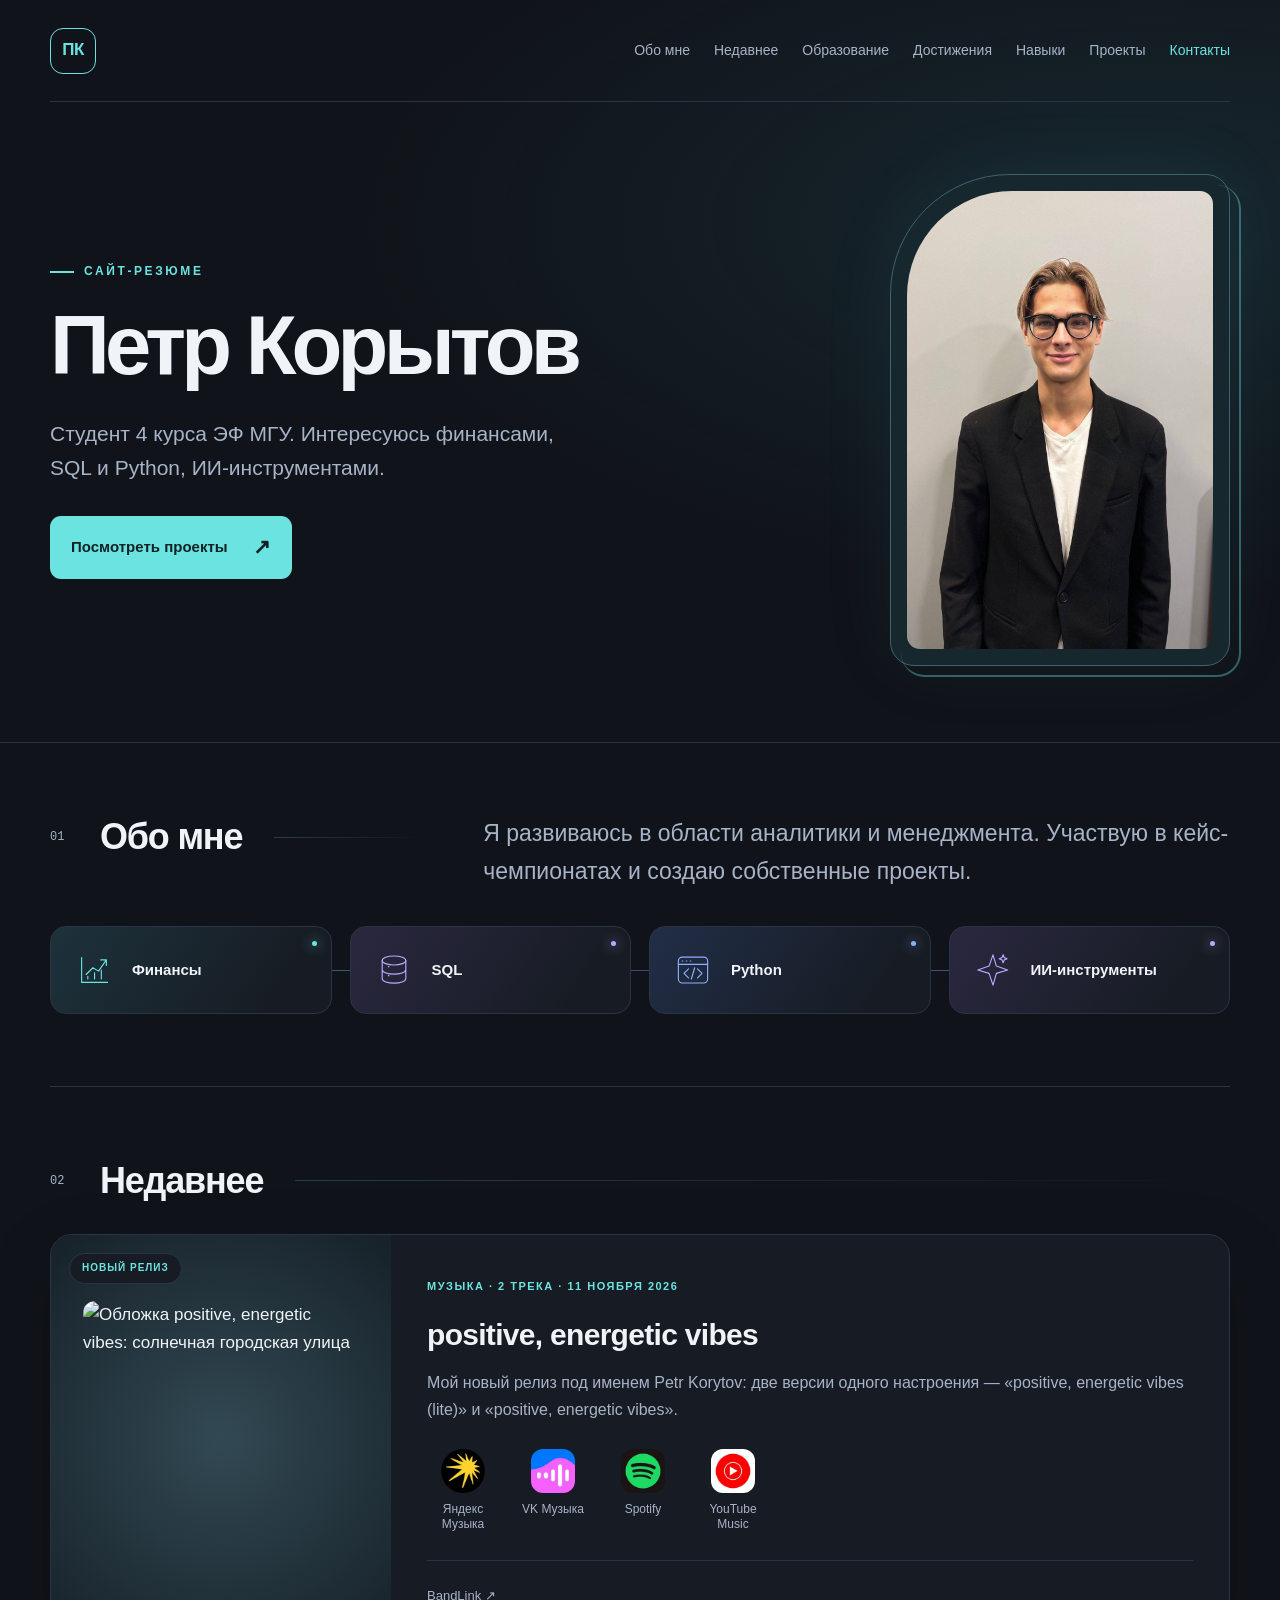
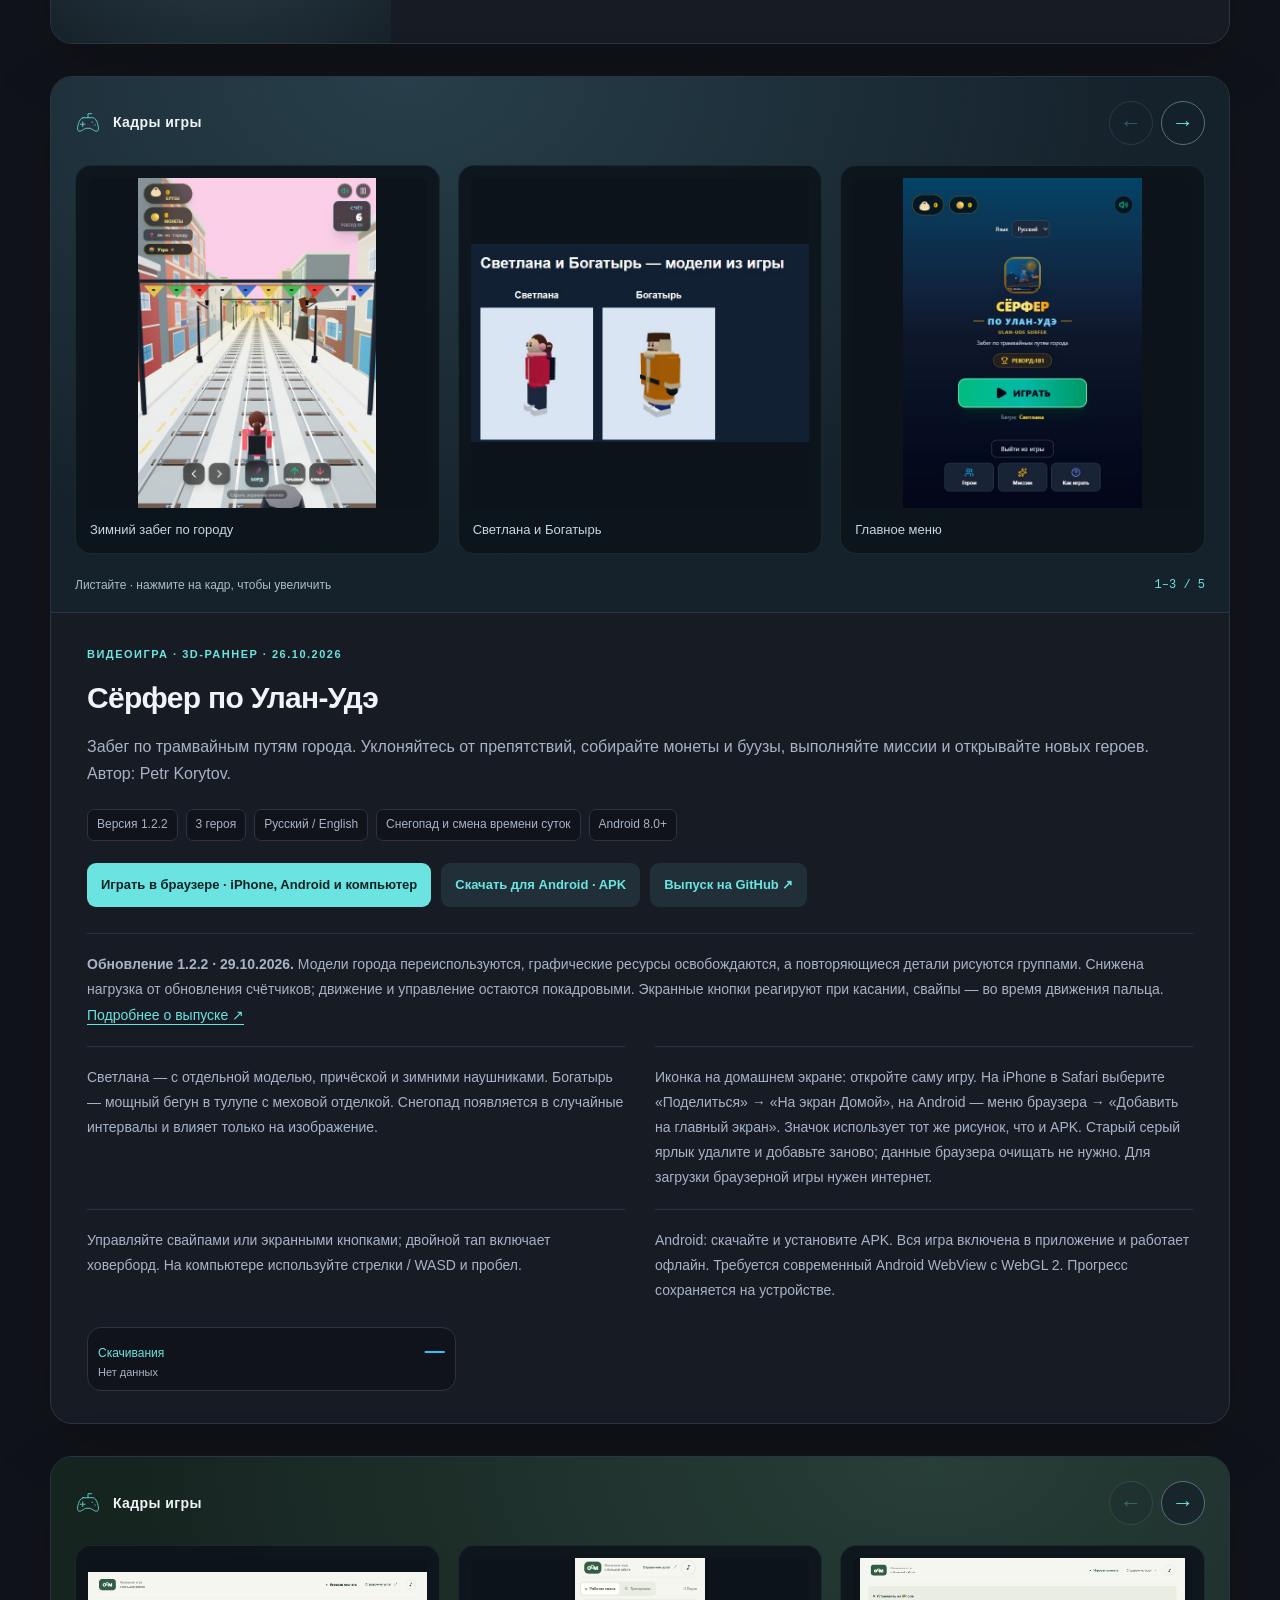
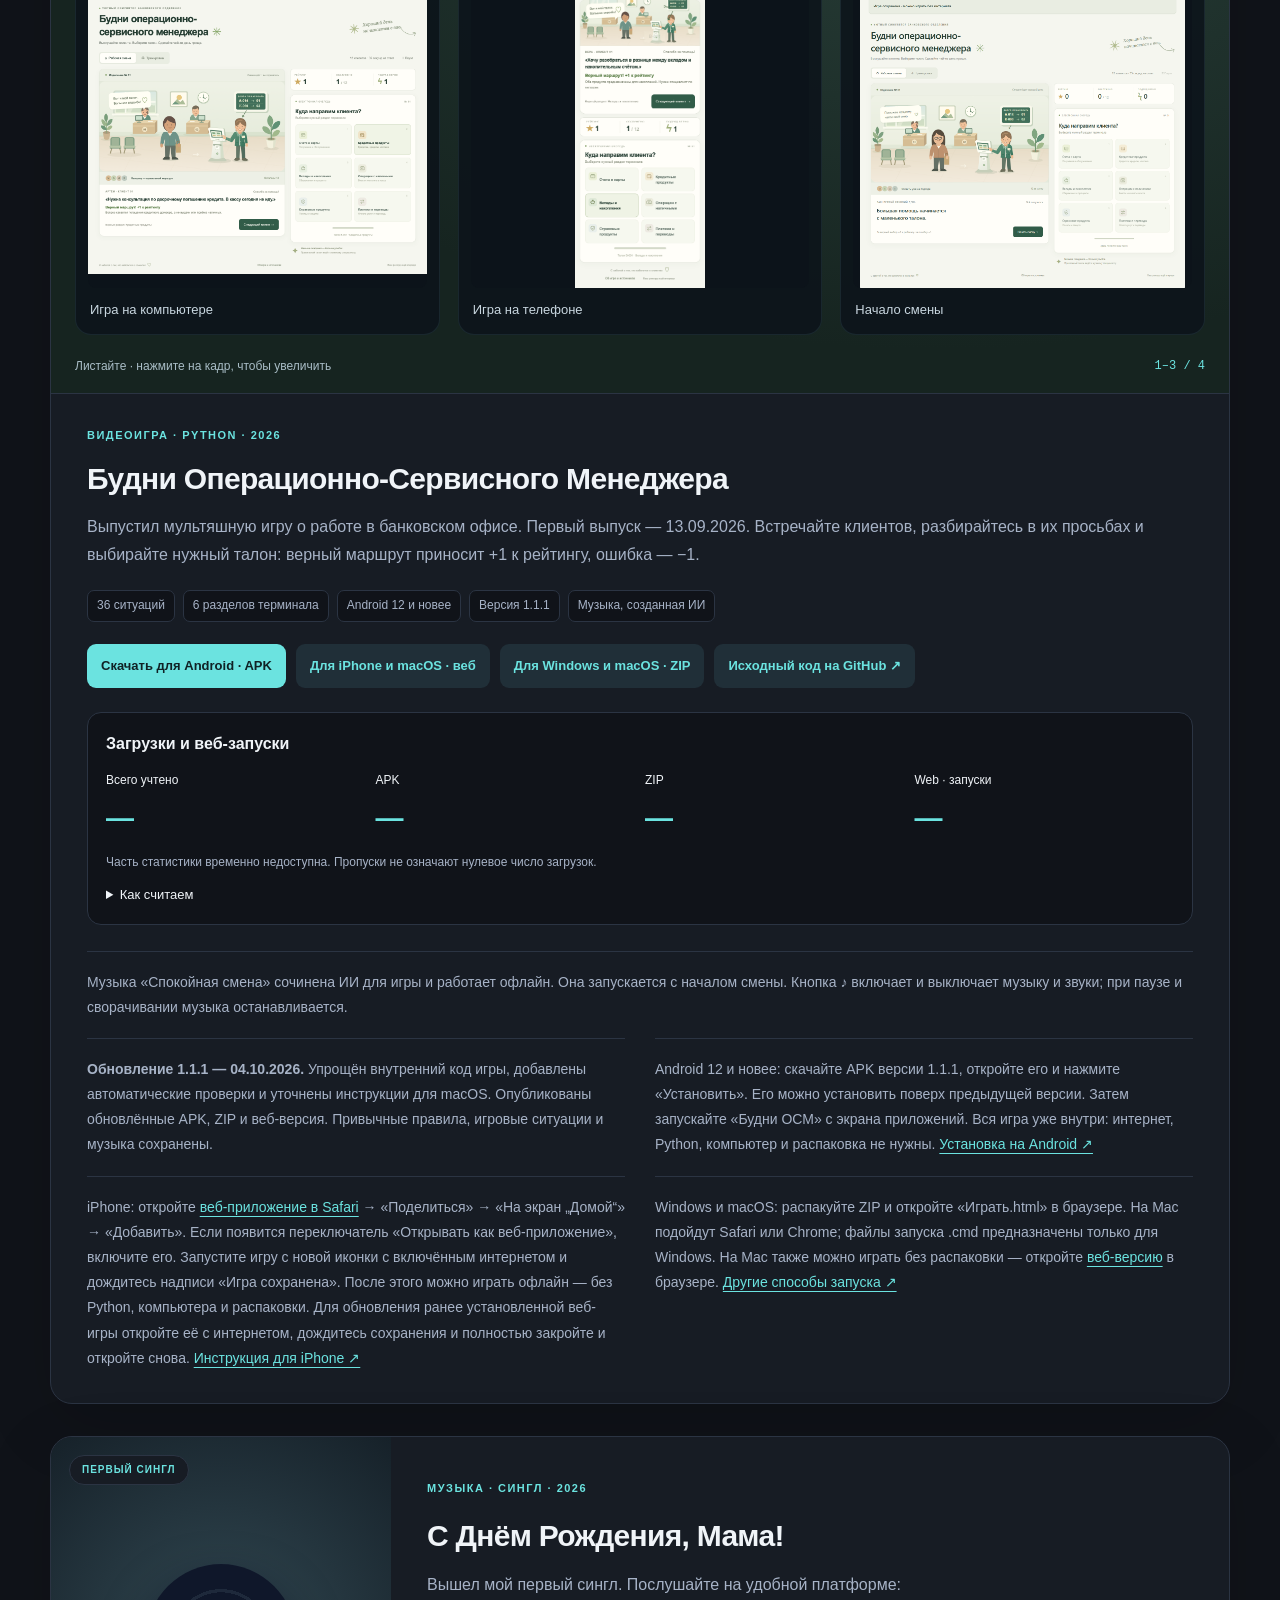
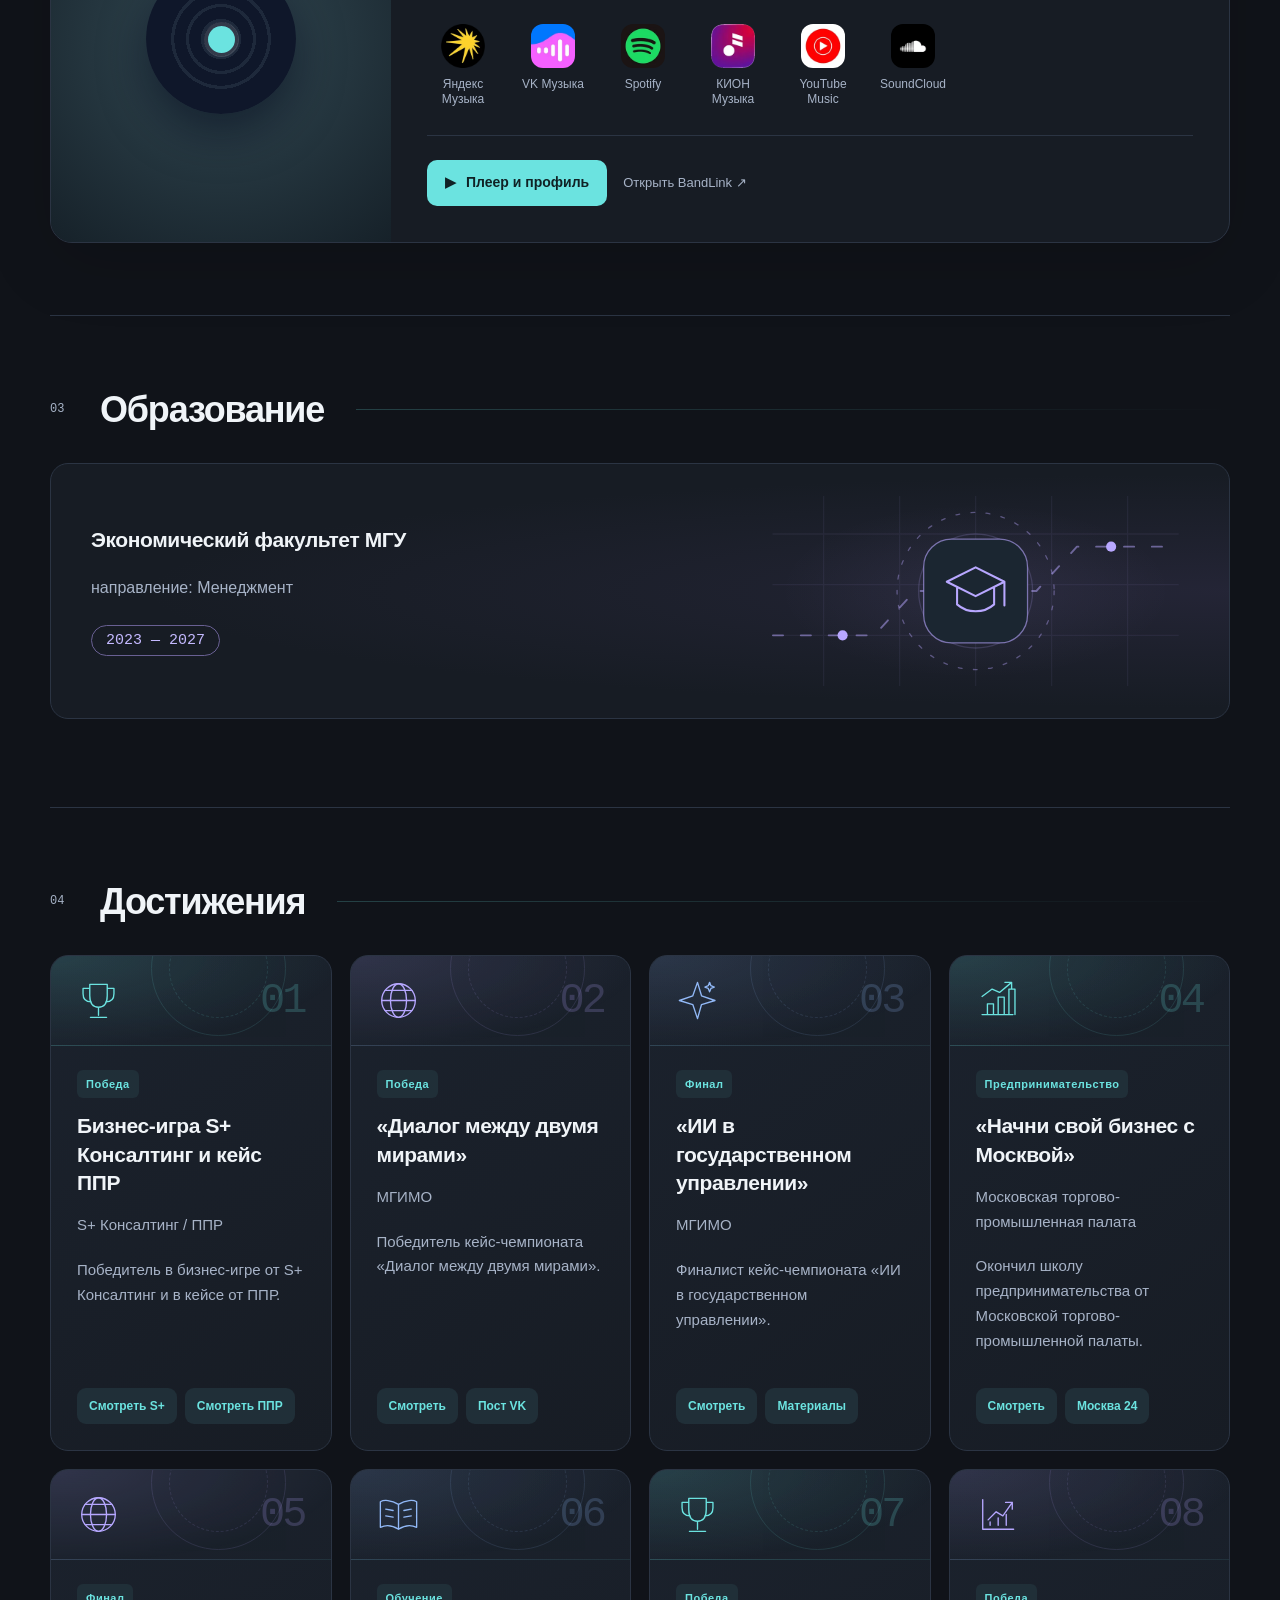
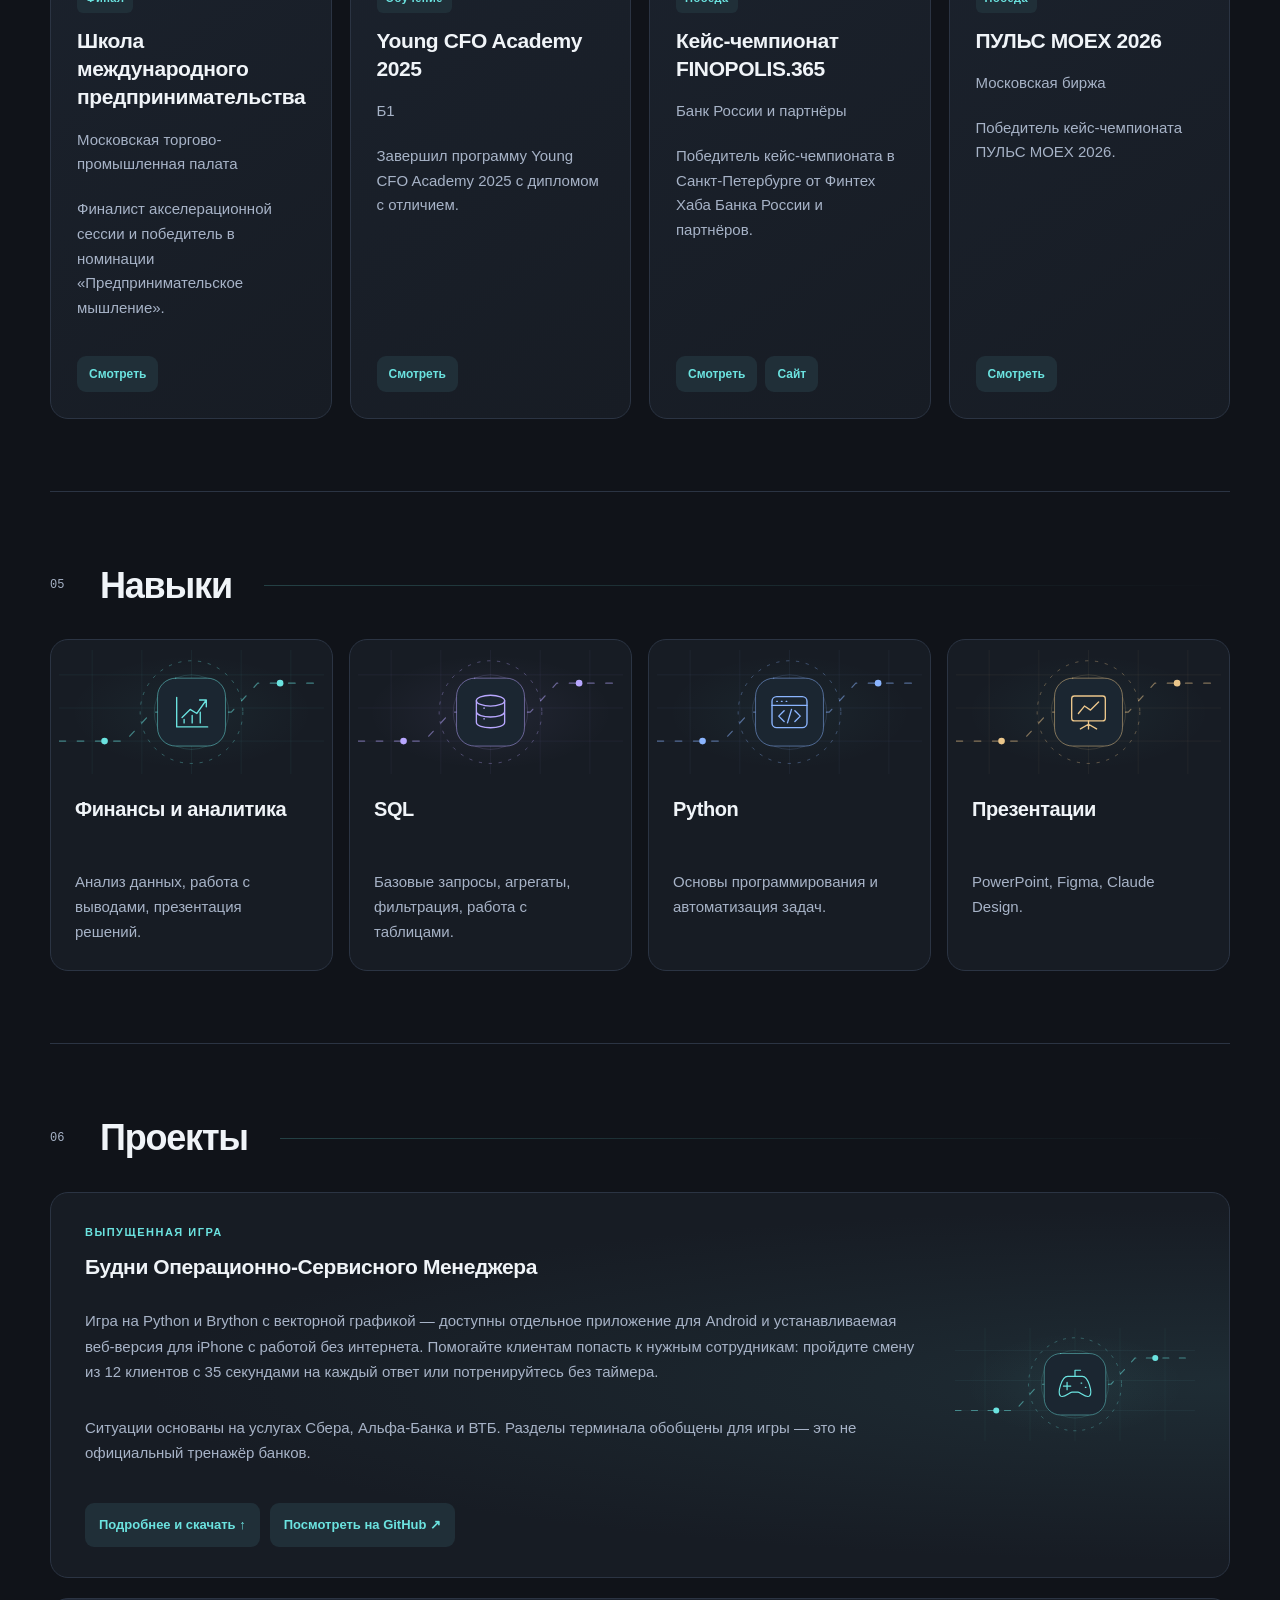
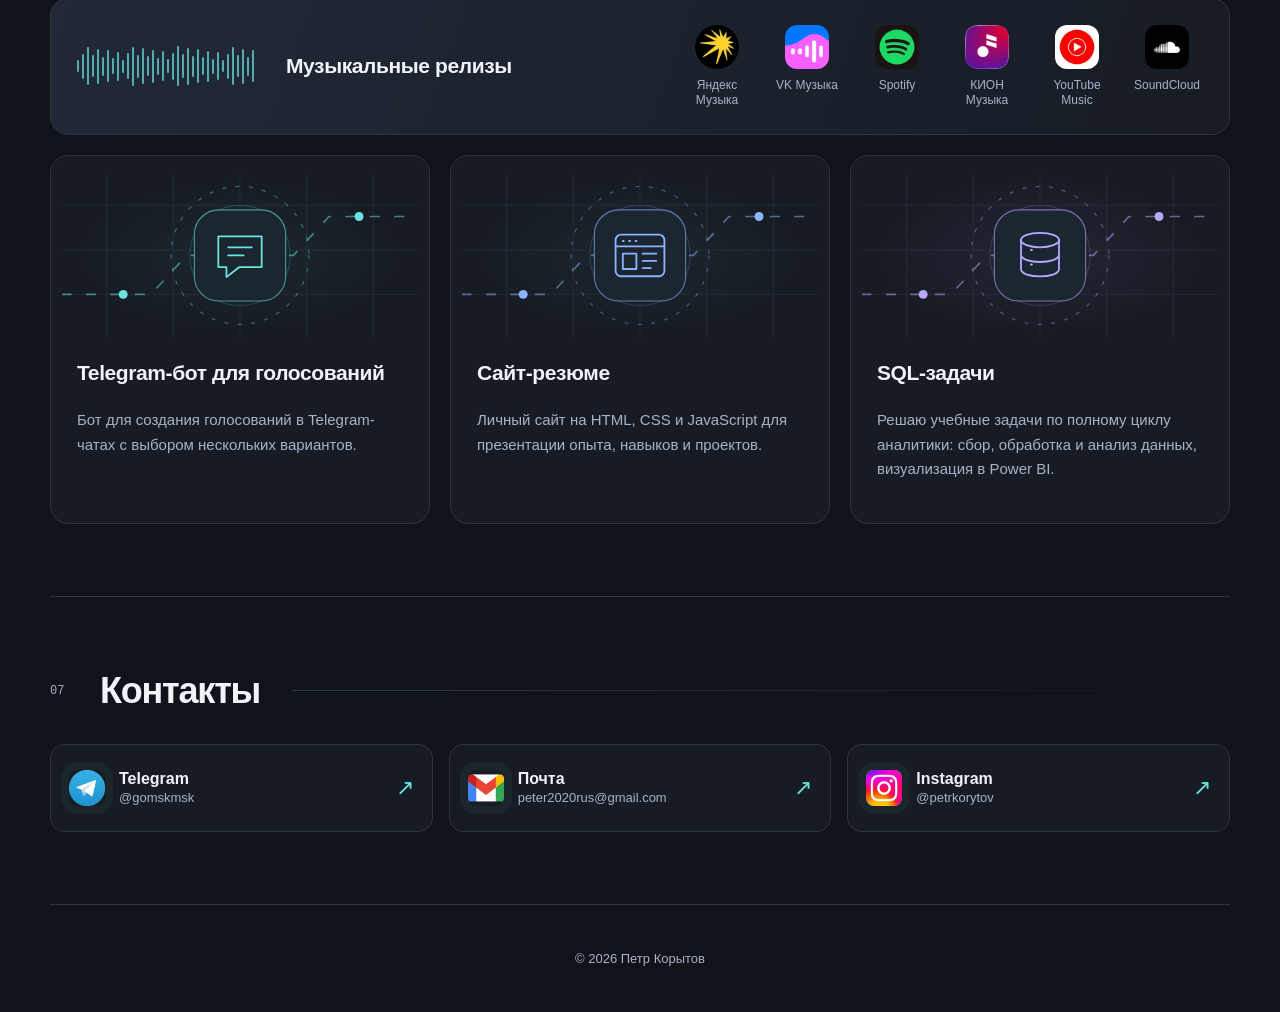
==== index.html @ 4955aeb3 "Shorten new release BandLink label" ====
<!DOCTYPE html>
<html lang="ru">
<head>
  <meta charset="UTF-8">
  <meta name="viewport" content="width=device-width, initial-scale=1.0">
  <title>Пётр Корытов — сайт-резюме</title>
  <link rel="stylesheet" href="style.css?v=7">
  <meta name="author" content="Petr Korytov">
  <meta name="theme-color" content="#101319">
  <link rel="stylesheet" href="graphite.css?v=2">
  <link rel="stylesheet" href="visual.css?v=1">
  <!-- Site icons and link preview. Author: Petr Korytov. -->
  <link rel="icon" type="image/png" sizes="98x98" href="/resume-site/assets/pk-icon.png?v=1">
  <link rel="apple-touch-icon" href="/resume-site/assets/pk-icon.png?v=1">
  <meta property="og:type" content="website">
  <meta property="og:title" content="Пётр Корытов — сайт-резюме">
  <meta property="og:url" content="https://peter20191233.github.io/resume-site/">
  <meta property="og:image" content="https://peter20191233.github.io/resume-site/assets/pk-icon.png?v=1">
  <meta property="og:image:width" content="98">
  <meta property="og:image:height" content="98">
  <meta property="og:image:alt" content="ПК — Пётр Корытов">
  <meta name="twitter:card" content="summary">
  <meta name="twitter:image" content="https://peter20191233.github.io/resume-site/assets/pk-icon.png?v=1">
</head>
<body class="design-dark">
<svg class="visual-symbols" xmlns="http://www.w3.org/2000/svg" aria-hidden="true"><symbol id="v-chart" viewBox="0 0 64 64"><path d="M10 10v44h46M18 40l12-12 10 6 14-20M44 14h10v10"/><path d="M21 48v-5m12 5V37m12 11V32"/></symbol><symbol id="v-database" viewBox="0 0 64 64"><ellipse cx="32" cy="15" rx="21" ry="8"/><path d="M11 15v32c0 11 42 11 42 0V15M11 31c0 11 42 11 42 0"/><path d="M22 26h1m-1 16h1"/></symbol><symbol id="v-code" viewBox="0 0 64 64"><rect x="6" y="9" width="52" height="46" rx="7"/><path d="M6 22h52M13 16h1m6 0h1m6 0h1M24 30l-8 8 8 8m16-16 8 8-8 8m-5-18-6 20"/></symbol><symbol id="v-slides" viewBox="0 0 64 64"><rect x="7" y="8" width="50" height="37" rx="4"/><path d="M32 45v12m-12 0 12-7 12 7M17 34l9-11 9 6 12-12"/></symbol><symbol id="v-spark" viewBox="0 0 64 64"><path d="m32 5 6 20 20 7-20 6-6 21-7-21-20-6 20-7Z"/><path d="m50 5 2 5 5 2-5 2-2 5-2-5-5-2 5-2Z"/></symbol><symbol id="v-trophy" viewBox="0 0 64 64"><path d="M19 8h26v17c0 11-5 17-13 17s-13-6-13-17ZM19 14H9v8c0 9 6 12 12 12m24-20h10v8c0 9-6 12-12 12M32 42v12m-12 3h24"/></symbol><symbol id="v-globe" viewBox="0 0 64 64"><circle cx="32" cy="32" r="25"/><ellipse cx="32" cy="32" rx="12" ry="25"/><path d="M7 32h50M12 17h40M12 47h40"/></symbol><symbol id="v-book" viewBox="0 0 64 64"><path d="M32 17C21 10 10 10 5 13v38c9-4 18-3 27 3 9-6 18-7 27-3V13c-5-3-16-3-27 4Zm0 0v37M13 24l11 2m-11 8 11 2m16-10 11-2m-11 12 11-2"/></symbol><symbol id="v-growth" viewBox="0 0 64 64"><path d="M9 53h46M17 53V37h9v16m7 0V27h9v26m7 0V15h9v38M9 26l15-11 11 5L53 5m-10 0h10v10"/></symbol><symbol id="v-game" viewBox="0 0 64 64"><path d="M20 19h24c10 0 17 27 12 32-5 5-15-6-19-6H27c-4 0-14 11-19 6-5-5 2-32 12-32Z"/><path d="M19 29v12m-6-6h12m17-5h1m6 7h1M32 19V9h9"/></symbol><symbol id="v-chat" viewBox="0 0 64 64"><path d="M8 11h48v34H31L17 56V45H8Z"/><path d="M19 23h26M19 32h17"/></symbol><symbol id="v-web" viewBox="0 0 64 64"><rect x="5" y="9" width="54" height="46" rx="6"/><path d="M5 22h54M13 16h1m6 0h1m6 0h1M13 30h15v17H13Zm22 0h15m-15 8h15m-15 8h9"/></symbol><symbol id="v-cap" viewBox="0 0 64 64"><path d="m4 23 28-14 28 14-28 14ZM14 29v16c10 9 26 9 36 0V29M60 23v23"/></symbol><symbol id="v-arrow" viewBox="0 0 64 64"><path d="M12 32h40M36 16l16 16-16 16"/></symbol></svg>

  <!-- Логотипы площадок: изображения в assets/icons/ -->

  <header class="hero">
    <nav class="nav">
      <div class="logo">ПК</div>
      <div class="nav-links">
        <a href="#about">Обо мне</a>
        <a href="#recent">Недавнее</a>
        <a href="#education">Образование</a>
        <a href="#achievements">Достижения</a>
        <a href="#skills">Навыки</a>
        <a href="#projects">Проекты</a>
        <a href="#contacts">Контакты</a>
      </div>
    </nav>

<section class="hero-content">
  <div class="hero-text">
    <p class="tag">Сайт-резюме</p>
    <h1>Петр Корытов</h1>
    <p class="subtitle">
      Студент 4 курса ЭФ МГУ. Интересуюсь финансами,
      SQL и Python, ИИ-инструментами.
    </p>
    <a class="button" href="#projects">Посмотреть проекты</a>
  </div>

  <div class="hero-photo-wrapper">
    <img class="hero-photo" src="assets/profile.jpg" alt="Петр Корытов">
  </div>
</section>
  </header>

  <main>
    <section id="about" class="section">
      <h2>Обо мне</h2>
      <p>
        Я развиваюсь в области аналитики и менеджмента.
        Участвую в кейс-чемпионатах и создаю собственные проекты.
      </p>
    <div class="interest-map" aria-label="Мои интересы"><div class="interest-node interest-0"><svg class="visual-icon" viewBox="0 0 64 64" aria-hidden="true"><use href="#v-chart"/></svg><span>Финансы</span></div><div class="interest-node interest-1"><svg class="visual-icon" viewBox="0 0 64 64" aria-hidden="true"><use href="#v-database"/></svg><span>SQL</span></div><div class="interest-node interest-2"><svg class="visual-icon" viewBox="0 0 64 64" aria-hidden="true"><use href="#v-code"/></svg><span>Python</span></div><div class="interest-node interest-3"><svg class="visual-icon" viewBox="0 0 64 64" aria-hidden="true"><use href="#v-spark"/></svg><span>ИИ-инструменты</span></div></div></section>

    <section id="recent" class="section">
      <h2>Недавнее</h2>

      <div class="recent-grid">
        <article class="music-card" id="positive-energetic-vibes" aria-labelledby="positive-energetic-vibes-title">
          <div class="music-cover">
            <span class="music-eyebrow">Новый релиз</span>
            <img src="https://avatars.yandex.net/get-music-content/20974004/10bcd344.a.44930374-1/m1000x1000" alt="Обложка positive, energetic vibes: солнечная городская улица" width="1000" height="1000" loading="lazy" style="display:block;width:100%;max-width:280px;height:auto;border-radius:12px;">
          </div>
          <div class="music-body">
            <span class="music-tag">Музыка · 2 трека · <time datetime="2026-11-11">11 ноября 2026</time></span>
            <h3 id="positive-energetic-vibes-title">positive, energetic vibes</h3>
            <p>Мой новый релиз под именем Petr Korytov: две версии одного настроения — «positive, energetic vibes (lite)» и «positive, energetic vibes».</p>
            <div class="plat-row" aria-label="Музыкальные площадки" style="flex-wrap:nowrap;overflow-x:auto;">
              <a class="plat" href="https://music.yandex.ru/album/44930374" target="_blank" rel="noopener noreferrer" aria-label="Слушать на Яндекс Музыке">
                <img class="plat-ic" src="[data-uri]" alt="" loading="lazy">
                <span class="plat-name">Яндекс Музыка</span>
              </a>
              <a class="plat" href="https://vk.ru/artist/petrkorytov" target="_blank" rel="noopener noreferrer" aria-label="Слушать во ВКонтакте">
                <img class="plat-ic" src="[data-uri]" alt="" loading="lazy">
                <span class="plat-name">VK Музыка</span>
              </a>
              <a class="plat" href="https://open.spotify.com/artist/4l05e91v6rq47SrxvEDykD" target="_blank" rel="noopener noreferrer" aria-label="Слушать на Spotify">
                <img class="plat-ic" src="[data-uri]" alt="" loading="lazy">
                <span class="plat-name">Spotify</span>
              </a>
              <a class="plat" href="https://music.youtube.com/channel/UCBH5vtH_VEYLQ7nrJgMROBw?si=Zzy7h4plZS42iXBX" target="_blank" rel="noopener noreferrer" aria-label="Слушать на YouTube Music">
                <img class="plat-ic" src="[data-uri]" alt="" loading="lazy">
                <span class="plat-name">YouTube Music</span>
              </a>
            </div>
            <div class="music-embed-actions">
              <a class="music-profile-link" href="https://band.link/petrkorytov" target="_blank" rel="noopener noreferrer">BandLink ↗</a>
            </div>
          </div>
        </article>

        <!-- Author: Petr Korytov -->
        <article class="game-card" id="ulan-ude-surfer-release" aria-labelledby="ulan-ude-surfer-title">
          <div class="game-cover game-gallery" data-gallery aria-label="Скриншоты: Сёрфер по Улан-Удэ">
      <div class="gallery-heading"><span><svg class="visual-icon" viewBox="0 0 64 64" aria-hidden="true"><use href="#v-game"/></svg> Кадры игры</span><div class="gallery-controls"><button type="button" data-gallery-prev aria-label="Предыдущие кадры: Сёрфер по Улан-Удэ" aria-controls="ulan-ude-surfer-release-gallery">←</button><button type="button" data-gallery-next aria-label="Следующие кадры: Сёрфер по Улан-Удэ" aria-controls="ulan-ude-surfer-release-gallery">→</button></div></div>
      <div class="gallery-track" id="ulan-ude-surfer-release-gallery" tabindex="0" role="region" aria-label="Галерея: Сёрфер по Улан-Удэ. Листайте стрелками клавиатуры.">
            <figure class="game-shot game-shot-mobile">
              <a href="assets/ulan-ude-gameplay.png" target="_blank" rel="noopener noreferrer"><img src="assets/ulan-ude-gameplay.png" alt="Светлана бежит по заснеженным трамвайным путям Улан-Удэ" width="520" height="720" loading="lazy"></a>
              <figcaption>Зимний забег по городу</figcaption>
            </figure>
            <figure class="game-shot">
              <a href="assets/ulan-ude-characters.png" target="_blank" rel="noopener noreferrer"><img src="assets/ulan-ude-characters.png" alt="Модели Светланы в зимней куртке и Богатыря в меховом тулупе" width="720" height="420" loading="lazy"></a>
              <figcaption>Светлана и Богатырь</figcaption>
            </figure>
          <figure class="game-shot"><a href="assets/ulan-ude-menu.png" target="_blank" rel="noopener noreferrer" aria-label="Открыть: Главное меню"><img src="assets/ulan-ude-menu.png" alt="Главное меню Сёрфера по Улан-Удэ" width="520" height="720" loading="lazy"></a><figcaption>Главное меню</figcaption></figure><figure class="game-shot"><a href="assets/gallery/surfer-missions.png" target="_blank" rel="noopener noreferrer" aria-label="Открыть: Миссии и награды"><img src="assets/gallery/surfer-missions.png" alt="Экран миссий в Сёрфере по Улан-Удэ" width="520" height="820" loading="lazy"></a><figcaption>Миссии и награды</figcaption></figure><figure class="game-shot"><a href="assets/gallery/surfer-heroes.png" target="_blank" rel="noopener noreferrer" aria-label="Открыть: Выбор героя"><img src="assets/gallery/surfer-heroes.png" alt="Экран выбора героев в Сёрфере по Улан-Удэ" width="520" height="820" loading="lazy"></a><figcaption>Выбор героя</figcaption></figure></div>
      <div class="gallery-footer"><span>Листайте · нажмите на кадр, чтобы увеличить</span><output data-gallery-count aria-live="polite"></output></div>
    </div>
          <div class="game-body">
            <span class="game-tag">Видеоигра · 3D-раннер · <time datetime="2026-10-26">26.10.2026</time></span>
            <h3 id="ulan-ude-surfer-title">Сёрфер по Улан-Удэ</h3>
            <p>Забег по трамвайным путям города. Уклоняйтесь от препятствий, собирайте монеты и буузы, выполняйте миссии и открывайте новых героев. Автор: Petr Korytov.</p>
            <ul class="game-facts" aria-label="Об игре"><li>Версия 1.2.2</li><li>3 героя</li><li>Русский / English</li><li>Снегопад и смена времени суток</li><li>Android 8.0+</li></ul>
            <div class="game-actions">
              <a class="game-action-primary" href="games/ulan-ude-surfer/" target="_blank" rel="noopener">Играть в браузере · iPhone, Android и компьютер</a>
              <a href="https://github.com/peter20191233/ulan-ude-surfer/releases/download/v1.2.2/ulan-ude-surfer-1.2.2.apk">Скачать для Android · APK</a>
              <a href="https://github.com/peter20191233/ulan-ude-surfer/releases/latest" target="_blank" rel="noopener noreferrer">Выпуск на GitHub ↗</a>
            </div><div class="game-notes">
            <p class="game-platforms"><strong>Обновление 1.2.2 · <time datetime="2026-10-29">29.10.2026</time>.</strong> Модели города переиспользуются, графические ресурсы освобождаются, а повторяющиеся детали рисуются группами. Снижена нагрузка от обновления счётчиков; движение и управление остаются покадровыми. Экранные кнопки реагируют при касании, свайпы — во время движения пальца. <a href="https://github.com/peter20191233/ulan-ude-surfer/releases/tag/v1.2.2" target="_blank" rel="noopener noreferrer">Подробнее о выпуске ↗</a></p>
            <p class="game-platforms">Светлана — с отдельной моделью, причёской и зимними наушниками. Богатырь — мощный бегун в тулупе с меховой отделкой. Снегопад появляется в случайные интервалы и влияет только на изображение.</p>
            <p class="game-platforms">Иконка на домашнем экране: откройте саму игру. На iPhone в Safari выберите «Поделиться» → «На экран Домой», на Android — меню браузера → «Добавить на главный экран». Значок использует тот же рисунок, что и APK. Старый серый ярлык удалите и добавьте заново; данные браузера очищать не нужно. Для загрузки браузерной игры нужен интернет.</p>
            <p class="game-platforms">Управляйте свайпами или экранными кнопками; двойной тап включает ховерборд. На компьютере используйте стрелки / WASD и пробел.</p>
            <p class="game-platforms">Android: скачайте и установите APK. Вся игра включена в приложение и работает офлайн. Требуется современный Android WebView с WebGL 2. Прогресс сохраняется на устройстве.</p></div>
            <aside class="game-downloads-compact" id="surfer-stats" aria-label="Скачивания Сёрфера по Улан-Удэ" aria-busy="true">
              <a href="https://github.com/peter20191233/ulan-ude-surfer/releases" target="_blank" rel="noopener noreferrer" title="Скачивания APK всех опубликованных версий на GitHub. Не число установок; веб-запуски не учитываются.">
                <span>Скачивания</span><strong id="surfer-download-count">—</strong>
              </a>
              <small id="surfer-stats-status" role="status">Загрузка…</small>
              <noscript><small>Включите JavaScript</small></noscript>
            </aside>
          </div>
        </article>

        <article class="game-card" id="osm-game-release" aria-labelledby="osm-game-title">
          <div class="game-cover game-gallery" data-gallery aria-label="Скриншоты: Будни ОСМ">
      <div class="gallery-heading"><span><svg class="visual-icon" viewBox="0 0 64 64" aria-hidden="true"><use href="#v-game"/></svg> Кадры игры</span><div class="gallery-controls"><button type="button" data-gallery-prev aria-label="Предыдущие кадры: Будни ОСМ" aria-controls="osm-game-release-gallery">←</button><button type="button" data-gallery-next aria-label="Следующие кадры: Будни ОСМ" aria-controls="osm-game-release-gallery">→</button></div></div>
      <div class="gallery-track" id="osm-game-release-gallery" tabindex="0" role="region" aria-label="Галерея: Будни ОСМ. Листайте стрелками клавиатуры.">
            <figure class="game-shot">
              <a href="assets/osm-game-desktop.png" target="_blank" rel="noopener noreferrer" aria-label="Открыть скриншот игры на компьютере в полном размере">
                <img src="assets/osm-game-desktop.png" alt="Игра на компьютере: клиент просит консультацию по кредиту, выбран верный талон и начислен один балл." width="1280" height="1142" loading="lazy">
              </a>
              <figcaption>Игра на компьютере</figcaption>
            </figure>
            <figure class="game-shot game-shot-mobile">
              <a href="assets/osm-game-mobile.png" target="_blank" rel="noopener noreferrer" aria-label="Открыть скриншот игры на телефоне в полном размере">
                <img src="assets/osm-game-mobile.png" alt="Игра на телефоне: ответ на вопрос о вкладах, рейтинг и шесть разделов терминала для выбора талона." width="390" height="991" loading="lazy">
              </a>
              <figcaption>Игра на телефоне</figcaption>
            </figure>
          <figure class="game-shot"><a href="assets/gallery/osm-start.png" target="_blank" rel="noopener noreferrer" aria-label="Открыть: Начало смены"><img src="assets/gallery/osm-start.png" alt="Начальный экран Будней ОСМ с банковским отделением и терминалом" width="1280" height="1300" loading="lazy"></a><figcaption>Начало смены</figcaption></figure><figure class="game-shot"><a href="assets/gallery/osm-guide.png" target="_blank" rel="noopener noreferrer" aria-label="Открыть: Справочник услуг"><img src="assets/gallery/osm-guide.png" alt="Справочник шести разделов терминала в Буднях ОСМ" width="1280" height="1300" loading="lazy"></a><figcaption>Справочник услуг</figcaption></figure></div>
      <div class="gallery-footer"><span>Листайте · нажмите на кадр, чтобы увеличить</span><output data-gallery-count aria-live="polite"></output></div>
    </div>
          <div class="game-body">
            <span class="game-tag">Видеоигра · Python · 2026</span>
            <h3 id="osm-game-title">Будни Операционно-Сервисного Менеджера</h3>
            <p>Выпустил мультяшную игру о работе в банковском офисе. Первый выпуск — <time datetime="2026-09-13">13.09.2026</time>. Встречайте клиентов, разбирайтесь в их просьбах и выбирайте нужный талон: верный маршрут приносит +1 к рейтингу, ошибка — −1.</p>
            <ul class="game-facts" aria-label="Об игре">
              <li>36 ситуаций</li>
              <li>6 разделов терминала</li>
              <li>Android 12 и новее</li>
              <li>Версия 1.1.1</li>
              <li>Музыка, созданная ИИ</li>
            </ul>
            <div class="game-actions">
              <a class="game-action-primary" href="https://github.com/peter20191233/osm-manager-game/releases/download/android-v1.1.1/osm-manager-game-android.apk" aria-label="Скачать приложение «Будни Операционно-Сервисного Менеджера» версии 1.1.1 для Android в формате APK">Скачать для Android · APK</a>
              <a href="games/osm/" aria-label="Открыть веб-игру для iPhone и macOS">Для iPhone и macOS · веб</a>
              <a href="https://github.com/peter20191233/osm-manager-game/releases/download/android-v1.1.1/osm-game.zip" aria-label="Скачать HTML-игру для Windows и macOS и исходники в ZIP">Для Windows и macOS · ZIP</a>
              <a href="https://github.com/peter20191233/osm-manager-game" target="_blank" rel="noopener noreferrer">Исходный код на GitHub ↗</a>
            </div>
            <section class="game-stats" id="game-stats" aria-labelledby="game-stats-title" aria-busy="true">
              <h4 id="game-stats-title">Загрузки и веб-запуски</h4>
              <dl class="game-stats-grid">
                <div><dt>Всего учтено</dt><dd id="game-count-total">—</dd></div>
                <div><dt>APK</dt><dd id="game-count-apk">—</dd></div>
                <div><dt>ZIP</dt><dd id="game-count-zip">—</dd></div>
                <div><dt>Web · запуски</dt><dd id="game-count-web">—</dd></div>
              </dl>
              <p id="game-stats-status" role="status">Загружаем статистику…</p>
              <details>
                <summary>Как считаем</summary>
                <p>APK и ZIP — скачивания файлов всех опубликованных версий через GitHub Releases. Web — онлайн-запуски игры с <span id="game-web-since">момента подключения счётчика</span>; повторные запуски в одной сессии могут объединяться. Сумма не означает число уникальных игроков или установленных копий.</p>
                <p>Старые скачивания напрямую с сайта и прежние запуски Web не учитывались. Офлайн-запуски и блокировщики аналитики могут уменьшать показания. Это вся доступная учтённая история, а не полное число загрузок с первого выпуска.</p>
              </details>
              <noscript>Для загрузки статистики включите JavaScript.</noscript>
            </section><div class="game-notes">
            <p class="game-platforms">Музыка «Спокойная смена» сочинена ИИ для игры и работает офлайн. Она запускается с началом смены. Кнопка ♪ включает и выключает музыку и звуки; при паузе и сворачивании музыка останавливается.</p>
            <p class="game-platforms"><strong>Обновление 1.1.1 — <time datetime="2026-10-04">04.10.2026</time>.</strong> Упрощён внутренний код игры, добавлены автоматические проверки и уточнены инструкции для macOS. Опубликованы обновлённые APK, ZIP и веб-версия. Привычные правила, игровые ситуации и музыка сохранены.</p>
            <p class="game-platforms">Android 12 и новее: скачайте APK версии 1.1.1, откройте его и нажмите «Установить». Его можно установить поверх предыдущей версии. Затем запускайте «Будни ОСМ» с экрана приложений. Вся игра уже внутри: интернет, Python, компьютер и распаковка не нужны. <a href="https://github.com/peter20191233/osm-manager-game/blob/main/ANDROID.md" target="_blank" rel="noopener noreferrer">Установка на Android ↗</a></p>
            <p class="game-platforms">iPhone: откройте <a href="games/osm/">веб-приложение в Safari</a> → «Поделиться» → «На экран „Домой“» → «Добавить». Если появится переключатель «Открывать как веб-приложение», включите его. Запустите игру с новой иконки с включённым интернетом и дождитесь надписи «Игра сохранена». После этого можно играть офлайн — без Python, компьютера и распаковки. Для обновления ранее установленной веб-игры откройте её с интернетом, дождитесь сохранения и полностью закройте и откройте снова. <a href="https://github.com/peter20191233/osm-manager-game/blob/main/IOS.md">Инструкция для iPhone ↗</a></p>
            <p class="game-platforms">Windows и macOS: распакуйте ZIP и откройте «Играть.html» в браузере. На Mac подойдут Safari или Chrome; файлы запуска .cmd предназначены только для Windows. На Mac также можно играть без распаковки — откройте <a href="games/osm/">веб-версию</a> в браузере. <a href="https://github.com/peter20191233/osm-manager-game#readme" target="_blank" rel="noopener noreferrer">Другие способы запуска ↗</a></p></div>
          </div>
        </article>



        <article class="music-card" id="music-release">
          <div class="music-cover">
            <span class="music-eyebrow">Первый сингл</span>
            <div class="vinyl"></div>
          </div>
          <div class="music-body">
            <span class="music-tag">Музыка · Сингл · 2026</span>
            <h3>С Днём Рождения, Мама!</h3>
            <p>Вышел мой первый сингл. Послушайте на удобной платформе:</p>

            <div class="plat-row">
              <a class="plat" href="https://music.yandex.ru/artist/26191858" target="_blank" rel="noopener noreferrer" aria-label="Слушать на Яндекс Музыке">
                <img class="plat-ic" src="[data-uri]" alt="" loading="lazy">
                <span class="plat-name">Яндекс Музыка</span>
              </a>
              <a class="plat" href="https://vk.ru/artist/petrkorytov" target="_blank" rel="noopener noreferrer" aria-label="Слушать во ВКонтакте">
                <img class="plat-ic" src="[data-uri]" alt="" loading="lazy">
                <span class="plat-name">VK Музыка</span>
              </a>
              <a class="plat" href="https://open.spotify.com/track/1e0F2irwD8agYmI2ni6tmu?si=y5mnLiNpQj6F6_ctRUQKMQ" target="_blank" rel="noopener noreferrer" aria-label="Слушать на Spotify">
                <img class="plat-ic" src="[data-uri]" alt="" loading="lazy">
                <span class="plat-name">Spotify</span>
              </a>
              <a class="plat" href="https://music.mts.ru/search?text=Petr%20Korytov" target="_blank" rel="noopener noreferrer" aria-label="Слушать на КИОН Музыке">
                <img class="plat-ic" src="[data-uri]" alt="" loading="lazy">
                <span class="plat-name">КИОН Музыка</span>
              </a>
              <a class="plat" href="https://music.youtube.com/channel/UCBH5vtH_VEYLQ7nrJgMROBw?si=Zzy7h4plZS42iXBX" target="_blank" rel="noopener noreferrer" aria-label="Слушать на YouTube Music">
                <img class="plat-ic" src="[data-uri]" alt="" loading="lazy">
                <span class="plat-name">YouTube Music</span>
              </a>
              <a class="plat" href="https://soundcloud.com/petr-korytov" target="_blank" rel="noopener noreferrer" aria-label="Слушать на SoundCloud">
                <img class="plat-ic" src="[data-uri]" alt="" loading="lazy">
                <span class="plat-name">SoundCloud</span>
              </a>
            </div>
            <div class="music-embed-actions">
              <button class="music-player-button" type="button" data-open-music-player aria-haspopup="dialog" aria-controls="music-player">
                <span aria-hidden="true">▶</span> Плеер и профиль
              </button>
              <a class="music-profile-link" href="https://band.link/petrkorytov" target="_blank" rel="noopener noreferrer">Открыть BandLink ↗</a>
            </div>
          </div>
        </article>

      </div>
    </section>

    <section id="education" class="section">
  <h2>Образование</h2>

  <div class="project"><div class="education-copy">
    <h3>Экономический факультет МГУ</h3>
    <p>направление: Менеджмент</p>
    <p>2023 — 2027</p>
  </div><div class="visual-scene scene-violet" aria-hidden="true"><svg viewBox="0 0 320 150" class="scene-svg">
      <path class="scene-grid" d="M0 30H320M0 70H320M0 110H320M40 0V150M100 0V150M160 0V150M220 0V150M280 0V150"/>
      <circle class="scene-orbit" cx="160" cy="75" r="62"/><circle class="scene-ring" cx="160" cy="75" r="45"/>
      <path class="scene-route" d="M0 110H80L112 75H208L240 40H320"/>
      <rect class="scene-panel" x="119" y="34" width="82" height="82" rx="22"/>
      <use class="scene-glyph" href="#v-cap" x="134" y="49" width="52" height="52"/>
      <circle class="scene-dot" cx="55" cy="110" r="4"/><circle class="scene-dot" cx="267" cy="40" r="4"/>
    </svg></div></div>
</section>

<section id="achievements" class="section">
  <h2>Достижения</h2>

  <div class="achievements-grid">

    <div class="achievement-card"><div class="achievement-art" aria-hidden="true"><svg class="visual-icon" viewBox="0 0 64 64" aria-hidden="true"><use href="#v-trophy"/></svg><span>01</span><i></i></div>
      <span class="achievement-label">Победа</span>
      <h3>Бизнес-игра S+ Консалтинг и кейс ППР</h3>
      <p class="achievement-org">S+ Консалтинг / ППР</p>
      <p>
        Победитель в бизнес-игре от S+ Консалтинг и в кейсе от ППР.
      </p>
      <div class="achievement-actions">
        <a href="https://t.me/c/2155850112/157" target="_blank" rel="noopener noreferrer">Смотреть S+</a>
        <a href="https://t.me/c/2368191846/30" target="_blank" rel="noopener noreferrer">Смотреть ППР</a>
      </div>
    </div>

    <div class="achievement-card"><div class="achievement-art" aria-hidden="true"><svg class="visual-icon" viewBox="0 0 64 64" aria-hidden="true"><use href="#v-globe"/></svg><span>02</span><i></i></div>
      <span class="achievement-label">Победа</span>
      <h3>«Диалог между двумя мирами»</h3>
      <p class="achievement-org">МГИМО</p>
      <p>
        Победитель кейс-чемпионата «Диалог между двумя мирами».
      </p>
      <div class="achievement-actions">
        <a href="https://disk.yandex.ru/i/RPBG1ICUwxnJFw" target="_blank" rel="noopener noreferrer">Смотреть</a>
        <a href="https://vk.com/wall-89928414_3575" target="_blank" rel="noopener noreferrer">Пост VK</a>
      </div>
    </div>

    <div class="achievement-card"><div class="achievement-art" aria-hidden="true"><svg class="visual-icon" viewBox="0 0 64 64" aria-hidden="true"><use href="#v-spark"/></svg><span>03</span><i></i></div>
      <span class="achievement-label">Финал</span>
      <h3>«ИИ в государственном управлении»</h3>
      <p class="achievement-org">МГИМО</p>
      <p>
        Финалист кейс-чемпионата «ИИ в государственном управлении».
      </p>
      <div class="achievement-actions">
        <a href="https://disk.yandex.ru/i/T5VQxNK2r-ikDA" target="_blank" rel="noopener noreferrer">Смотреть</a>
        <a href="https://disk.yandex.ru/d/EJ3KhTrOaOZSrQ" target="_blank" rel="noopener noreferrer">Материалы</a>
      </div>
    </div>

    <div class="achievement-card"><div class="achievement-art" aria-hidden="true"><svg class="visual-icon" viewBox="0 0 64 64" aria-hidden="true"><use href="#v-growth"/></svg><span>04</span><i></i></div>
      <span class="achievement-label">Предпринимательство</span>
      <h3>«Начни свой бизнес с Москвой»</h3>
      <p class="achievement-org">Московская торгово-промышленная палата</p>
      <p>
        Окончил школу предпринимательства от Московской торгово-промышленной палаты.
      </p>
      <div class="achievement-actions">
        <a href="https://disk.yandex.ru/i/Vy7nRi6j-H3aag" target="_blank" rel="noopener noreferrer">Смотреть</a>
        <a href="https://www.m24.ru/videos/biznes/02042025/784977?ysclid=m8zjbofg4o793066392" target="_blank" rel="noopener noreferrer">Москва 24</a>
      </div>
    </div>

    <div class="achievement-card"><div class="achievement-art" aria-hidden="true"><svg class="visual-icon" viewBox="0 0 64 64" aria-hidden="true"><use href="#v-globe"/></svg><span>05</span><i></i></div>
      <span class="achievement-label">Финал</span>
      <h3>Школа международного предпринимательства</h3>
      <p class="achievement-org">Московская торгово-промышленная палата</p>
      <p>
        Финалист акселерационной сессии и победитель в номинации «Предпринимательское мышление».
      </p>
      <div class="achievement-actions">
        <a href="https://disk.yandex.ru/client/disk/Фото-портфолио?idApp=client&dialog=slider&idDialog=%2Fdisk%2FФото-портфолио%2FIMG_2849.heic" target="_blank" rel="noopener noreferrer">Смотреть</a>
      </div>
    </div>

    <div class="achievement-card"><div class="achievement-art" aria-hidden="true"><svg class="visual-icon" viewBox="0 0 64 64" aria-hidden="true"><use href="#v-book"/></svg><span>06</span><i></i></div>
      <span class="achievement-label">Обучение</span>
      <h3>Young CFO Academy 2025</h3>
      <p class="achievement-org">Б1</p>
      <p>
        Завершил программу Young CFO Academy 2025 с дипломом с отличием.
      </p>
      <div class="achievement-actions">
        <a href="https://fut.ru/event/b1/young-cfo-academy?ysclid=mfdi7ixirg451571623" target="_blank" rel="noopener noreferrer">Смотреть</a>
      </div>
    </div>

    <div class="achievement-card"><div class="achievement-art" aria-hidden="true"><svg class="visual-icon" viewBox="0 0 64 64" aria-hidden="true"><use href="#v-trophy"/></svg><span>07</span><i></i></div>
      <span class="achievement-label">Победа</span>
      <h3>Кейс-чемпионат FINOPOLIS.365</h3>
      <p class="achievement-org">Банк России и партнёры</p>
      <p>
        Победитель кейс-чемпионата в Санкт-Петербурге от Финтех Хаба Банка России и партнёров.
      </p>
      <div class="achievement-actions">
        <a href="https://disk.yandex.ru/i/Uq1kV3gTuDZCQA" target="_blank" rel="noopener noreferrer">Смотреть</a>
        <a href="https://finopolis365.fintechhub.ru/" target="_blank" rel="noopener noreferrer">Сайт</a>
      </div>
    </div>

    <div class="achievement-card"><div class="achievement-art" aria-hidden="true"><svg class="visual-icon" viewBox="0 0 64 64" aria-hidden="true"><use href="#v-chart"/></svg><span>08</span><i></i></div>
      <span class="achievement-label">Победа</span>
      <h3>ПУЛЬС MOEX 2026</h3>
      <p class="achievement-org">Московская биржа</p>
      <p>
        Победитель кейс-чемпионата ПУЛЬС MOEX 2026.
      </p>
      <div class="achievement-actions">
        <a href="https://disk.yandex.ru/client/disk/Фото-портфолио?idApp=client&dialog=slider&idDialog=%2Fdisk%2FФото-портфолио%2FIMG_6823.JPG" target="_blank" rel="noopener noreferrer">Смотреть</a>
      </div>
    </div>

  </div>
</section>

    <section id="skills" class="section">
      <h2>Навыки</h2>

      <div class="cards">
        <div class="card">
          <div class="visual-scene scene-cyan" aria-hidden="true"><svg viewBox="0 0 320 150" class="scene-svg">
      <path class="scene-grid" d="M0 30H320M0 70H320M0 110H320M40 0V150M100 0V150M160 0V150M220 0V150M280 0V150"/>
      <circle class="scene-orbit" cx="160" cy="75" r="62"/><circle class="scene-ring" cx="160" cy="75" r="45"/>
      <path class="scene-route" d="M0 110H80L112 75H208L240 40H320"/>
      <rect class="scene-panel" x="119" y="34" width="82" height="82" rx="22"/>
      <use class="scene-glyph" href="#v-chart" x="134" y="49" width="52" height="52"/>
      <circle class="scene-dot" cx="55" cy="110" r="4"/><circle class="scene-dot" cx="267" cy="40" r="4"/>
    </svg></div><h3>Финансы и аналитика</h3>
          <p>Анализ данных, работа с выводами, презентация решений.</p>
        </div>

        <div class="card">
          <div class="visual-scene scene-violet" aria-hidden="true"><svg viewBox="0 0 320 150" class="scene-svg">
      <path class="scene-grid" d="M0 30H320M0 70H320M0 110H320M40 0V150M100 0V150M160 0V150M220 0V150M280 0V150"/>
      <circle class="scene-orbit" cx="160" cy="75" r="62"/><circle class="scene-ring" cx="160" cy="75" r="45"/>
      <path class="scene-route" d="M0 110H80L112 75H208L240 40H320"/>
      <rect class="scene-panel" x="119" y="34" width="82" height="82" rx="22"/>
      <use class="scene-glyph" href="#v-database" x="134" y="49" width="52" height="52"/>
      <circle class="scene-dot" cx="55" cy="110" r="4"/><circle class="scene-dot" cx="267" cy="40" r="4"/>
    </svg></div><h3>SQL</h3>
          <p>Базовые запросы, агрегаты, фильтрация, работа с таблицами.</p>
        </div>

        <div class="card">
          <div class="visual-scene scene-blue" aria-hidden="true"><svg viewBox="0 0 320 150" class="scene-svg">
      <path class="scene-grid" d="M0 30H320M0 70H320M0 110H320M40 0V150M100 0V150M160 0V150M220 0V150M280 0V150"/>
      <circle class="scene-orbit" cx="160" cy="75" r="62"/><circle class="scene-ring" cx="160" cy="75" r="45"/>
      <path class="scene-route" d="M0 110H80L112 75H208L240 40H320"/>
      <rect class="scene-panel" x="119" y="34" width="82" height="82" rx="22"/>
      <use class="scene-glyph" href="#v-code" x="134" y="49" width="52" height="52"/>
      <circle class="scene-dot" cx="55" cy="110" r="4"/><circle class="scene-dot" cx="267" cy="40" r="4"/>
    </svg></div><h3>Python</h3>
          <p>Основы программирования и автоматизация задач.</p>
        </div>

        <div class="card">
          <div class="visual-scene scene-amber" aria-hidden="true"><svg viewBox="0 0 320 150" class="scene-svg">
      <path class="scene-grid" d="M0 30H320M0 70H320M0 110H320M40 0V150M100 0V150M160 0V150M220 0V150M280 0V150"/>
      <circle class="scene-orbit" cx="160" cy="75" r="62"/><circle class="scene-ring" cx="160" cy="75" r="45"/>
      <path class="scene-route" d="M0 110H80L112 75H208L240 40H320"/>
      <rect class="scene-panel" x="119" y="34" width="82" height="82" rx="22"/>
      <use class="scene-glyph" href="#v-slides" x="134" y="49" width="52" height="52"/>
      <circle class="scene-dot" cx="55" cy="110" r="4"/><circle class="scene-dot" cx="267" cy="40" r="4"/>
    </svg></div><h3>Презентации</h3>
          <p>PowerPoint, Figma, Claude Design.</p>
        </div>
      </div>
    </section>

    <section id="projects" class="section">
      <h2>Проекты</h2>

      <article class="project project-game" aria-labelledby="osm-project-title">
        <div class="visual-scene scene-cyan" aria-hidden="true"><svg viewBox="0 0 320 150" class="scene-svg">
      <path class="scene-grid" d="M0 30H320M0 70H320M0 110H320M40 0V150M100 0V150M160 0V150M220 0V150M280 0V150"/>
      <circle class="scene-orbit" cx="160" cy="75" r="62"/><circle class="scene-ring" cx="160" cy="75" r="45"/>
      <path class="scene-route" d="M0 110H80L112 75H208L240 40H320"/>
      <rect class="scene-panel" x="119" y="34" width="82" height="82" rx="22"/>
      <use class="scene-glyph" href="#v-game" x="134" y="49" width="52" height="52"/>
      <circle class="scene-dot" cx="55" cy="110" r="4"/><circle class="scene-dot" cx="267" cy="40" r="4"/>
    </svg></div><span class="game-tag">Выпущенная игра</span>
        <h3 id="osm-project-title">Будни Операционно-Сервисного Менеджера</h3>
        <p>Игра на Python и Brython с векторной графикой — доступны отдельное приложение для Android и устанавливаемая веб-версия для iPhone с работой без интернета. Помогайте клиентам попасть к нужным сотрудникам: пройдите смену из 12 клиентов с 35 секундами на каждый ответ или потренируйтесь без таймера.</p>
        <p class="game-project-note">Ситуации основаны на услугах Сбера, Альфа-Банка и ВТБ. Разделы терминала обобщены для игры — это не официальный тренажёр банков.</p>
        <div class="game-actions">
          <a href="#osm-game-release">Подробнее и скачать ↑</a>
          <a href="https://github.com/peter20191233/osm-manager-game" target="_blank" rel="noopener noreferrer">Посмотреть на GitHub ↗</a>
        </div>
      </article>

      <div class="project project-music">
        <div class="waveform" aria-hidden="true"><i style="--bar:12px;--delay:-0.0s"></i><i style="--bar:25px;--delay:-0.19s"></i><i style="--bar:38px;--delay:-0.38s"></i><i style="--bar:22px;--delay:-0.5700000000000001s"></i><i style="--bar:35px;--delay:-0.76s"></i><i style="--bar:19px;--delay:-0.95s"></i><i style="--bar:32px;--delay:-1.1400000000000001s"></i><i style="--bar:16px;--delay:-0.0s"></i><i style="--bar:29px;--delay:-0.19s"></i><i style="--bar:13px;--delay:-0.38s"></i><i style="--bar:26px;--delay:-0.5700000000000001s"></i><i style="--bar:39px;--delay:-0.76s"></i><i style="--bar:23px;--delay:-0.95s"></i><i style="--bar:36px;--delay:-1.1400000000000001s"></i><i style="--bar:20px;--delay:-0.0s"></i><i style="--bar:33px;--delay:-0.19s"></i><i style="--bar:17px;--delay:-0.38s"></i><i style="--bar:30px;--delay:-0.5700000000000001s"></i><i style="--bar:14px;--delay:-0.76s"></i><i style="--bar:27px;--delay:-0.95s"></i><i style="--bar:40px;--delay:-1.1400000000000001s"></i><i style="--bar:24px;--delay:-0.0s"></i><i style="--bar:37px;--delay:-0.19s"></i><i style="--bar:21px;--delay:-0.38s"></i><i style="--bar:34px;--delay:-0.5700000000000001s"></i><i style="--bar:18px;--delay:-0.76s"></i><i style="--bar:31px;--delay:-0.95s"></i><i style="--bar:15px;--delay:-1.1400000000000001s"></i><i style="--bar:28px;--delay:-0.0s"></i><i style="--bar:12px;--delay:-0.19s"></i><i style="--bar:25px;--delay:-0.38s"></i><i style="--bar:38px;--delay:-0.5700000000000001s"></i><i style="--bar:22px;--delay:-0.76s"></i><i style="--bar:35px;--delay:-0.95s"></i><i style="--bar:19px;--delay:-1.1400000000000001s"></i><i style="--bar:32px;--delay:-0.0s"></i></div><h3>Музыкальные релизы</h3>

        <div class="plat-row plat-row--sm">
          <a class="plat" href="https://music.yandex.ru/artist/26191858" target="_blank" rel="noopener noreferrer" aria-label="Слушать на Яндекс Музыке">
            <img class="plat-ic" src="[data-uri]" alt="" loading="lazy">
            <span class="plat-name">Яндекс Музыка</span>
          </a>
          <a class="plat" href="https://vk.ru/artist/petrkorytov" target="_blank" rel="noopener noreferrer" aria-label="Слушать во ВКонтакте">
            <img class="plat-ic" src="[data-uri]" alt="" loading="lazy">
            <span class="plat-name">VK Музыка</span>
          </a>
          <a class="plat" href="https://open.spotify.com/track/1e0F2irwD8agYmI2ni6tmu?si=y5mnLiNpQj6F6_ctRUQKMQ" target="_blank" rel="noopener noreferrer" aria-label="Слушать на Spotify">
            <img class="plat-ic" src="[data-uri]" alt="" loading="lazy">
            <span class="plat-name">Spotify</span>
          </a>
          <a class="plat" href="https://music.mts.ru/search?text=Petr%20Korytov" target="_blank" rel="noopener noreferrer" aria-label="Слушать на КИОН Музыке">
            <img class="plat-ic" src="[data-uri]" alt="" loading="lazy">
            <span class="plat-name">КИОН Музыка</span>
          </a>
          <a class="plat" href="https://music.youtube.com/channel/UCBH5vtH_VEYLQ7nrJgMROBw?si=Zzy7h4plZS42iXBX" target="_blank" rel="noopener noreferrer" aria-label="Слушать на YouTube Music">
            <img class="plat-ic" src="[data-uri]" alt="" loading="lazy">
            <span class="plat-name">YouTube Music</span>
          </a>
          <a class="plat" href="https://soundcloud.com/petr-korytov" target="_blank" rel="noopener noreferrer" aria-label="Слушать на SoundCloud">
            <img class="plat-ic" src="[data-uri]" alt="" loading="lazy">
            <span class="plat-name">SoundCloud</span>
          </a>
        </div>
      </div>

      <div class="project">
        <div class="visual-scene scene-cyan" aria-hidden="true"><svg viewBox="0 0 320 150" class="scene-svg">
      <path class="scene-grid" d="M0 30H320M0 70H320M0 110H320M40 0V150M100 0V150M160 0V150M220 0V150M280 0V150"/>
      <circle class="scene-orbit" cx="160" cy="75" r="62"/><circle class="scene-ring" cx="160" cy="75" r="45"/>
      <path class="scene-route" d="M0 110H80L112 75H208L240 40H320"/>
      <rect class="scene-panel" x="119" y="34" width="82" height="82" rx="22"/>
      <use class="scene-glyph" href="#v-chat" x="134" y="49" width="52" height="52"/>
      <circle class="scene-dot" cx="55" cy="110" r="4"/><circle class="scene-dot" cx="267" cy="40" r="4"/>
    </svg></div><h3>Telegram-бот для голосований</h3>
        <p>Бот для создания голосований в Telegram-чатах с выбором нескольких вариантов.</p>
      </div>

      <div class="project">
        <div class="visual-scene scene-blue" aria-hidden="true"><svg viewBox="0 0 320 150" class="scene-svg">
      <path class="scene-grid" d="M0 30H320M0 70H320M0 110H320M40 0V150M100 0V150M160 0V150M220 0V150M280 0V150"/>
      <circle class="scene-orbit" cx="160" cy="75" r="62"/><circle class="scene-ring" cx="160" cy="75" r="45"/>
      <path class="scene-route" d="M0 110H80L112 75H208L240 40H320"/>
      <rect class="scene-panel" x="119" y="34" width="82" height="82" rx="22"/>
      <use class="scene-glyph" href="#v-web" x="134" y="49" width="52" height="52"/>
      <circle class="scene-dot" cx="55" cy="110" r="4"/><circle class="scene-dot" cx="267" cy="40" r="4"/>
    </svg></div><h3>Сайт-резюме</h3>
        <p>Личный сайт на HTML, CSS и JavaScript для презентации опыта, навыков и проектов.</p>
      </div>

      <div class="project">
        <div class="visual-scene scene-violet" aria-hidden="true"><svg viewBox="0 0 320 150" class="scene-svg">
      <path class="scene-grid" d="M0 30H320M0 70H320M0 110H320M40 0V150M100 0V150M160 0V150M220 0V150M280 0V150"/>
      <circle class="scene-orbit" cx="160" cy="75" r="62"/><circle class="scene-ring" cx="160" cy="75" r="45"/>
      <path class="scene-route" d="M0 110H80L112 75H208L240 40H320"/>
      <rect class="scene-panel" x="119" y="34" width="82" height="82" rx="22"/>
      <use class="scene-glyph" href="#v-database" x="134" y="49" width="52" height="52"/>
      <circle class="scene-dot" cx="55" cy="110" r="4"/><circle class="scene-dot" cx="267" cy="40" r="4"/>
    </svg></div><h3>SQL-задачи</h3>
        <p>Решаю учебные задачи по полному циклу аналитики: сбор, обработка и анализ данных, визуализация в Power BI.</p>
      </div>
    </section>

    <section id="contacts" class="section">
      <h2>Контакты</h2>

      <div class="contacts-list">
        <a class="contact" href="https://t.me/gomskmsk" target="_blank" rel="noopener noreferrer">
          <img class="contact-ic" src="[data-uri]" alt="" loading="lazy">
          <span class="contact-text"><span class="contact-title">Telegram</span><span class="contact-sub">@gomskmsk</span></span>
        </a>
        <a class="contact" href="mailto:peter2020rus@gmail.com">
          <img class="contact-ic" src="[data-uri]" alt="" loading="lazy">
          <span class="contact-text"><span class="contact-title">Почта</span><span class="contact-sub">peter2020rus@gmail.com</span></span>
        </a>
        <a class="contact" href="https://www.instagram.com/petrkorytov/" target="_blank" rel="noopener noreferrer">
          <img class="contact-ic" src="[data-uri]" alt="" loading="lazy">
          <span class="contact-text"><span class="contact-title">Instagram</span><span class="contact-sub">@petrkorytov</span></span>
        </a>
      </div>
    </section>
  </main>

  <!-- Author: Petr Korytov. The complete BandLink profile remains available in this dialog. -->
  <dialog class="music-dialog" id="music-player" aria-labelledby="music-player-title">
    <div class="music-dialog-header">
      <h2 id="music-player-title">Плеер и профиль артиста</h2>
      <button class="music-dialog-close" type="button" data-close-music-player aria-label="Закрыть плеер">×</button>
    </div>
    <iframe class="music-player-frame" allowfullscreen="true" width="370" height="950" loading="lazy" scrolling="yes" title="BandLink — С Днём Рождения, Мама!" src="https://band.link/petrkorytov/iframe?youtube_enabled=1&header=1&title=1&theme=light&player_enabled=1&picture=1&footer=1"></iframe>
  </dialog>



  <dialog class="screenshot-dialog" id="screenshot-viewer" aria-labelledby="screenshot-title">
    <div class="screenshot-toolbar"><h2 id="screenshot-title">Кадр игры</h2><button type="button" data-close-screenshot aria-label="Закрыть изображение">×</button></div>
    <img class="screenshot-full" alt="">
    <div class="screenshot-nav"><button type="button" data-screenshot-prev aria-label="Предыдущий скриншот">←</button><span data-screenshot-count aria-live="polite"></span><button type="button" data-screenshot-next aria-label="Следующий скриншот">→</button><a data-screenshot-original target="_blank" rel="noopener noreferrer">Полный размер ↗</a></div>
  </dialog>
  <footer class="footer">
    <p>© 2026 Петр Корытов</p>
  </footer>

  <script src="script.js"></script>
  <script src="music-player.js?v=1" defer></script>
  <script type="module" src="game-stats.mjs"></script>
  <script type="module" src="surfer-stats.mjs"></script>
  <script src="visual.js?v=1" defer></script>
</body>
</html>
---- style.css ----
* {
  box-sizing: border-box;
}

html {
  scroll-behavior: smooth;
}

body {
  margin: 0;
  font-family: Arial, sans-serif;
  background: #0f172a;
  color: #e5e7eb;
  line-height: 1.6;
}

a {
  color: inherit;
  text-decoration: none;
}

.hero {
  padding: 40px 72px 90px;
  background: linear-gradient(135deg, #0f172a, #1e293b);
}

.nav {
  display: flex;
  justify-content: space-between;
  align-items: center;
  margin-bottom: 120px;
}

.logo {
  width: 52px;
  height: 52px;
  border-radius: 14px;
  background: #38bdf8;
  color: #020617;
  display: flex;
  align-items: center;
  justify-content: center;
  font-weight: 700;
}

.nav-links {
  display: flex;
  gap: 32px;
  font-size: 18px;
}

.nav-links a:hover {
  color: #38bdf8;
}

.hero-content {
  display: flex;
  align-items: center;
  justify-content: space-between;
  gap: 70px;
  max-width: 1400px;
}

.hero-text {
  max-width: 760px;
}

.tag {
  color: #38bdf8;
  font-weight: 700;
  text-transform: uppercase;
  letter-spacing: 3px;
}

h1 {
  font-size: 72px;
  line-height: 1.1;
  margin: 20px 0;
}

.subtitle {
  font-size: 25px;
  color: #cbd5e1;
  max-width: 780px;
}

.button {
  display: inline-block;
  margin-top: 36px;
  padding: 16px 28px;
  background: #38bdf8;
  color: #020617;
  border-radius: 14px;
  font-weight: 700;
}

.button:hover {
  background: #7dd3fc;
}

.hero-photo-wrapper {
  width: 330px;
  height: 420px;
  border-radius: 28px;
  overflow: hidden;
  border: 2px solid #38bdf8;
  box-shadow: 0 24px 70px rgba(56, 189, 248, 0.25);
  flex-shrink: 0;
}

.hero-photo {
  width: 100%;
  height: 100%;
  object-fit: cover;
  object-position: center top;
  display: block;
}

.section {
  max-width: 1200px;
  margin: 0 auto;
  padding: 90px 32px;
}

#about p {
  font-size: 22px;
  line-height: 1.7;
}

.section h2 {
  font-size: 42px;
  line-height: 1.2;
  margin: 0 0 42px;
}

.cards {
  display: grid;
  grid-template-columns: repeat(4, 1fr);
  gap: 24px;
}

.card,
.project,
.achievement-card {
  background: #1e293b;
  border: 1px solid #334155;
  border-radius: 22px;
  padding: 28px;
}

.card h3,
.project h3 {
  color: #38bdf8;
  margin-top: 0;
}

.project {
  margin-bottom: 24px;
}

.achievements-grid {
  display: grid;
  grid-template-columns: repeat(auto-fit, minmax(320px, 1fr));
  gap: 28px;
}

.achievement-card {
  min-height: 360px;
  display: flex;
  flex-direction: column;
  overflow: hidden;
  transition: transform 0.2s ease, border-color 0.2s ease;
}

.achievement-card:hover {
  transform: translateY(-6px);
  border-color: #38bdf8;
}

.achievement-label {
  align-self: flex-start;
  margin-bottom: 22px;
  padding: 8px 14px;
  border-radius: 999px;
  background: rgba(56, 189, 248, 0.12);
  color: #38bdf8;
  font-size: 14px;
  font-weight: 700;
}

.achievement-card h3 {
  margin: 0 0 16px;
  color: #e5e7eb;
  font-size: 24px;
  line-height: 1.3;
  overflow-wrap: anywhere;
}

.achievement-org {
  margin: 0 0 18px;
  color: #e5e7eb;
  font-size: 18px;
  font-weight: 700;
  line-height: 1.35;
  overflow-wrap: anywhere;
}

.achievement-card p {
  margin: 0 0 20px;
  color: #cbd5e1;
  font-size: 17px;
  line-height: 1.5;
  overflow-wrap: anywhere;
}

.achievement-actions {
  margin-top: auto;
  display: flex;
  flex-wrap: wrap;
  gap: 12px;
}

.achievement-actions a {
  padding: 10px 14px;
  border-radius: 12px;
  background: rgba(56, 189, 248, 0.12);
  color: #38bdf8;
  font-size: 14px;
  font-weight: 700;
  white-space: nowrap;
}

.achievement-actions a:hover {
  background: #38bdf8;
  color: #020617;
}

.footer {
  text-align: center;
  padding: 36px;
  color: #94a3b8;
  border-top: 1px solid #334155;
}

/* ---------- Недавнее / Музыкальный релиз ---------- */
.recent-grid {
  display: grid;
  gap: 28px;
}

.music-card {
  display: grid;
  grid-template-columns: 300px 1fr;
  background: #1e293b;
  border: 1px solid #334155;
  border-radius: 22px;
  overflow: hidden;
  transition: transform 0.2s ease, border-color 0.2s ease;
}

.music-card:hover {
  transform: translateY(-4px);
  border-color: #38bdf8;
}

.music-cover {
  position: relative;
  padding: 32px;
  display: flex;
  align-items: center;
  justify-content: center;
  background: linear-gradient(135deg, #38bdf8 0%, #818cf8 50%, #ec4899 100%);
}

.music-eyebrow {
  position: absolute;
  top: 18px;
  left: 18px;
  padding: 6px 12px;
  border-radius: 999px;
  background: rgba(2, 6, 23, 0.35);
  color: #fff;
  font-size: 13px;
  font-weight: 700;
  letter-spacing: 0.5px;
  text-transform: uppercase;
}

.vinyl {
  width: 150px;
  height: 150px;
  border-radius: 50%;
  background:
    radial-gradient(circle,
      #0f172a 0 16%, #1e293b 16% 19%, #0f172a 19% 30%,
      #1e293b 30% 33%, #0f172a 33% 44%, #1e293b 44% 47%, #0f172a 47% 100%);
  box-shadow: 0 18px 45px rgba(2, 6, 23, 0.5);
  position: relative;
}

.vinyl::after {
  content: "";
  position: absolute;
  inset: 41%;
  border-radius: 50%;
  background: #38bdf8;
  box-shadow: 0 0 0 4px rgba(255, 255, 255, 0.15);
}

.music-body {
  padding: 34px 34px 38px;
}

.music-tag {
  color: #38bdf8;
  font-weight: 700;
  font-size: 14px;
  text-transform: uppercase;
  letter-spacing: 2px;
}

.music-body h3 {
  color: #e5e7eb;
  font-size: 30px;
  margin: 12px 0 10px;
}

.music-body > p {
  color: #cbd5e1;
  font-size: 17px;
  margin: 0 0 26px;
}

/* ---------- Логотипы площадок ---------- */
.plat-row {
  display: flex;
  flex-wrap: wrap;
  gap: 18px;
}

.plat {
  display: flex;
  flex-direction: column;
  align-items: center;
  gap: 9px;
  width: 78px;
  text-align: center;
}

.plat-ic {
  width: 56px;
  height: 56px;
  border-radius: 14px;
  object-fit: cover;
  display: block;
  transition: transform 0.2s ease, filter 0.2s ease;
}

.plat-name {
  font-size: 12.5px;
  color: #94a3b8;
  line-height: 1.25;
  transition: color 0.2s ease;
}

.plat:hover .plat-ic {
  transform: translateY(-5px);
  filter: drop-shadow(0 10px 14px rgba(2, 6, 23, 0.6));
}

.plat:hover .plat-name {
  color: #38bdf8;
}

/* ---------- Выпуск игры «Будни ОСМ» ---------- */
.game-card {
  display: grid;
  grid-template-columns: 300px minmax(0, 1fr);
  background: #1e293b;
  border: 1px solid #334155;
  border-radius: 22px;
  overflow: hidden;
}

.game-cover {
  display: flex;
  flex-direction: column;
  align-items: center;
  justify-content: center;
  gap: 26px;
  padding: 30px 20px;
  min-width: 0;
  background: linear-gradient(145deg, #e8efda, #c5d8bc);
  color: #315c48;
}

.game-shot {
  width: 100%;
  margin: 0;
}

.game-shot a {
  display: block;
  border-radius: 14px;
}

.game-shot a:focus-visible {
  outline: 3px solid #315c48;
  outline-offset: 5px;
}

.game-shot-mobile {
  max-width: 220px;
}

.game-cover img {
  display: block;
  width: 100%;
  height: auto;
  border-radius: 14px;
  box-shadow: 0 14px 35px #315c4820;
}

.game-shot figcaption {
  margin-top: 10px;
  font-size: 14px;
  font-weight: 600;
  text-align: center;
}

.game-body {
  min-width: 0;
  padding: 34px;
}

.game-tag {
  display: block;
  color: #38bdf8;
  font-size: 13px;
  font-weight: 700;
  letter-spacing: 1.5px;
  text-transform: uppercase;
}

.game-body h3 {
  margin: 12px 0 16px;
  color: #e5e7eb;
  font-size: 30px;
  line-height: 1.3;
  overflow-wrap: anywhere;
}

.game-body > p,
.project-game > p {
  color: #cbd5e1;
  font-size: 17px;
}

.game-facts {
  display: flex;
  flex-wrap: wrap;
  gap: 9px;
  padding: 0;
  margin: 22px 0;
  list-style: none;
}

.game-facts li {
  padding: 6px 11px;
  border: 1px solid #475569;
  border-radius: 999px;
  color: #e2e8f0;
  font-size: 13px;
}

.game-actions {
  display: flex;
  flex-wrap: wrap;
  gap: 12px;
}

.game-actions a {
  display: inline-flex;
  align-items: center;
  justify-content: center;
  min-height: 44px;
  padding: 11px 15px;
  border-radius: 12px;
  background: #38bdf81f;
  color: #38bdf8;
  font-size: 14px;
  font-weight: 700;
}

.game-actions a.game-action-primary,
.game-actions a:hover {
  background: #38bdf8;
  color: #020617;
}

.game-actions a:focus-visible,
.game-platforms a:focus-visible {
  outline: 3px solid #7dd3fc;
  outline-offset: 4px;
}

.game-body > .game-platforms {
  margin: 20px 0 0;
  color: #94a3b8;
  font-size: 14px;
}

.game-platforms a {
  color: #7dd3fc;
  text-decoration: underline;
  text-underline-offset: 3px;
}

.project-game {
  border-left: 3px solid #38bdf8;
}

.game-stats {
  margin-top: 24px;
  padding: 18px;
  border: 1px solid #475569;
  border-radius: 14px;
}

/* Author: Petr Korytov. Compact download counter at the end of the game card. */
.game-downloads-compact {
  box-sizing: border-box;
  width: 33.333%;
  min-width: 144px;
  max-width: 100%;
  min-height: 64px;
  margin-top: 20px;
  padding: 8px 10px;
  border: 1px solid #475569;
  border-radius: 8px;
  display: flex;
  flex-direction: column;
  justify-content: center;
  gap: 2px;
}
.game-downloads-compact a { display: flex; align-items: baseline; justify-content: space-between; gap: 8px; color: #cbd5e1; font-size: 12px; text-decoration: none; }
.game-downloads-compact strong { color: #38bdf8; font-size: 20px; line-height: 1.2; }
.game-downloads-compact small { color: #94a3b8; font-size: 11px; line-height: 1.4; }
.game-downloads-compact a:hover { color: #7dd3fc; }
.game-downloads-compact a:focus-visible { outline: 2px solid #7dd3fc; outline-offset: 3px; }

.game-stats h4 { margin: 0 0 14px; color: #e2e8f0; font-size: 16px; }
.game-stats-grid { display: grid; grid-template-columns: repeat(4, minmax(0, 1fr)); gap: 12px; margin: 0; }
.game-stats dt { color: #cbd5e1; font-size: 12px; }
.game-stats dd { margin: 4px 0 0; color: #38bdf8; font-size: 28px; font-weight: 700; overflow-wrap: anywhere; }
.game-stats p, .game-stats noscript { color: #94a3b8; font-size: 12px; line-height: 1.6; }
.game-stats summary { color: #cbd5e1; font-size: 13px; cursor: pointer; }
.game-stats summary:focus-visible { outline: 2px solid #7dd3fc; outline-offset: 4px; }
@media (max-width: 480px) {
  .game-stats-grid { grid-template-columns: repeat(2, minmax(0, 1fr)); }
}

.project-game h3 {
  margin: 12px 0;
  font-size: 24px;
  line-height: 1.35;
  overflow-wrap: anywhere;
}

.project-game > .game-project-note {
  color: #94a3b8;
  font-size: 14px;
}

.project-game .game-actions {
  margin-top: 22px;
}

@media (max-width: 820px) {
  .game-card {
    grid-template-columns: minmax(0, 1fr);
  }

  .game-cover {
    flex-direction: row;
    align-items: center;
    gap: 18px;
    padding: 24px;
  }

  .game-shot {
    flex: 1 1 0;
    min-width: 0;
    max-width: 300px;
  }

  .game-shot-mobile {
    max-width: 160px;
  }

  .game-body {
    padding: 28px 24px;
  }

  .game-body h3 {
    font-size: 25px;
  }
}

.project-music > p {
  margin-bottom: 0;
}

.project-music .plat-row {
  margin-top: 20px;
}

.plat-row--sm .plat {
  width: 66px;
}

.plat-row--sm .plat-ic {
  width: 46px;
  height: 46px;
  border-radius: 12px;
}

.plat-row--sm .plat-name {
  font-size: 11.5px;
}

/* ---------- Контакты ---------- */
.contacts-list {
  display: flex;
  flex-direction: column;
  gap: 18px;
}

.contact {
  display: inline-flex;
  align-items: center;
  gap: 16px;
  width: fit-content;
}

.contact-ic {
  width: 48px;
  height: 48px;
  border-radius: 12px;
  object-fit: contain;
  flex-shrink: 0;
  transition: transform 0.2s ease;
}

.contact:hover .contact-ic {
  transform: translateY(-3px);
}

.contact-text {
  display: flex;
  flex-direction: column;
  line-height: 1.3;
}

.contact-title {
  color: #e5e7eb;
  font-size: 18px;
  font-weight: 700;
  transition: color 0.2s ease;
}

.contact:hover .contact-title {
  color: #38bdf8;
}

.contact-sub {
  color: #94a3b8;
  font-size: 15px;
}

@media (max-width: 820px) {
  .music-card {
    grid-template-columns: 1fr;
  }

  .music-cover {
    padding: 36px;
    min-height: 190px;
  }

  .music-body {
    padding: 28px 24px 32px;
  }

  .music-body h3 {
    font-size: 26px;
  }
}

@media (max-width: 1000px) {
  .hero {
    padding: 28px 28px 70px;
  }

  .nav {
    align-items: flex-start;
    flex-direction: column;
    gap: 24px;
    margin-bottom: 70px;
  }

  .nav-links {
    flex-wrap: wrap;
    gap: 18px;
  }

  .hero-content {
    flex-direction: column;
    align-items: flex-start;
  }

  h1 {
    font-size: 48px;
  }

  .subtitle {
    font-size: 20px;
  }

  .cards {
    grid-template-columns: repeat(2, 1fr);
  }

  .hero-photo-wrapper {
    width: 260px;
    height: 330px;
  }
}

@media (max-width: 650px) {
  .cards {
    grid-template-columns: 1fr;
  }

  .section {
    padding: 64px 22px;
  }

  .section h2 {
    font-size: 34px;
  }

  h1 {
    font-size: 40px;
  }

  .achievement-card {
    min-height: auto;
  }
}
---- graphite.css ----
/* Author: Petr Korytov. Presentation layer only. Original content is preserved. */
body {
  --bg:#f6f7fb; --surface:#fff; --ink:#172137; --muted:#556079;
  --line:#dce2ec; --accent:#2458e9; --accent-soft:#edf2ff; --button-ink:#fff;
  --radius:24px; --shadow:0 18px 65px #273a7310;
  background:var(--bg); color:var(--ink);
  font-family:'Segoe UI Variable','Segoe UI',Arial,sans-serif; font-size:17px; line-height:1.65;
  -webkit-font-smoothing:antialiased;
}
* {box-sizing:border-box;}
html {scroll-padding-top:30px;}
a,button { -webkit-tap-highlight-color:transparent; }
a {transition:background .18s,color .18s,transform .18s;}
a:focus-visible,summary:focus-visible {outline:3px solid var(--accent);outline-offset:5px;}
.hero {padding:0 max(32px,calc((100vw - 1180px)/2)); background:var(--surface);border-bottom:1px solid var(--line);}
.nav {margin:0;min-height:102px;gap:32px;border-bottom:1px solid var(--line);flex-direction:row;align-items:center;}
.logo {width:46px;height:46px;flex-shrink:0;border-radius:13px;background:var(--accent);color:var(--button-ink);font-size:17px;letter-spacing:-.5px;}
.nav-links {gap:24px;font-size:14px;flex-wrap:wrap;justify-content:flex-end;}
.nav-links a {color:var(--muted);padding:8px 0;}
.nav-links a:hover {color:var(--accent);}
.nav-links a:last-child {color:var(--accent);}
.hero-content {display:grid;grid-template-columns:minmax(0,1.4fr) minmax(0,1fr);gap:80px;padding:72px 0 76px;max-width:none;align-items:center;}
.hero-text {max-width:690px;}
.tag {display:flex;align-items:center;gap:10px;font-size:12px;letter-spacing:2.6px;color:var(--accent);margin:0 0 22px;}
.tag:before {content:'';display:block;width:24px;height:2px;background:var(--accent);}
h1 {font-size:clamp(54px,6.5vw,90px);font-weight:650;letter-spacing:-4.8px;line-height:1.02;margin:0 0 28px;max-width:580px;}
.subtitle {font-size:21px;line-height:1.65;max-width:540px;color:var(--muted);margin:0;}
.button {display:inline-flex;align-items:center;gap:25px;margin-top:30px;padding:14px 21px;background:var(--accent);color:var(--button-ink);border-radius:11px;font-size:15px;font-weight:600;}
.button:after {content:'↗';font-size:21px;}
.button:hover {background:var(--ink);color:var(--surface);transform:translateY(-2px);}
.hero-photo-wrapper {width:100%;height:auto;max-width:340px;justify-self:end;border:0;border-radius:24px;padding:12px;background:var(--accent-soft);overflow:visible;box-shadow:var(--shadow);position:relative;}
.hero-photo-wrapper:after {content:'';position:absolute;width:64px;height:64px;right:-16px;bottom:-16px;border-right:2px solid var(--accent);border-bottom:2px solid var(--accent);border-radius:0 0 22px 0;pointer-events:none;}
.hero-photo {display:block;width:100%;height:auto;object-fit:contain;object-position:center;border-radius:15px;}
main {max-width:1180px;margin:auto;}
.section {max-width:none;padding:72px 0;scroll-margin-top:28px;border-bottom:1px solid var(--line);}
.section h2 {display:flex;align-items:center;gap:20px;margin:0 0 32px;font-size:36px;font-weight:620;letter-spacing:-1.2px;color:var(--ink);}
.section h2:before {display:block;min-width:30px;font-size:12px;letter-spacing:0;font-weight:500;font-family:Consolas,monospace;color:var(--accent);}
#about h2:before {content:'01';} #recent h2:before {content:'02';} #education h2:before {content:'03';}
#achievements h2:before {content:'04';} #skills h2:before {content:'05';} #projects h2:before {content:'06';} #contacts h2:before {content:'07';}
#about {display:grid;grid-template-columns:1fr 2fr;gap:60px;align-items:start;}
#about h2 {margin:0;}
#about p {font-size:23px;line-height:1.65;color:var(--muted);margin:0;max-width:770px;}
.recent-grid {gap:32px;}
.game-card {grid-template-columns:340px minmax(0,1fr);border:1px solid var(--line);border-radius:var(--radius);background:var(--surface);box-shadow:var(--shadow);overflow:visible;}
.game-cover {border-radius:var(--radius) 0 0 var(--radius);background:var(--accent-soft)!important;color:var(--muted)!important;justify-content:flex-start;padding:28px;gap:28px;}
.game-shot {width:100%;max-width:100%;}
.game-shot-mobile {max-width:220px;}
.game-cover img {height:auto;object-fit:contain;border-radius:10px;box-shadow:0 8px 30px #09172d12;}
.game-shot figcaption {font-size:13px;font-weight:400;margin-top:12px;}
.game-body,.music-body {padding:36px;}
.game-tag,.music-tag {font-size:11px;letter-spacing:1.5px;color:var(--accent);}
.game-body h3,.music-body h3 {font-size:30px;font-weight:620;line-height:1.25;letter-spacing:-.7px;color:var(--ink);margin:16px 0;overflow-wrap:normal;}
.game-body>p,.project-game>p,.music-body>p {font-size:16px;color:var(--muted);line-height:1.7;}
.game-body>.game-platforms {font-size:15px;color:var(--muted);}
.game-platforms {border-top:1px solid var(--line);padding-top:18px;margin:24px 0 0;}
.game-platforms a {text-decoration:underline;text-underline-offset:4px;color:var(--accent);}
.game-facts {gap:8px;margin:22px 0;}
.game-facts li {border:1px solid var(--line);border-radius:7px;color:var(--muted);font-size:12px;background:var(--bg);padding:5px 9px;}
.game-actions {gap:10px;}
.game-actions a,.achievement-actions a {background:var(--accent-soft);color:var(--accent);border-radius:9px;font-size:13px;white-space:normal;padding:11px 14px;line-height:1.5;}
.game-actions a.game-action-primary,.game-actions a:hover,.achievement-actions a:hover {background:var(--accent);color:var(--button-ink);}
.game-stats,.game-downloads-compact {background:var(--bg);border:1px solid var(--line);border-radius:14px;}
.game-stats h4,.game-stats dt,.game-stats summary {color:var(--ink);}
.game-stats p,.game-stats noscript,.game-downloads-compact small {color:var(--muted);}
.game-stats dd,.game-downloads-compact a {color:var(--accent);}
.game-stats-grid {gap:10px;}
.music-card {grid-template-columns:340px minmax(0,1fr);border:1px solid var(--line);border-radius:var(--radius);background:var(--surface);box-shadow:var(--shadow);}
.music-card:hover,.achievement-card:hover {transform:translateY(-3px);border-color:var(--accent);}
.music-cover {background:var(--accent-soft);min-height:270px;}
.music-eyebrow {background:var(--surface);color:var(--accent);border:1px solid var(--line);font-size:10px;letter-spacing:1px;}
.vinyl:after {background:var(--accent);}
.plat-row {gap:18px;}
.plat,.plat-row--sm .plat {width:72px;}
.plat-ic,.plat-row--sm .plat-ic {width:44px;height:44px;border-radius:12px;object-fit:contain;}
.plat-name,.plat-row--sm .plat-name {color:var(--muted);font-size:12px;}
iframe {max-width:100%;border-radius:var(--radius);}
.cards {grid-template-columns:repeat(4,minmax(0,1fr));gap:16px;}
.card,.project,.achievement-card {background:var(--surface);border:1px solid var(--line);border-radius:18px;padding:26px;box-shadow:none;}
.card h3,.project h3,.achievement-card h3 {color:var(--ink);font-weight:620;font-size:21px;line-height:1.35;letter-spacing:-.4px;overflow-wrap:normal;}
.card p,.project p {color:var(--muted);font-size:16px;}
#education .card {border-left:3px solid var(--accent);padding:28px 32px;}
.achievements-grid {grid-template-columns:repeat(3,minmax(0,1fr));gap:18px;}
.achievement-card {min-height:315px;overflow:visible;}
.achievement-label {font-size:11px;letter-spacing:.5px;background:var(--accent-soft);color:var(--accent);border-radius:6px;padding:5px 9px;margin-bottom:24px;}
.achievement-org {color:var(--muted);font-size:14px;font-weight:500;margin-bottom:15px;}
.achievement-card p {font-size:15px;color:var(--muted);line-height:1.65;}
.achievement-actions {gap:8px;}
.achievement-actions a {font-size:12px;padding:9px 12px;}
.project {padding:30px 34px;margin-bottom:16px;}
.project-game>.game-project-note {color:var(--muted);font-size:14px;}
.contacts-list {display:grid;grid-template-columns:repeat(3,minmax(0,1fr));gap:16px;}
.contact {width:100%;padding:24px 18px;border:1px solid var(--line);border-radius:14px;background:var(--surface);gap:14px;}
.contact-ic {width:36px;height:36px;object-fit:contain;border-radius:8px;}
.contact-title {font-size:16px;color:var(--ink);}
.contact-sub {font-size:13px;color:var(--muted);overflow-wrap:anywhere;}
.footer {color:var(--muted);font-size:13px;border-top:0;padding:30px;}

/* Approved Graphite theme. */
.design-dark {--bg:#101319;--surface:#171c24;--ink:#f0f4f8;--muted:#a7b3c7;--line:#2b3443;--accent:#6be3e0;--accent-soft:#202f38;--button-ink:#102225;--shadow:0 20px 70px #0002;--radius:22px;}
.design-dark .hero {background:radial-gradient(ellipse at 90% 30%,#21465165,transparent 50%),#101319;}
.design-dark .logo {background:transparent;border:1px solid var(--accent);color:var(--accent);}
.design-dark h1 {font-weight:600;}
.design-dark .hero-photo-wrapper {padding:16px;border:1px solid #40626b;background:#17272e;border-radius:120px 24px 24px 24px;box-shadow:0 0 80px #6be3e010;}
.design-dark .hero-photo {border-radius:105px 13px 13px 13px;}
.design-dark .hero-photo-wrapper:after {border-color:#6be3e060;width:100%;height:100%;right:-12px;bottom:-12px;border-radius:120px 24px 24px 24px;}
.design-dark #about {background:transparent;}
.design-dark .achievement-card {background:linear-gradient(145deg,#1b222d,#171c24);}
.design-dark .section h2:before {color:var(--muted);}
.design-dark .music-cover {background:radial-gradient(circle at center,#324953,#162129);}
.design-dark .game-cover {background:#1b2731!important;}

@media(max-width:1260px) {main {margin:0 32px;}.hero-content {gap:55px;} .nav-links{gap:18px;} }
@media(max-width:1000px) {
 .hero-content{gap:40px;grid-template-columns:1.25fr 1fr;}
 h1 {font-size:65px;letter-spacing:-3px;}
 .subtitle {font-size:19px;} .nav-links{gap:14px;font-size:13px;}
 .cards,.achievements-grid{grid-template-columns:repeat(2,minmax(0,1fr));}
 .contacts-list{grid-template-columns:1fr;}.contact{padding:20px;}
 .game-card,.music-card{grid-template-columns:270px minmax(0,1fr);}
 .game-body,.music-body{padding:28px;}
 #about {gap:30px;}
}
@media(max-width:700px) {
 body{font-size:16px;}.hero{padding:0 22px;}main{margin:0 22px;}
 .nav{padding:20px 0 16px;min-height:0;display:grid;grid-template-columns:36px minmax(0,1fr);gap:18px;align-items:start;}
 .logo{width:36px;height:36px;font-size:14px;border-radius:10px;}
 .nav-links{justify-content:flex-start;column-gap:15px;row-gap:2px;font-size:12px;line-height:1.4;}
 .nav-links a{padding:6px 0;}
 .hero-content{display:flex;flex-direction:column;align-items:stretch;gap:32px;padding:36px 0 42px;}
 .tag{font-size:10px;margin-bottom:18px;letter-spacing:2px;}
 h1{font-size:56px;letter-spacing:-2.7px;line-height:1.02;margin-bottom:22px;max-width:340px;}
 
 .subtitle{font-size:17px;line-height:1.65;}
 .button{font-size:14px;margin-top:24px;padding:12px 18px;gap:30px;}
 .hero-photo-wrapper{max-width:230px;align-self:center;padding:9px;border-radius:18px;}
 .hero-photo{border-radius:12px;}
 .design-dark .hero-photo-wrapper{padding:10px;border-radius:75px 18px 18px 18px;}
 .design-dark .hero-photo{border-radius:64px 10px 10px 10px;}
 .design-dark .hero-photo-wrapper:after{border-radius:75px 18px 18px 18px;right:-8px;bottom:-8px;}
 
 
 .section{padding:40px 0;}
 .section h2{font-size:29px;gap:12px;letter-spacing:-.8px;margin-bottom:24px;}
 .section h2:before{font-size:11px;min-width:20px;}
 #about{display:block;}#about h2{margin-bottom:20px;}#about p{font-size:18px;line-height:1.7;}
 .game-card,.music-card{display:flex;flex-direction:column;border-radius:16px;}
 
 .game-cover{order:1;border-radius:0 0 16px 16px;flex-direction:column;padding:26px;gap:28px;}
 .game-body{order:0;}.game-shot,.game-shot-mobile{max-width:100%;flex:0 0 auto;}
 .game-shot-mobile{max-width:220px;}
 .game-body,.music-body{padding:24px 20px;}
 .game-body h3,.music-body h3{font-size:25px;line-height:1.3;letter-spacing:-.5px;overflow-wrap:break-word;}
 .game-body>p,.project-game>p,.music-body>p{font-size:16px;}
 .game-body>.game-platforms{font-size:15px;}
 .game-tag,.music-tag{font-size:10px;letter-spacing:1px;}
 .game-actions{flex-direction:column;}.game-actions a{width:100%;text-align:center;min-height:46px;}
 .game-facts li{font-size:11px;padding:5px 8px;}
 .cards,.achievements-grid{grid-template-columns:minmax(0,1fr);gap:14px;}
 .achievement-card{min-height:0;padding:24px;}.achievement-card h3{font-size:22px;}
 .achievement-label{margin-bottom:18px;}.achievement-card p{font-size:16px;}
 .achievement-actions{margin-top:6px;}.achievement-actions a{font-size:13px;min-height:42px;}
 .card,.project{padding:24px;}#education .card{padding:24px;}
 .card h3,.project h3{font-size:22px;}
 .music-cover{min-height:230px;}.plat-row{gap:16px 12px;}
 .plat,.plat-row--sm .plat{width:72px;}.plat-name,.plat-row--sm .plat-name{font-size:12px;}
 .game-stats-grid{grid-template-columns:repeat(2,minmax(0,1fr));}
 .contacts-list{gap:12px;}.contact{padding:18px 16px;}.contact-sub{font-size:14px;}
 .footer{padding:25px 20px;}
}
@media(prefers-reduced-motion:reduce){html{scroll-behavior:auto;}*{transition:none!important;}}

/* Author: Petr Korytov. Keep the full music profile on demand without a tall empty page row. */
.music-embed-actions {
  display:flex; flex-wrap:wrap; align-items:center; gap:16px;
  margin-top:28px; padding-top:24px; border-top:1px solid var(--line);
}
.music-player-button {
  display:inline-flex; align-items:center; justify-content:center; gap:10px;
  min-height:46px; padding:11px 17px; border:1px solid transparent; border-radius:10px;
  background:var(--accent); color:var(--button-ink); font-family:inherit; font-size:14px; font-weight:600; line-height:1.5; cursor:pointer;
}
.music-player-button:hover {background:var(--ink);}
.music-player-button:focus-visible,.music-dialog-close:focus-visible {
  outline:3px solid var(--accent); outline-offset:4px;
}
.music-profile-link {font-size:13px; color:var(--muted); text-underline-offset:4px;}
.music-profile-link:hover {color:var(--accent); text-decoration:underline;}
.music-dialog {
  width:min(414px,calc(100vw - 24px)); max-width:none; max-height:calc(100dvh - 24px);
  margin:auto; padding:0 16px 16px; border:1px solid var(--line); border-radius:20px;
  background:var(--surface); color:var(--ink); box-shadow:0 30px 120px #0008; overflow:auto;
}
.music-dialog::backdrop {background:#05080de6; backdrop-filter:blur(7px);}
.music-dialog-header {display:flex; align-items:center; gap:12px; padding:16px 0;}
.music-dialog-header h2 {flex:1; margin:0; font-size:17px; line-height:1.4; font-weight:600; letter-spacing:0;}
.music-dialog-close {
  flex-shrink:0; width:40px; height:40px; display:grid; place-items:center;
  border:1px solid var(--line); border-radius:10px; background:transparent;
  color:var(--ink); font:28px/1 Arial,sans-serif; cursor:pointer;
}
.music-dialog-close:hover {background:var(--accent-soft);}
.music-player-frame {
  display:block; width:370px; max-width:100%; height:min(950px,calc(100dvh - 128px));
  min-height:180px; margin:0 auto; border:0; border-radius:12px; background:#fff;
}
body.music-player-open {overflow:hidden;}
@media(max-width:700px) {
  .music-embed-actions {align-items:stretch; gap:14px; margin-top:24px; padding-top:20px;}
  .music-player-button {width:100%;}
  .music-profile-link {text-align:center; width:100%; padding:4px 0;}
}
---- visual.css ----
/* Author: Petr Korytov. Graphite galleries and illustrated portfolio sections. */
.visual-symbols{position:absolute;width:0;height:0;overflow:hidden;pointer-events:none}
.visual-icon{width:36px;height:36px;fill:none;stroke:currentColor;stroke-width:2;stroke-linecap:round;stroke-linejoin:round;flex-shrink:0}
.design-dark main{position:relative}
.section{position:relative}
.section h2:after{content:"";height:1px;flex:1;background:linear-gradient(90deg,var(--accent),transparent);opacity:.22;margin-left:12px}
.design-dark .game-card{display:flex;flex-direction:column;overflow:hidden;min-width:0}
.design-dark .game-gallery{display:block;order:0;padding:24px 24px 18px;border-radius:0;min-width:0;background:radial-gradient(ellipse at 30% 0,#273f4a,transparent 65%),#15212b!important;border-bottom:1px solid var(--line)}
#osm-game-release .game-gallery{background:radial-gradient(ellipse at 75% 0,#283e38,transparent 65%),#162420!important}
.gallery-heading,.gallery-footer,.gallery-controls{display:flex;align-items:center;justify-content:space-between;gap:12px}
.gallery-heading{margin-bottom:18px;color:var(--ink);font-weight:600;font-size:14px;letter-spacing:.4px}
.gallery-heading>span{display:flex;align-items:center;gap:12px}
.gallery-heading .visual-icon{width:26px;height:26px;color:var(--accent)}
.gallery-controls{gap:8px}
.gallery-controls button,.screenshot-dialog button{display:grid;place-items:center;border:1px solid #56707c;background:#15212bbd;color:var(--accent);border-radius:50%;width:44px;height:44px;font-family:inherit;font-size:22px;line-height:1;cursor:pointer;transition:background .2s,transform .2s}
.gallery-controls button:hover:not(:disabled),.screenshot-dialog button:hover{background:#31545b;transform:translateY(-2px)}
.gallery-controls button:disabled{opacity:.3;cursor:default}
.gallery-track{display:flex;gap:18px;overflow-x:auto;overscroll-behavior-x:contain;scroll-snap-type:x mandatory;scrollbar-width:thin;scrollbar-color:#507881 transparent;padding:2px 0 14px;min-width:0}
.design-dark .gallery-track .game-shot{flex:0 0 calc((100% - 36px)/3);width:calc((100% - 36px)/3);min-width:0;max-width:none;margin:0;padding:12px;border:1px solid #3c566147;border-radius:16px;background:#0d151be6;scroll-snap-align:start;scroll-snap-stop:always;transition:border-color .2s,background .2s}
.gallery-track .game-shot:hover{border-color:#6be3e0;background:#172b31}
.gallery-track .game-shot a{display:block;cursor:zoom-in;border-radius:9px}
.design-dark .gallery-track img{width:100%;height:330px;display:block;object-fit:contain;object-position:center;border-radius:8px;background:#0c131a;box-shadow:none}
.design-dark .gallery-track figcaption{color:#c8d6df;font-size:13px;line-height:1.5;text-align:left;margin:12px 2px 2px}
.gallery-footer{margin-top:8px;font-size:12px;line-height:1.5;color:#a9bdc6}
.gallery-footer output{font:12px Consolas,monospace;white-space:nowrap;color:var(--accent)}
.game-card .game-body{order:1;padding:32px 36px}
.game-body h3{max-width:950px}
.game-notes{display:grid;grid-template-columns:1fr 1fr;gap:0 30px;margin-top:8px;align-items:start}
.game-notes .game-platforms{font-size:14px;color:var(--muted);margin:18px 0 0;padding-top:18px;line-height:1.8}
.game-notes .game-platforms:first-child{grid-column:1/-1}
.game-downloads-compact{margin-top:24px}
.game-stats{margin-top:24px}
.design-dark #about{grid-template-columns:1fr 2fr;row-gap:35px}
.interest-map{grid-column:1/-1;display:grid;grid-template-columns:repeat(4,minmax(0,1fr));gap:18px;position:relative}
.interest-map:before{content:"";position:absolute;left:5%;right:5%;top:50%;height:1px;background:linear-gradient(90deg,#6be3e0,#8b9fff,#c4a1ff);opacity:.4}
.interest-node{position:relative;display:flex;align-items:center;gap:20px;padding:25px;border:1px solid var(--line);border-radius:16px;background:linear-gradient(125deg,#1d323b,#171c24 80%);color:var(--accent);overflow:hidden}
.interest-node:after{content:"";width:5px;height:5px;position:absolute;right:14px;top:14px;border-radius:50%;background:currentColor;box-shadow:0 0 12px currentColor;animation:visual-pulse 4s ease-in-out infinite}
.interest-node span{color:var(--ink);font-size:15px;font-weight:600}
.interest-1,.interest-3{color:#b7abff;background:linear-gradient(125deg,#2a2840,#171c24 80%)}
.interest-2{color:#8eafff;background:linear-gradient(125deg,#212e47,#171c24 80%)}
.interest-1:after{animation-delay:-1s}.interest-2:after{animation-delay:-2s}.interest-3:after{animation-delay:-3s}
.design-dark #education .project{display:grid;grid-template-columns:1.5fr 1fr;align-items:center;gap:30px;padding:32px 40px;background:radial-gradient(ellipse at 100% 50%,#39335360,transparent 65%),var(--surface);position:relative;overflow:hidden}
.education-copy p:last-child{display:inline-block;border:1px solid #696093;padding:6px 14px;border-radius:30px;font:15px Consolas,monospace;color:#c4b9ff;margin:8px 0 0}
.visual-scene{--scene-color:#6be3e0;position:relative;overflow:hidden;border-radius:12px;background:radial-gradient(ellipse at center,#6be3e00d,transparent 65%);color:var(--scene-color)}
.scene-violet{--scene-color:#b8a7ff;background:radial-gradient(ellipse at center,#b8a7ff12,transparent 65%)}
.scene-blue{--scene-color:#8bb5ff}.scene-amber{--scene-color:#ebc68b}
.scene-svg{display:block;width:100%;height:auto;max-height:190px;fill:none;stroke:currentColor;stroke-linecap:round;stroke-linejoin:round}
.scene-grid{opacity:.065;stroke-width:1}.scene-orbit{stroke-dasharray:3 9;opacity:.4;transform-origin:160px 75px;animation:visual-orbit 60s linear infinite}.scene-ring{opacity:.18}
.scene-route{stroke-dasharray:8 14;stroke-width:1.5;opacity:.5;animation:visual-flow 8s linear infinite}.scene-panel{fill:#1b2631;stroke:currentColor;stroke-opacity:.6;stroke-width:1}.scene-glyph{stroke-width:2}.scene-dot{fill:currentColor;stroke:none;animation:visual-pulse 4s ease-in-out infinite}
.achievements-grid{grid-template-columns:repeat(4,minmax(0,1fr))}
.achievement-card{position:relative;display:flex;flex-direction:column;min-width:0}
.achievement-art{display:flex;align-items:center;justify-content:space-between;height:90px;margin:-26px -26px 24px;padding:20px 26px;border-radius:17px 17px 0 0;background:radial-gradient(ellipse at 0 0,#6be3e029,transparent 75%);border-bottom:1px solid #6be3e015;position:relative;overflow:hidden;color:#6be3e0}
.achievement-art .visual-icon{width:43px;height:43px}
.achievement-art>span{font:42px/1 Consolas,monospace;letter-spacing:-3px;color:currentColor;opacity:.2}
.achievement-art i{position:absolute;width:135px;height:135px;border:1px solid currentColor;opacity:.12;border-radius:50%;right:45px;top:-55px}
.achievement-art i:after{content:"";position:absolute;inset:17px;border:1px dashed currentColor;border-radius:50%;animation:visual-orbit 50s linear infinite}
.achievement-card:nth-child(3n+2) .achievement-art{color:#b6a7ff;background:radial-gradient(ellipse at 0 0,#b6a7ff24,transparent 75%)}
.achievement-card:nth-child(3n) .achievement-art{color:#91b8f6;background:radial-gradient(ellipse at 0 0,#91b8f624,transparent 75%)}
.achievement-label{align-self:flex-start;margin-bottom:14px}
.achievement-actions{margin-top:auto;padding-top:15px}
.design-dark .achievement-card{min-height:0;transition:transform .25s,border-color .25s}
.design-dark #skills .card{padding:20px 24px 26px;min-width:0;overflow:hidden}
#skills .visual-scene{margin:-10px -16px 22px}
.design-dark #skills .card h3{font-size:20px;min-height:54px}
.design-dark #skills .card p{font-size:15px;margin-bottom:0}
#projects{display:grid;grid-template-columns:repeat(3,minmax(0,1fr));gap:20px}
#projects>h2{grid-column:1/-1;margin-bottom:12px}
#projects>.project{margin:0;min-width:0;padding:26px}
#projects>.project-game{grid-column:1/-1;padding:30px 34px;position:relative;display:grid;grid-template-columns:1fr 240px;column-gap:28px;background:radial-gradient(ellipse at 100% 50%,#28414970,transparent 65%),var(--surface)}
#projects>.project-game>.visual-scene{grid-column:2;grid-row:1/6;align-self:center}
#projects>.project-game>:not(.visual-scene){grid-column:1}
#projects>.project-music{grid-column:1/-1;display:flex;align-items:center;flex-wrap:wrap;gap:20px 32px;background:linear-gradient(110deg,#212938,#171c24)}
#projects>.project-music h3{margin:0}
.project-music .plat-row{margin:0;flex:1;justify-content:flex-end}
#projects>.project:not(.project-game):not(.project-music)>.visual-scene{margin:-10px -15px 20px}
#projects>.project p{font-size:15px}
.waveform{height:48px;display:flex;align-items:center;gap:3px;color:var(--accent);max-width:180px;overflow:hidden;flex-shrink:0}
.waveform i{display:block;width:2px;height:var(--bar);border-radius:3px;background:currentColor;animation:visual-wave 1.8s ease-in-out var(--delay) infinite alternate;opacity:.7}
.contact{position:relative;overflow:hidden;transition:transform .2s,border-color .2s}
.contact:after{content:"↗";font-size:22px;color:var(--accent);margin-left:auto}
.contact:hover{border-color:var(--accent);transform:translateY(-3px)}
.contact-ic{box-shadow:0 0 0 8px #6be3e00b}
.screenshot-dialog{width:min(1150px,calc(100vw - 24px));max-width:none;max-height:calc(100dvh - 24px);padding:18px 22px;background:#101923;color:#f0f4f8;border:1px solid #44606b;border-radius:20px;box-shadow:0 30px 120px #0009}
.screenshot-dialog::backdrop{background:#05080ee8;backdrop-filter:blur(10px)}
.screenshot-toolbar{display:flex;align-items:center;justify-content:space-between;gap:15px;margin-bottom:12px}
.screenshot-toolbar h2{font-size:18px;font-weight:600;margin:0}
.screenshot-full{display:block;width:100%;height:calc(100dvh - 190px);min-height:150px;object-fit:contain;background:#0c1219;border-radius:9px}
.screenshot-nav{display:flex;align-items:center;gap:16px;margin-top:14px}
.screenshot-nav span{font:13px Consolas,monospace;color:#bacbd6;min-width:42px;text-align:center}
.screenshot-nav a{margin-left:auto;color:var(--accent);font-size:13px;text-decoration:underline;text-underline-offset:4px}
body:has(.screenshot-dialog[open]){overflow:hidden}
button:focus-visible,.gallery-track:focus-visible{outline:3px solid var(--accent);outline-offset:4px}
@keyframes visual-orbit{to{transform:rotate(360deg)}}
@keyframes visual-flow{to{stroke-dashoffset:-88}}
@keyframes visual-pulse{50%{opacity:.35}}
@keyframes visual-wave{to{transform:scaleY(.35);opacity:.35}}
@media(max-width:1000px){
 .achievements-grid{grid-template-columns:repeat(2,minmax(0,1fr))}
 .design-dark .gallery-track .game-shot{flex-basis:calc((100% - 18px)/2);width:calc((100% - 18px)/2)}
 .interest-node{padding:20px 15px;gap:12px}.interest-node span{font-size:13px}
 #projects{grid-template-columns:repeat(2,minmax(0,1fr))}#projects>.project:last-child{grid-column:1/-1}
 #projects>.project-game{grid-template-columns:1fr 180px}
 #projects>.project-music .plat-row{justify-content:flex-start;flex-basis:100%}
}
@media(max-width:700px){
 .achievements-grid{grid-template-columns:1fr}
 .section h2:after{margin-left:0}.design-dark #about{grid-template-columns:1fr;gap:24px}
 .interest-map{grid-template-columns:repeat(2,minmax(0,1fr));gap:12px}.interest-node{padding:20px 15px;flex-direction:column;gap:10px;align-items:flex-start}.interest-node span{font-size:14px}
 .design-dark .game-gallery{padding:18px 14px 14px}.gallery-heading{font-size:13px;margin-bottom:14px}
 .gallery-heading>span{gap:8px}.gallery-controls button{width:44px;height:44px}
 .design-dark .gallery-track .game-shot{flex-basis:100%;width:100%;padding:12px}
 .design-dark .gallery-track img{height:390px}.gallery-footer{align-items:flex-start;font-size:11px;gap:15px}.gallery-footer>span{max-width:210px}
 .game-card .game-body{padding:24px 20px}.game-notes{display:block}.game-notes .game-platforms{font-size:14px;padding-top:16px;margin-top:18px}
 .design-dark #education .project{grid-template-columns:1fr;padding:26px;gap:18px}.education-copy h3{font-size:23px}
 #education .visual-scene{max-width:300px;width:100%;justify-self:center}
 .achievement-art{margin:-22px -22px 20px;padding:18px 22px;height:85px}
 .design-dark .achievement-card{padding:22px}.design-dark #skills .card h3{min-height:0}
 #projects{display:block}#projects>h2{margin-bottom:26px}#projects>.project{margin-bottom:18px;padding:24px}
 #projects>.project-game{display:flex;flex-direction:column;padding:24px}#projects>.project-game>.visual-scene{width:100%;max-width:320px;order:0;align-self:center;margin-bottom:14px}
 #projects>.project-game>:not(.visual-scene){order:1}
 #projects>.project-music{gap:20px}.waveform{max-width:100%;width:100%;justify-content:center}.project-music .plat-row{gap:13px}
 .screenshot-dialog{padding:14px;border-radius:14px}.screenshot-toolbar h2{font-size:16px}.screenshot-toolbar button{flex-shrink:0}
 .screenshot-nav{gap:9px;flex-wrap:wrap}.screenshot-nav a{font-size:12px}.screenshot-full{height:calc(100dvh - 195px)}
}
@media(max-width:380px){.design-dark .gallery-track img{height:340px}.gallery-heading{font-size:12px}.interest-node span{font-size:12px}.screenshot-nav{gap:6px}.screenshot-nav button{width:40px;height:40px}}
@media(prefers-reduced-motion:reduce){.scene-orbit,.scene-route,.scene-dot,.interest-node:after,.achievement-art i:after,.waveform i{animation:none!important}html{scroll-behavior:auto}.gallery-track{scroll-behavior:auto}.contact,.achievement-card,.game-shot{transition:none!important}}
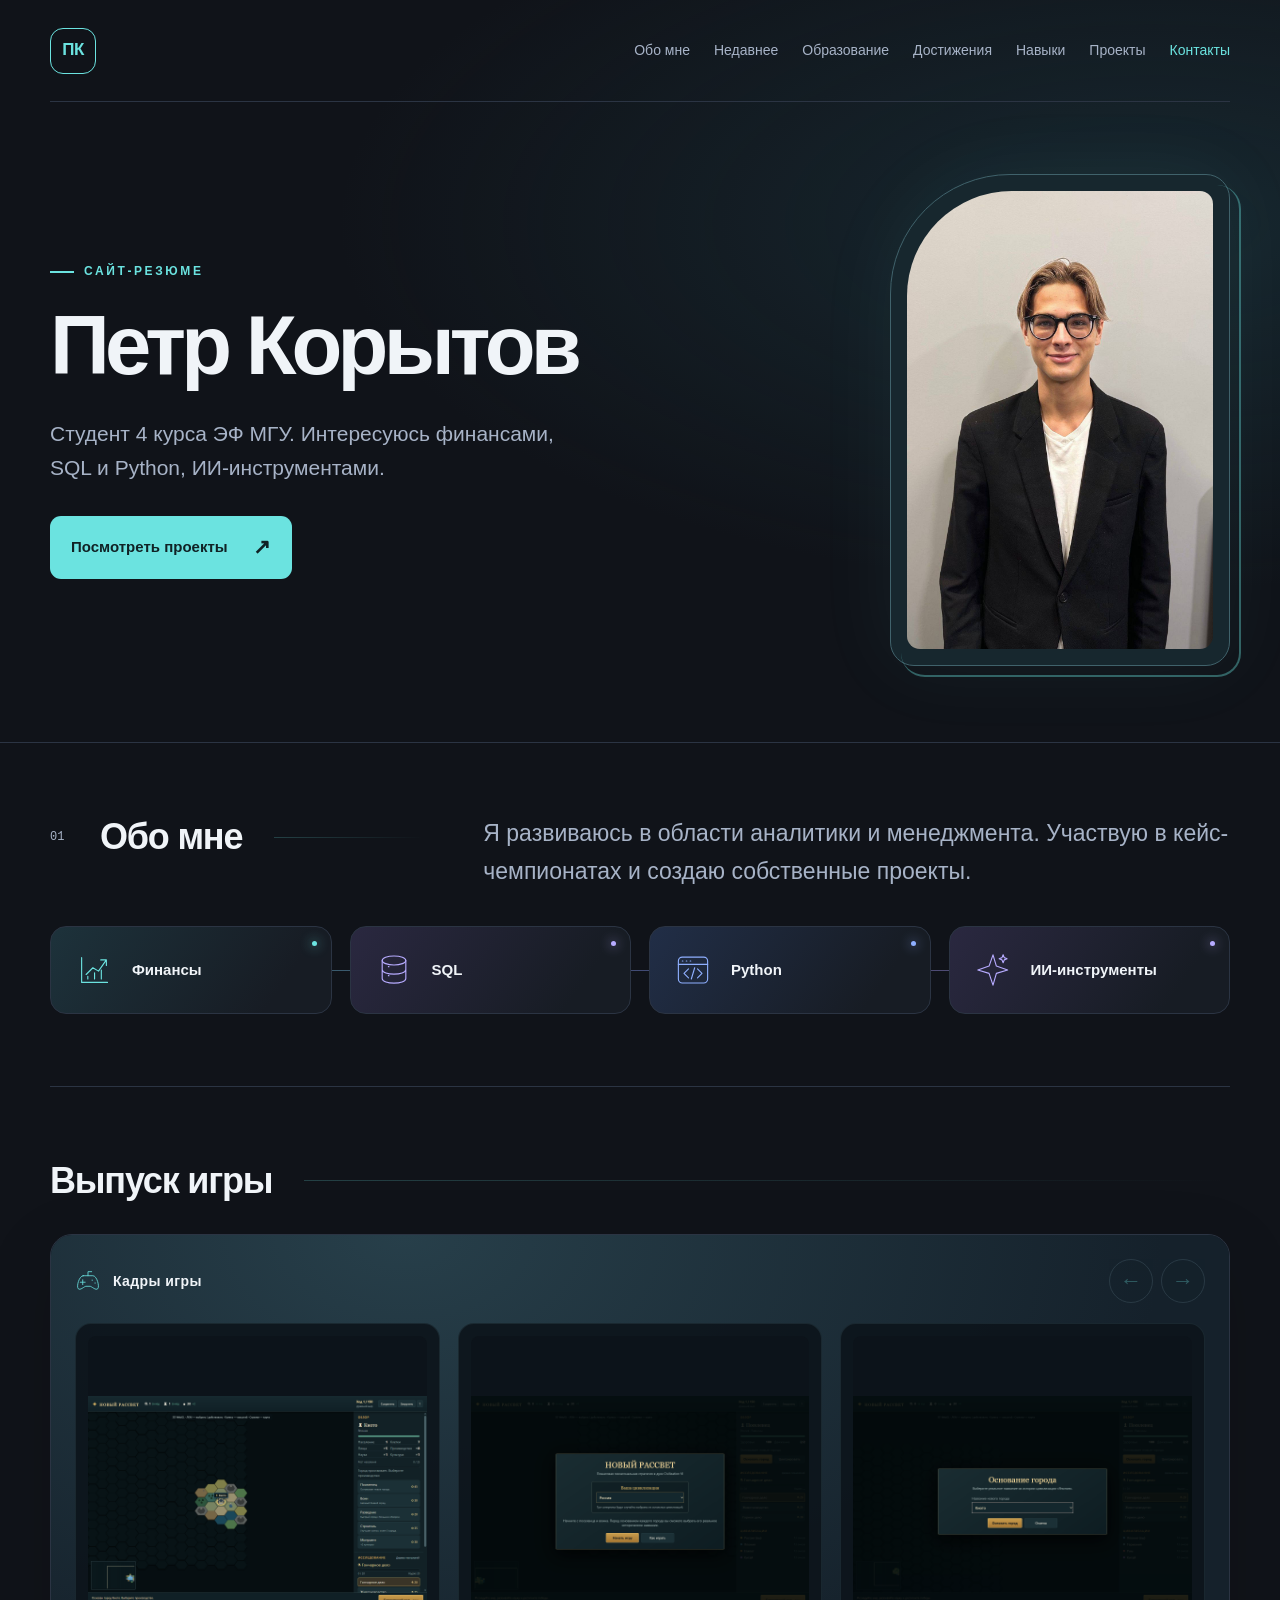
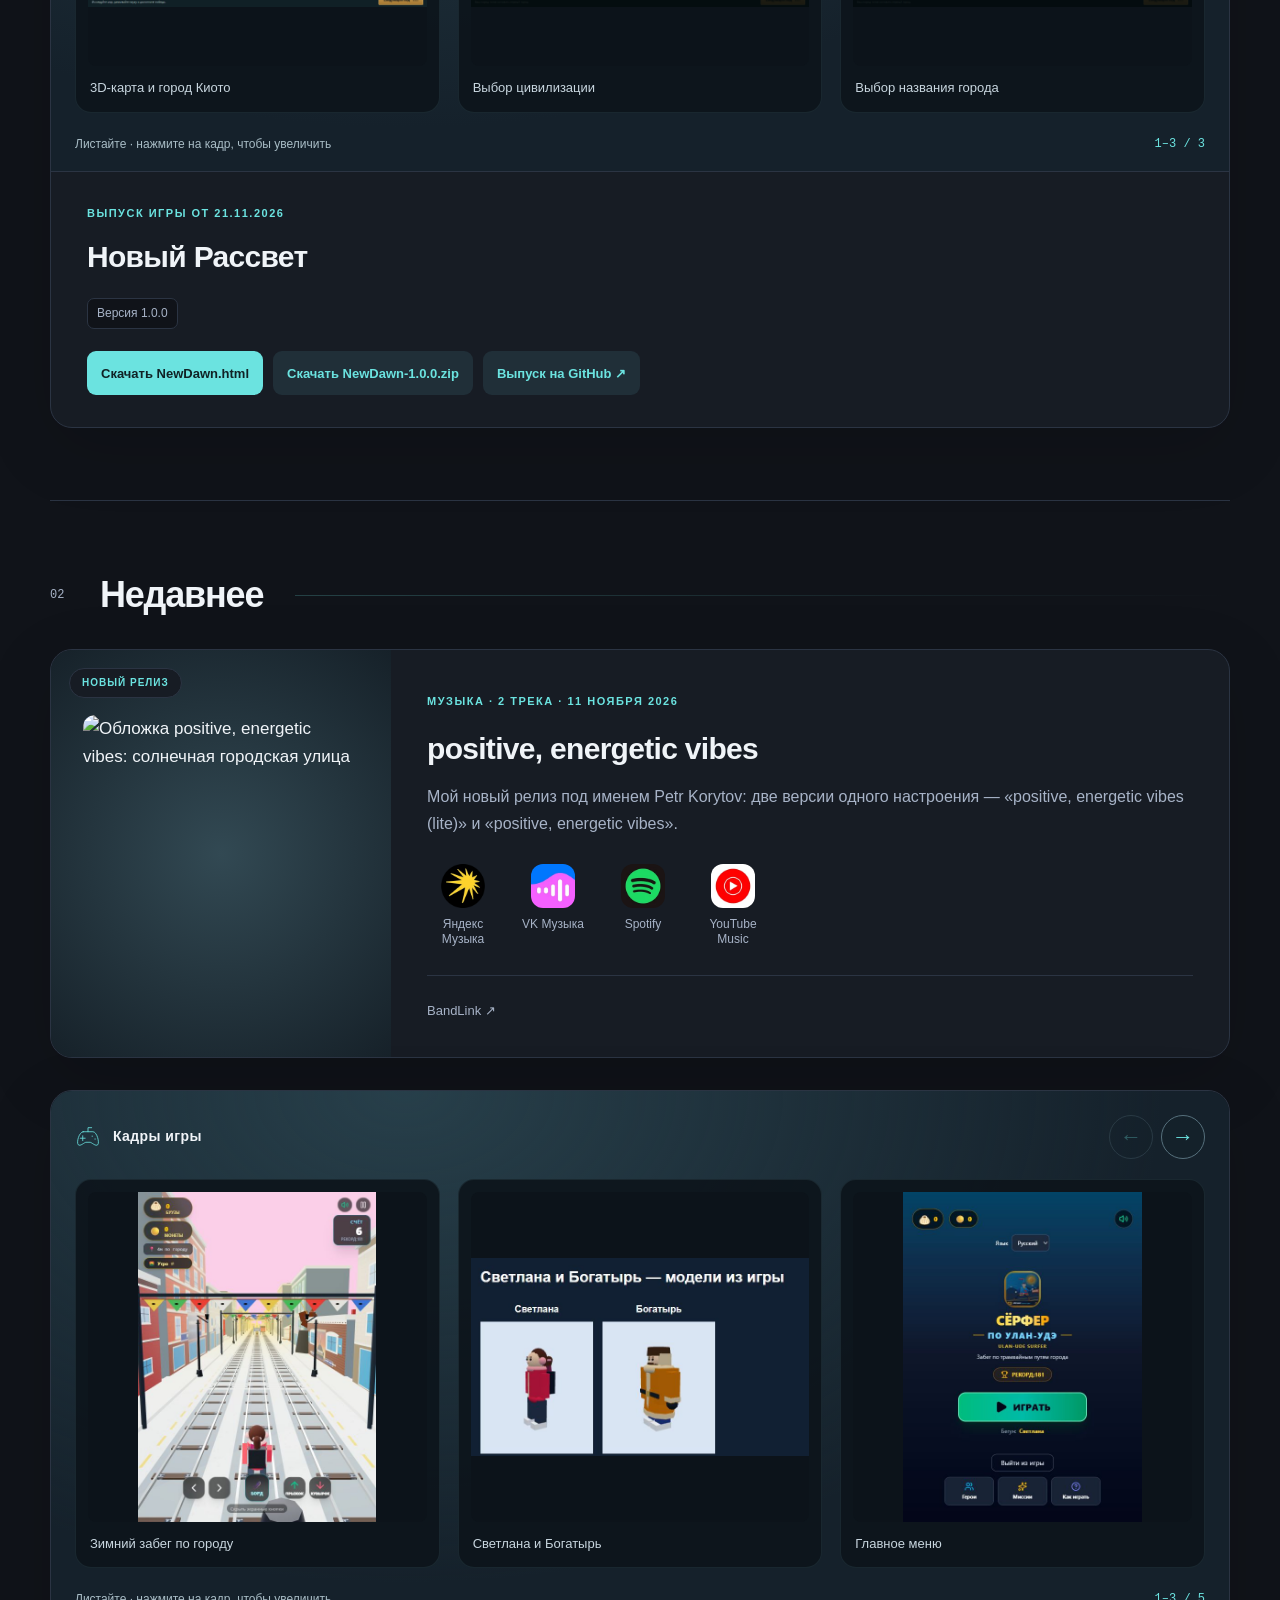
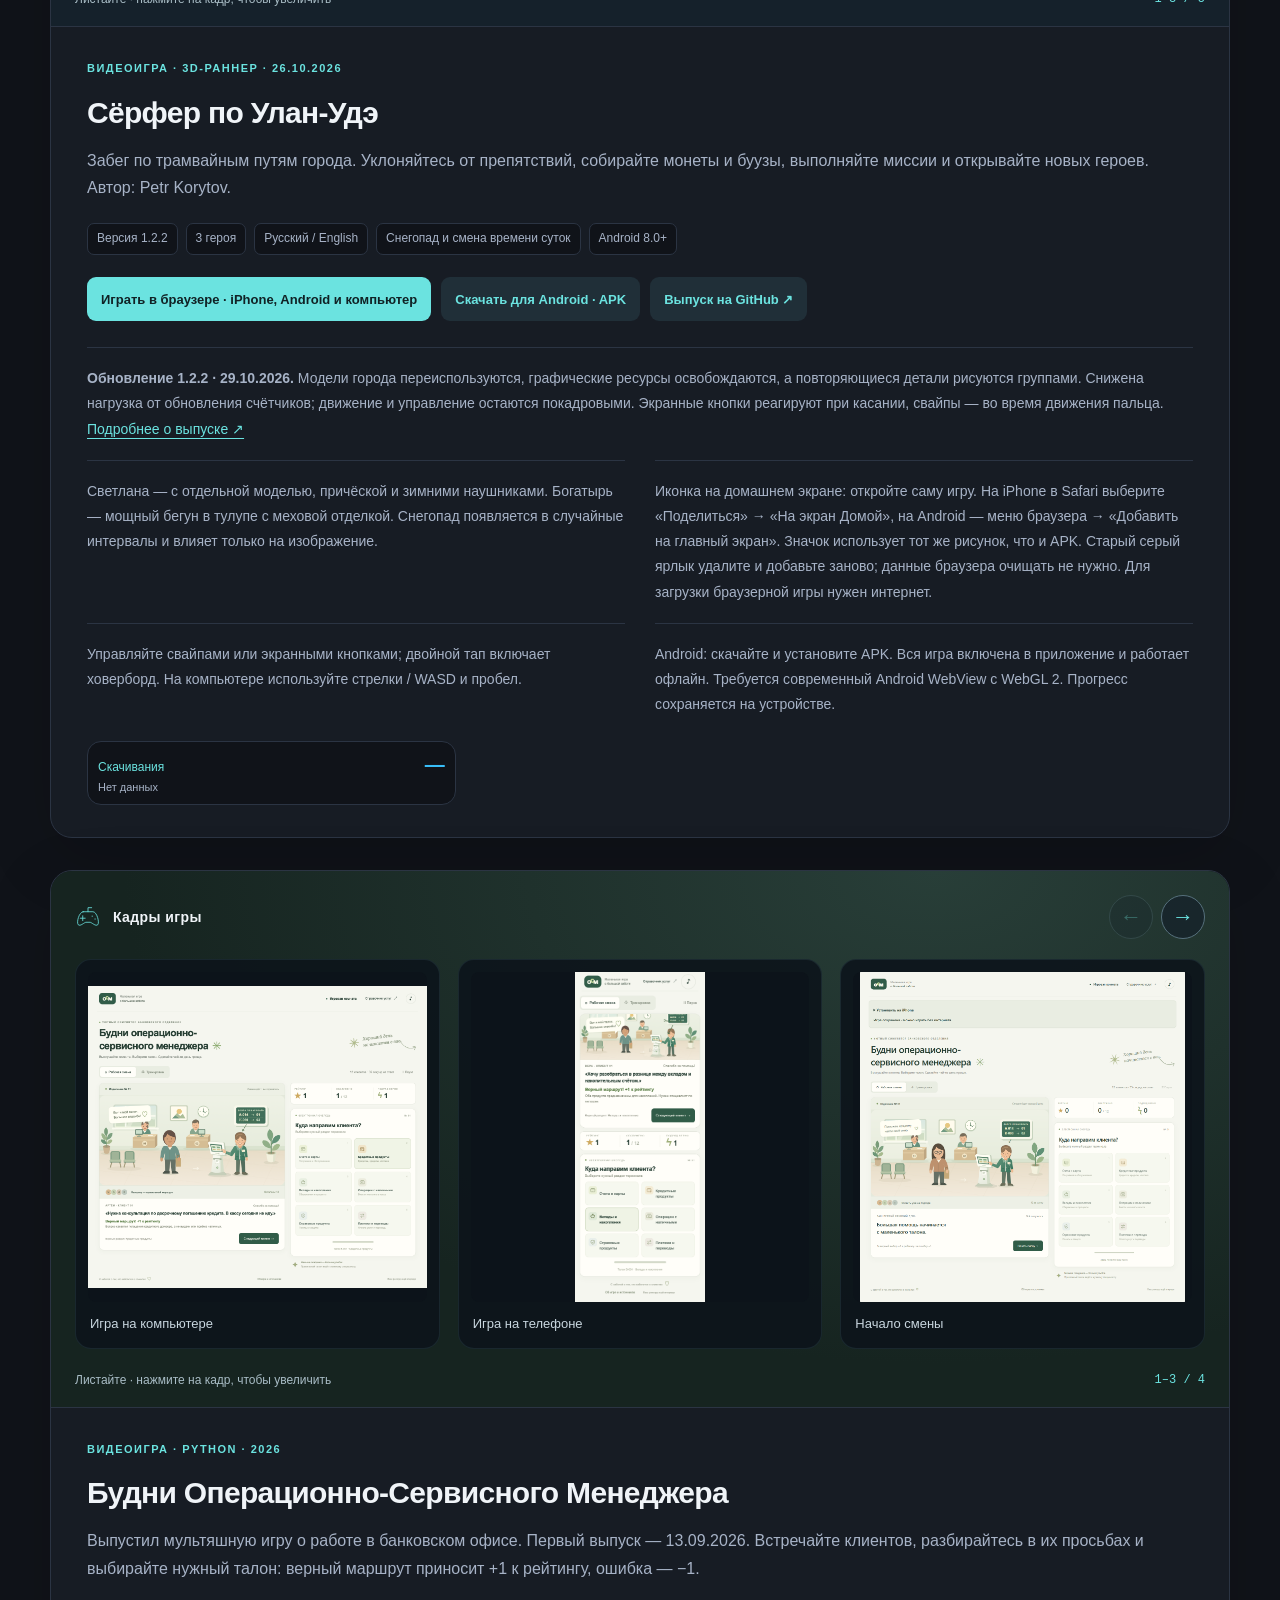
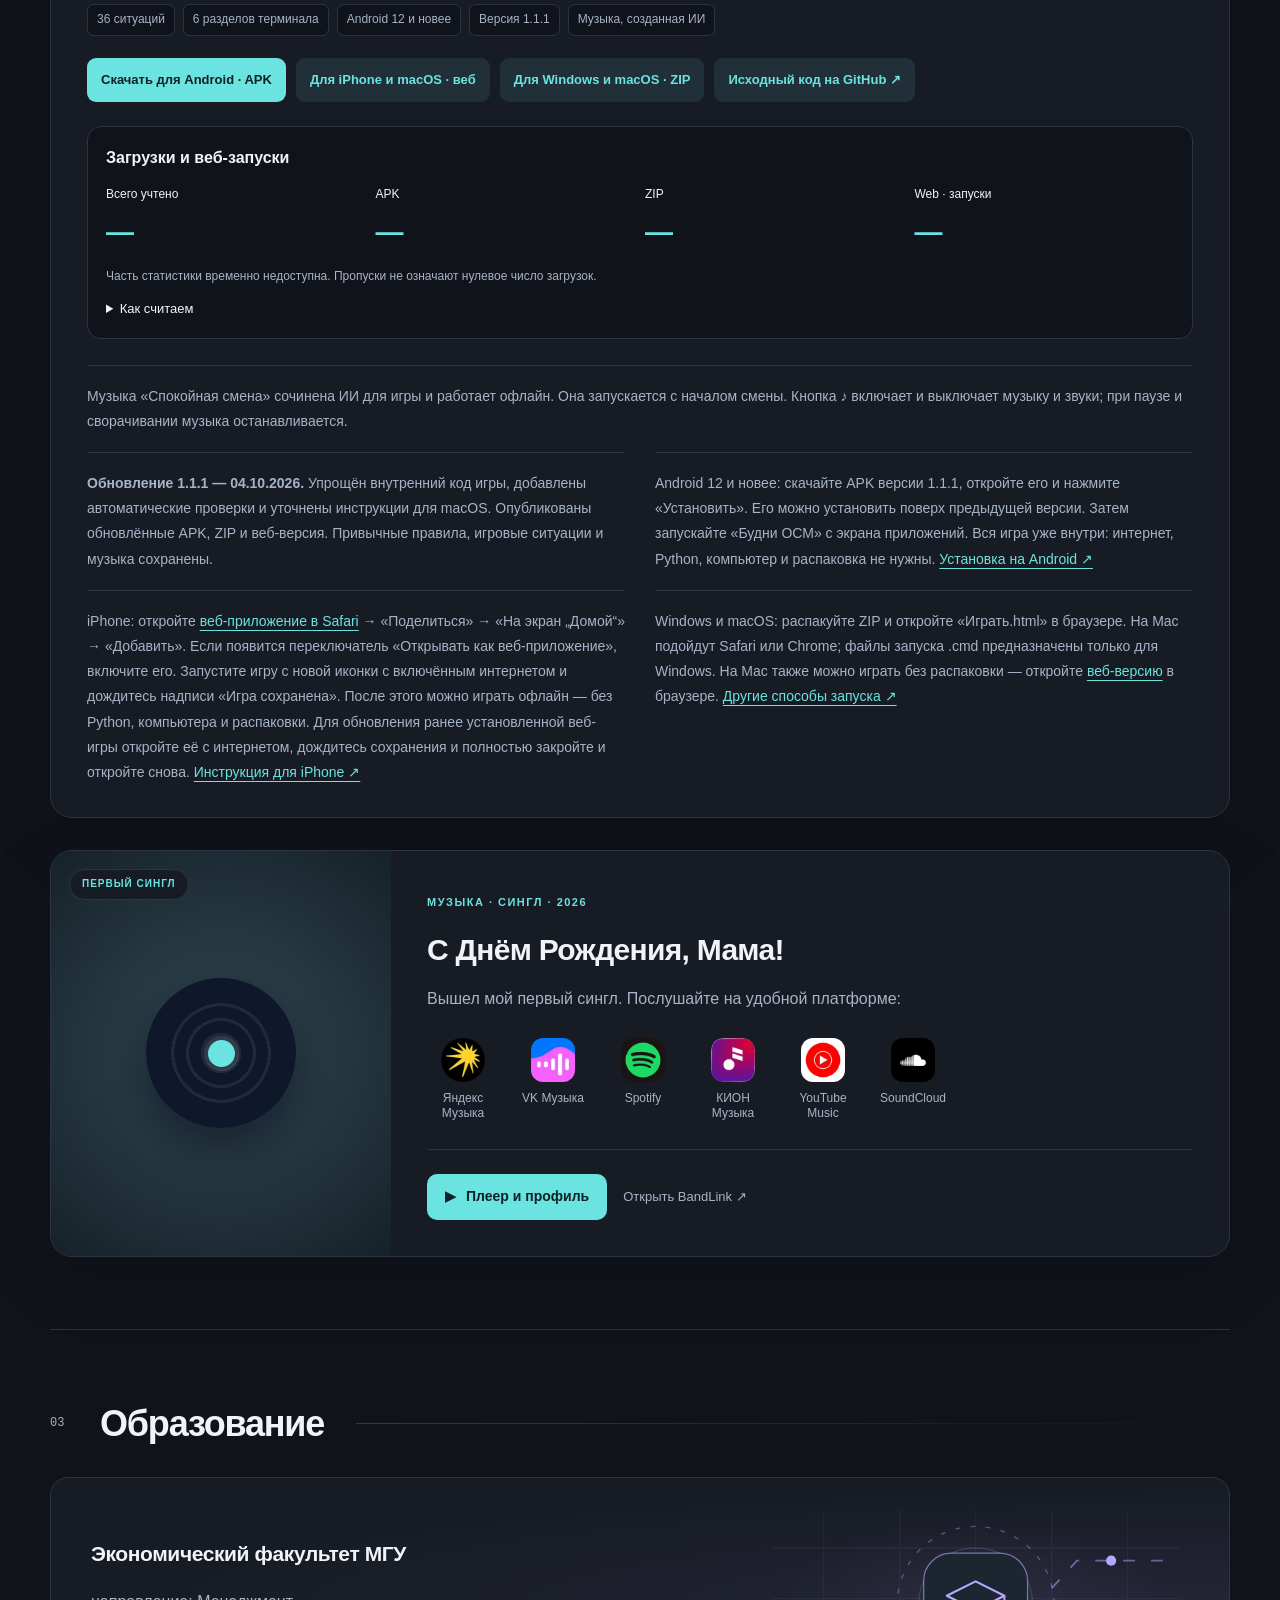
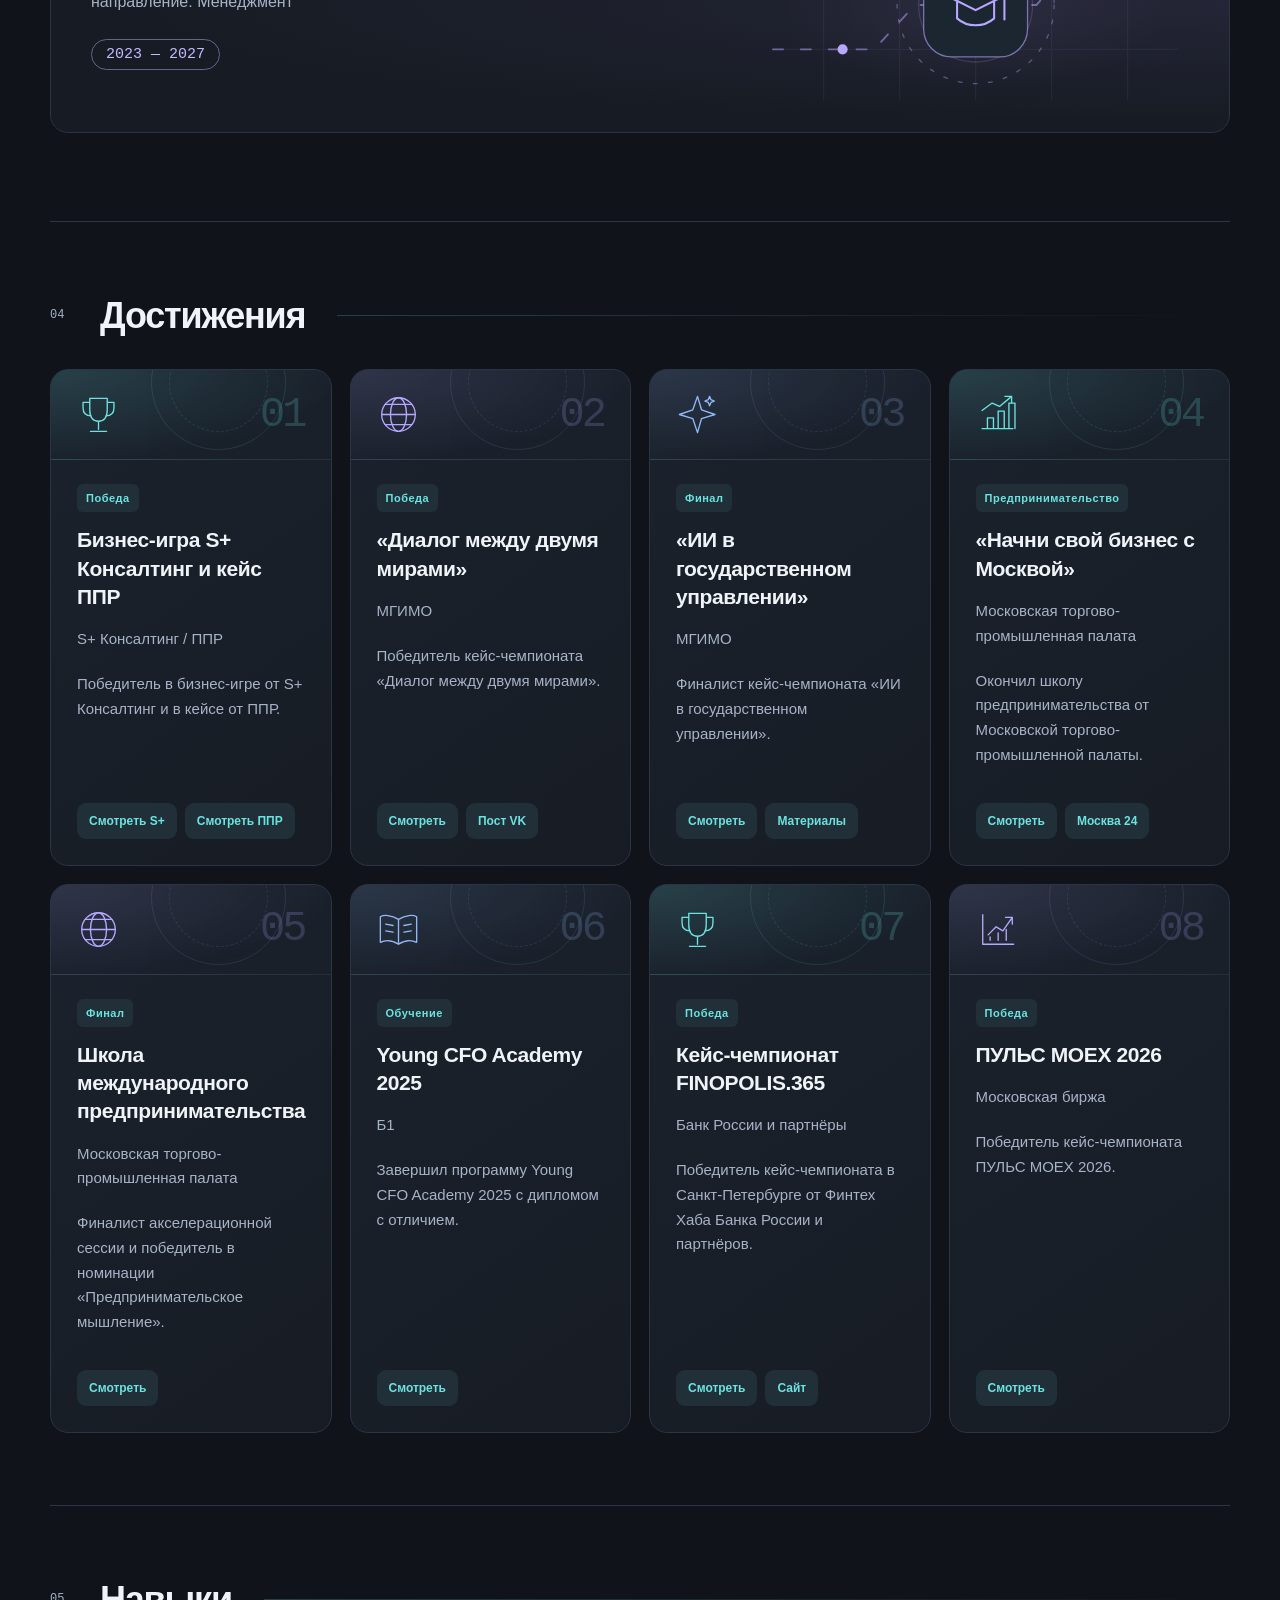
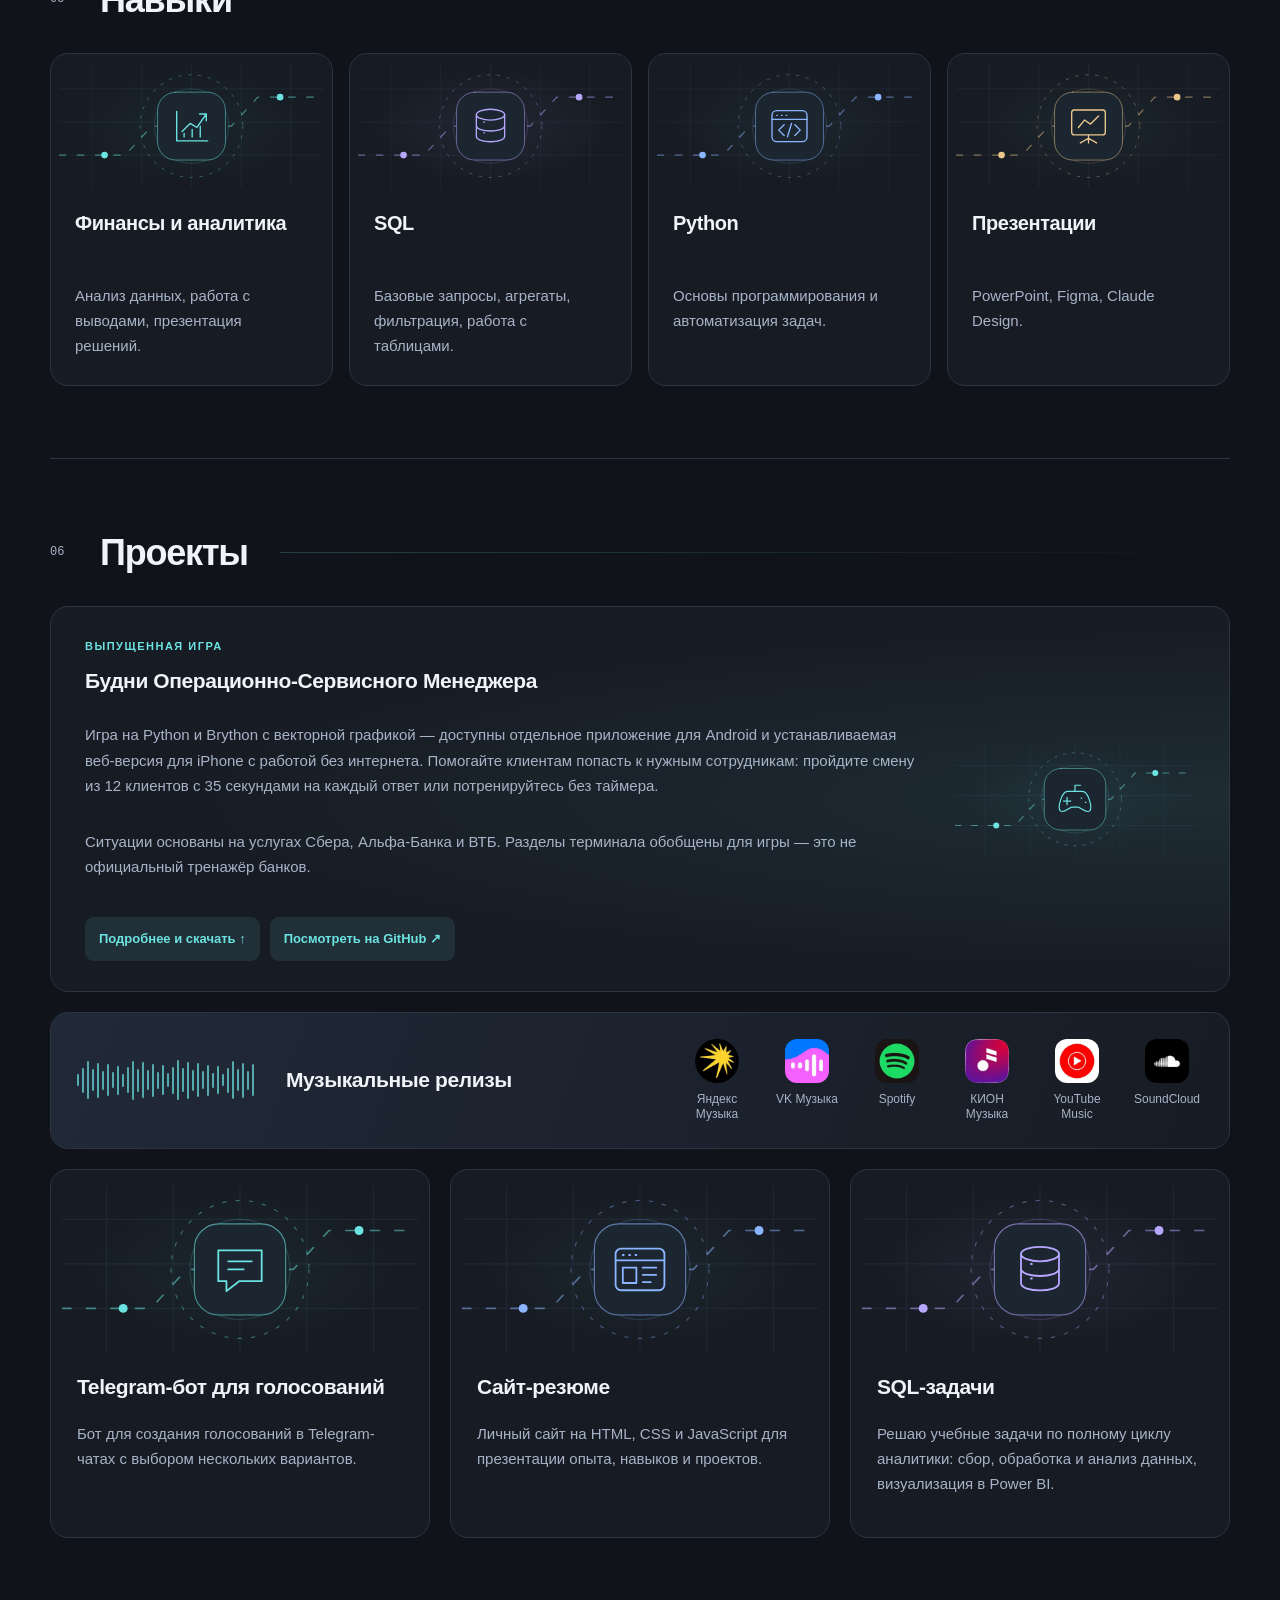
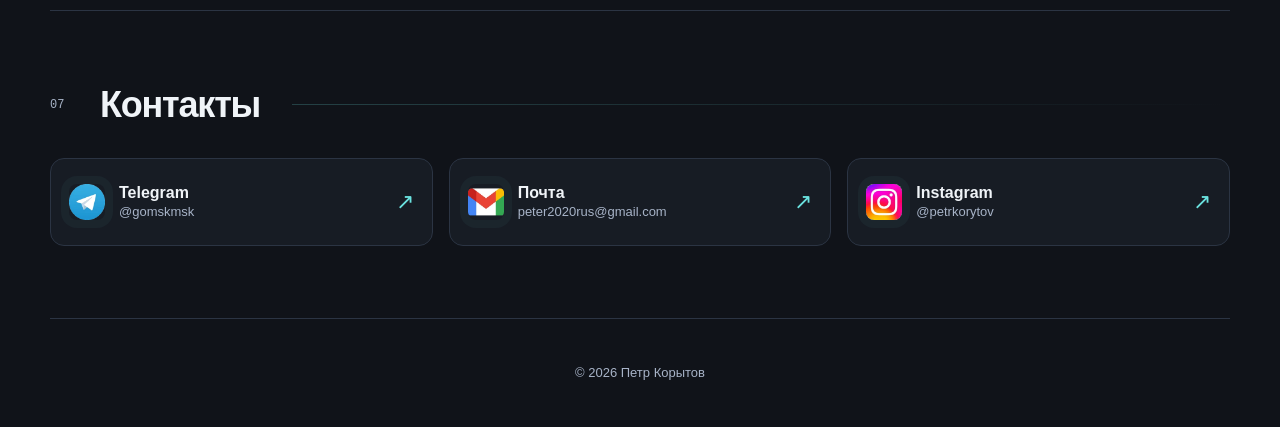
==== commit ee175976: "Publish NewDawn 1.0.0 release" ====
--- a/index.html
+++ b/index.html
@@ -66,6 +66,31 @@
         Участвую в кейс-чемпионатах и создаю собственные проекты.
       </p>
     <div class="interest-map" aria-label="Мои интересы"><div class="interest-node interest-0"><svg class="visual-icon" viewBox="0 0 64 64" aria-hidden="true"><use href="#v-chart"/></svg><span>Финансы</span></div><div class="interest-node interest-1"><svg class="visual-icon" viewBox="0 0 64 64" aria-hidden="true"><use href="#v-database"/></svg><span>SQL</span></div><div class="interest-node interest-2"><svg class="visual-icon" viewBox="0 0 64 64" aria-hidden="true"><use href="#v-code"/></svg><span>Python</span></div><div class="interest-node interest-3"><svg class="visual-icon" viewBox="0 0 64 64" aria-hidden="true"><use href="#v-spark"/></svg><span>ИИ-инструменты</span></div></div></section>
+
+    <section id="newdawn-release" class="section" aria-labelledby="newdawn-section-title">
+      <h2 id="newdawn-section-title">Выпуск игры</h2>
+      <article class="game-card" id="newdawn-game" aria-labelledby="newdawn-title">
+        <div class="game-cover game-gallery" data-gallery aria-label="Скриншоты: Новый Рассвет">
+          <div class="gallery-heading"><span><svg class="visual-icon" viewBox="0 0 64 64" aria-hidden="true"><use href="#v-game"/></svg> Кадры игры</span><div class="gallery-controls"><button type="button" data-gallery-prev aria-label="Предыдущие кадры: Новый Рассвет" aria-controls="newdawn-gallery">←</button><button type="button" data-gallery-next aria-label="Следующие кадры: Новый Рассвет" aria-controls="newdawn-gallery">→</button></div></div>
+          <div class="gallery-track" id="newdawn-gallery" tabindex="0" role="region" aria-label="Галерея: Новый Рассвет. Листайте стрелками клавиатуры.">
+            <figure class="game-shot"><a href="assets/newdawn-gameplay.png" target="_blank" rel="noopener noreferrer"><img src="assets/newdawn-gameplay.png" alt="3D-карта Нового Рассвета и основанный город Киото" width="1440" height="900"></a><figcaption>3D-карта и город Киото</figcaption></figure>
+            <figure class="game-shot"><a href="assets/newdawn-start.png" target="_blank" rel="noopener noreferrer"><img src="assets/newdawn-start.png" alt="Стартовый экран Нового Рассвета с выбором цивилизации" width="1440" height="900" loading="lazy"></a><figcaption>Выбор цивилизации</figcaption></figure>
+            <figure class="game-shot"><a href="assets/newdawn-city.png" target="_blank" rel="noopener noreferrer"><img src="assets/newdawn-city.png" alt="Выбор реального названия города перед основанием" width="1440" height="900" loading="lazy"></a><figcaption>Выбор названия города</figcaption></figure>
+          </div>
+          <div class="gallery-footer"><span>Листайте · нажмите на кадр, чтобы увеличить</span><output data-gallery-count aria-live="polite"></output></div>
+        </div>
+        <div class="game-body">
+          <span class="game-tag">Выпуск игры от <time datetime="2026-11-21">21.11.2026</time></span>
+          <h3 id="newdawn-title">Новый Рассвет</h3>
+          <ul class="game-facts" aria-label="Версия игры"><li>Версия 1.0.0</li></ul>
+          <div class="game-actions">
+            <a class="game-action-primary" href="https://github.com/peter20191233/NewDawn/releases/download/v1.0.0/NewDawn.html">Скачать NewDawn.html</a>
+            <a href="https://github.com/peter20191233/NewDawn/releases/download/v1.0.0/NewDawn-1.0.0.zip">Скачать NewDawn-1.0.0.zip</a>
+            <a href="https://github.com/peter20191233/NewDawn/releases/tag/v1.0.0" target="_blank" rel="noopener noreferrer">Выпуск на GitHub ↗</a>
+          </div>
+        </div>
+      </article>
+    </section>
 
     <section id="recent" class="section">
       <h2>Недавнее</h2>
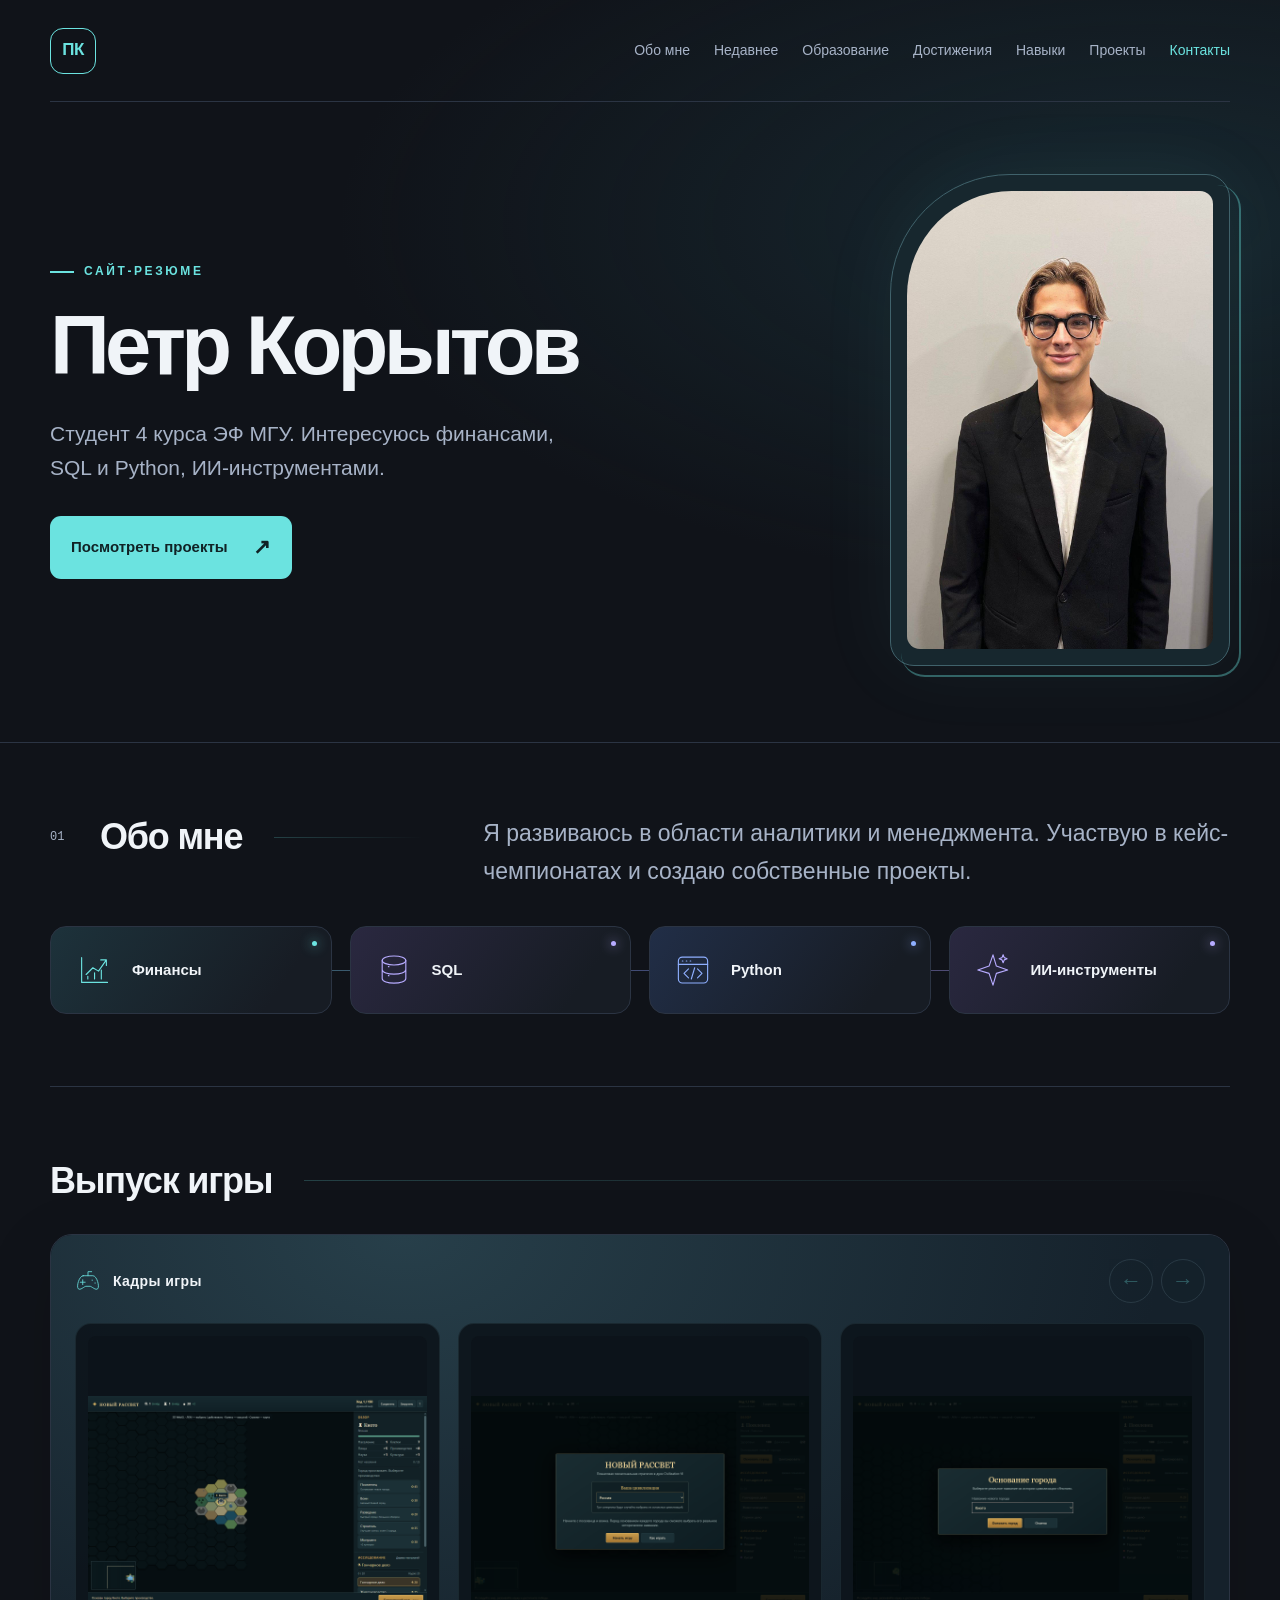
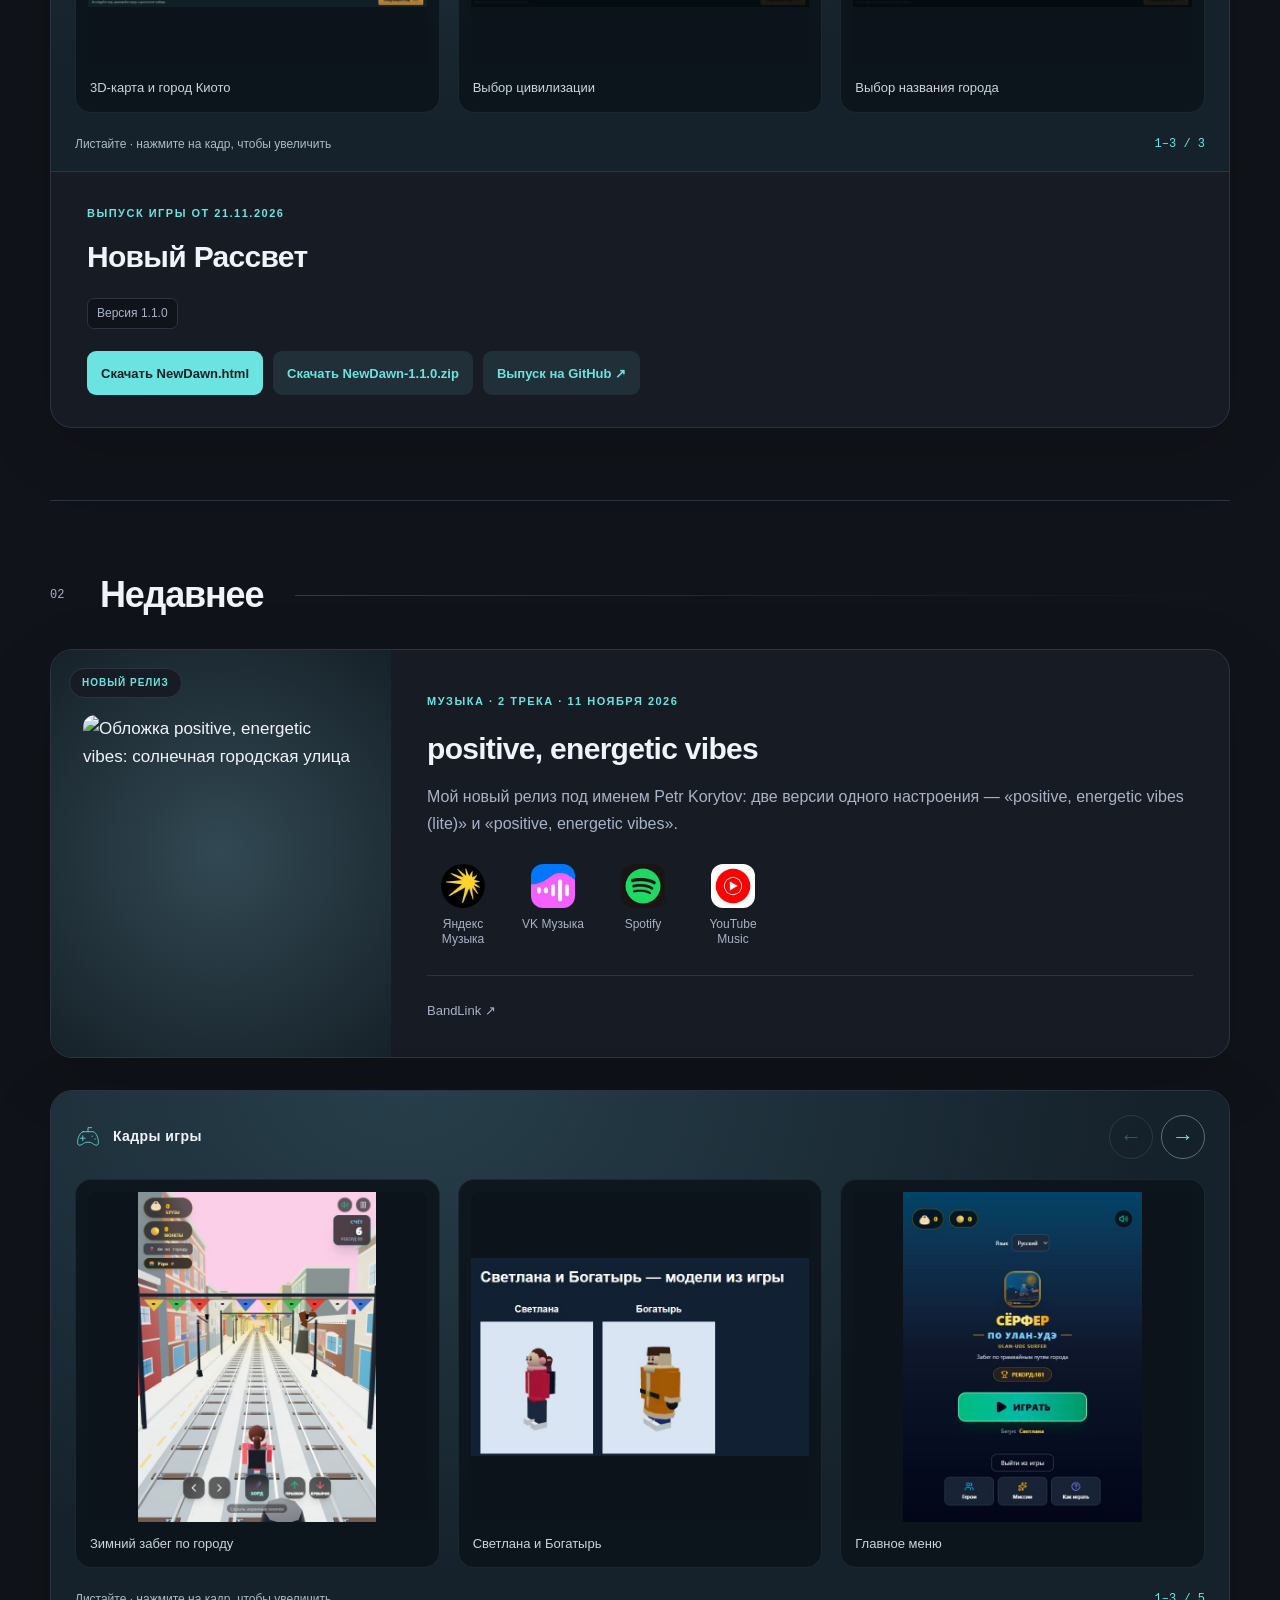
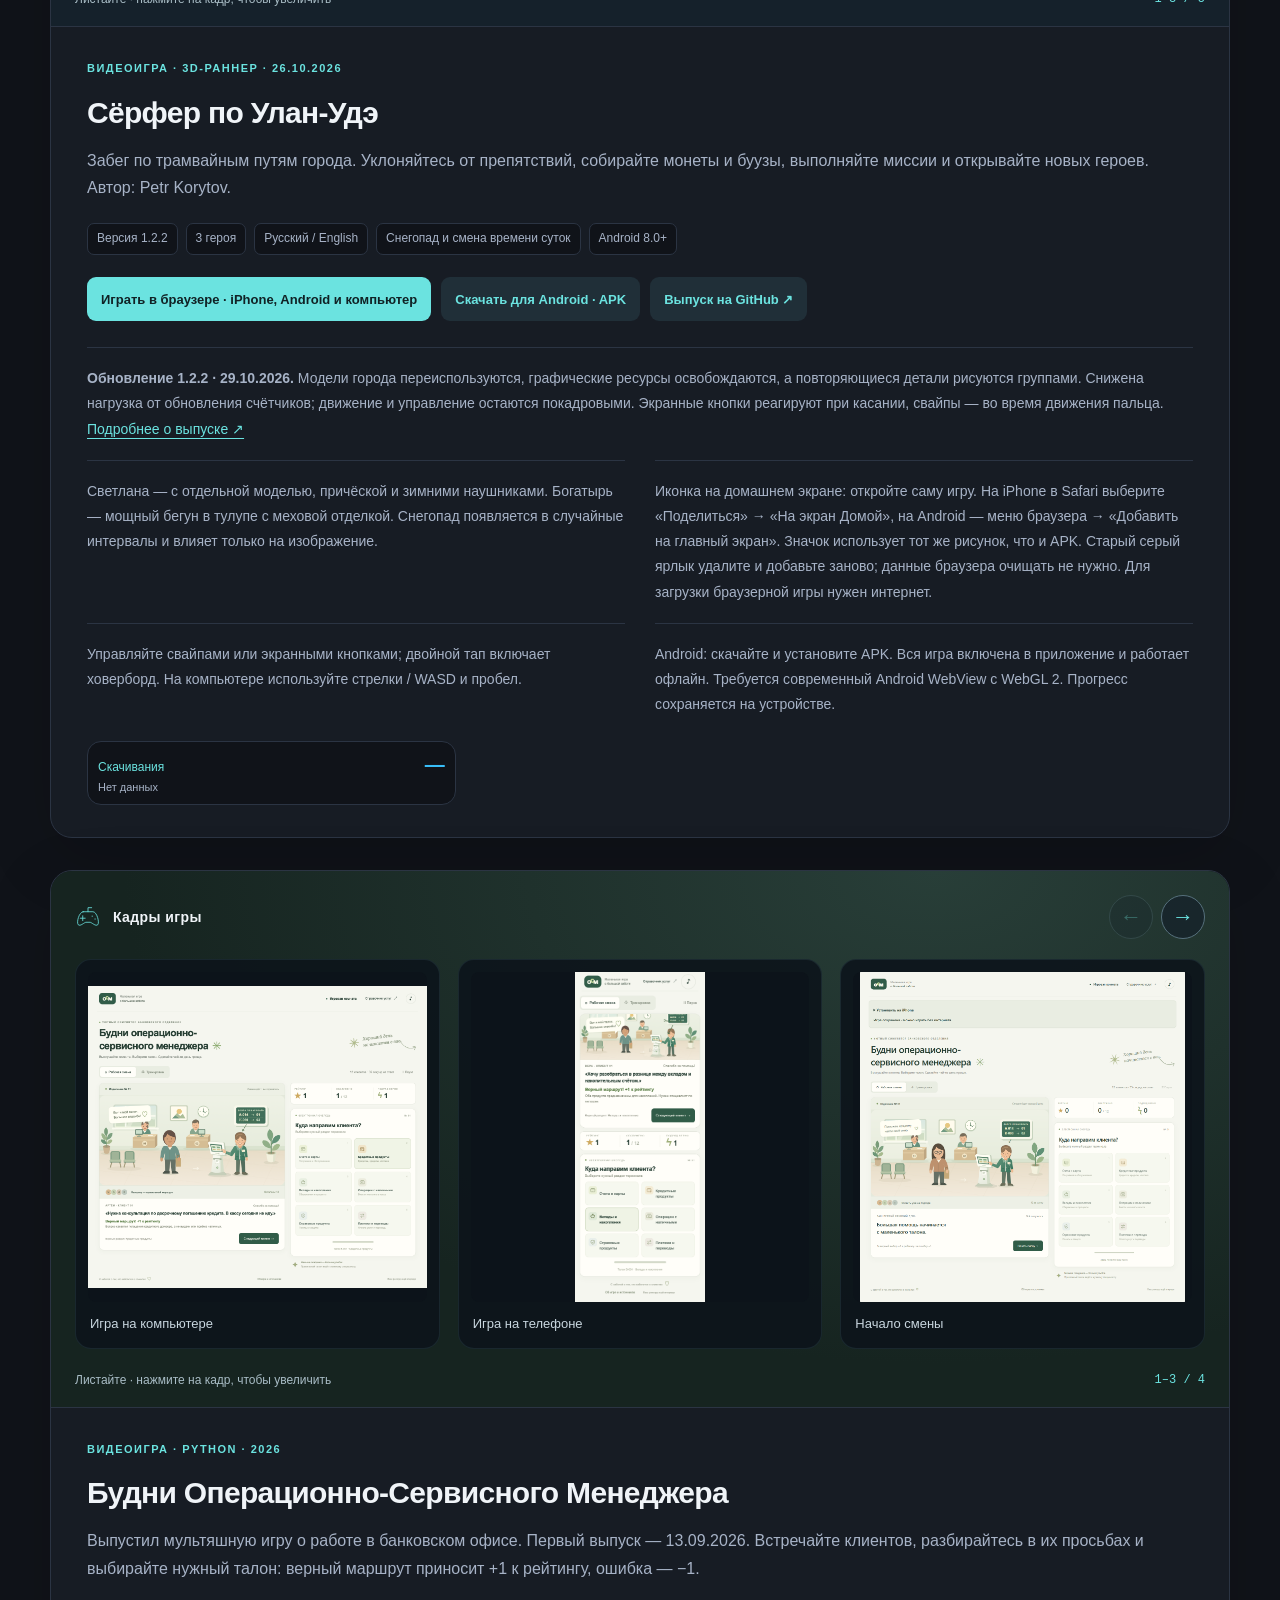
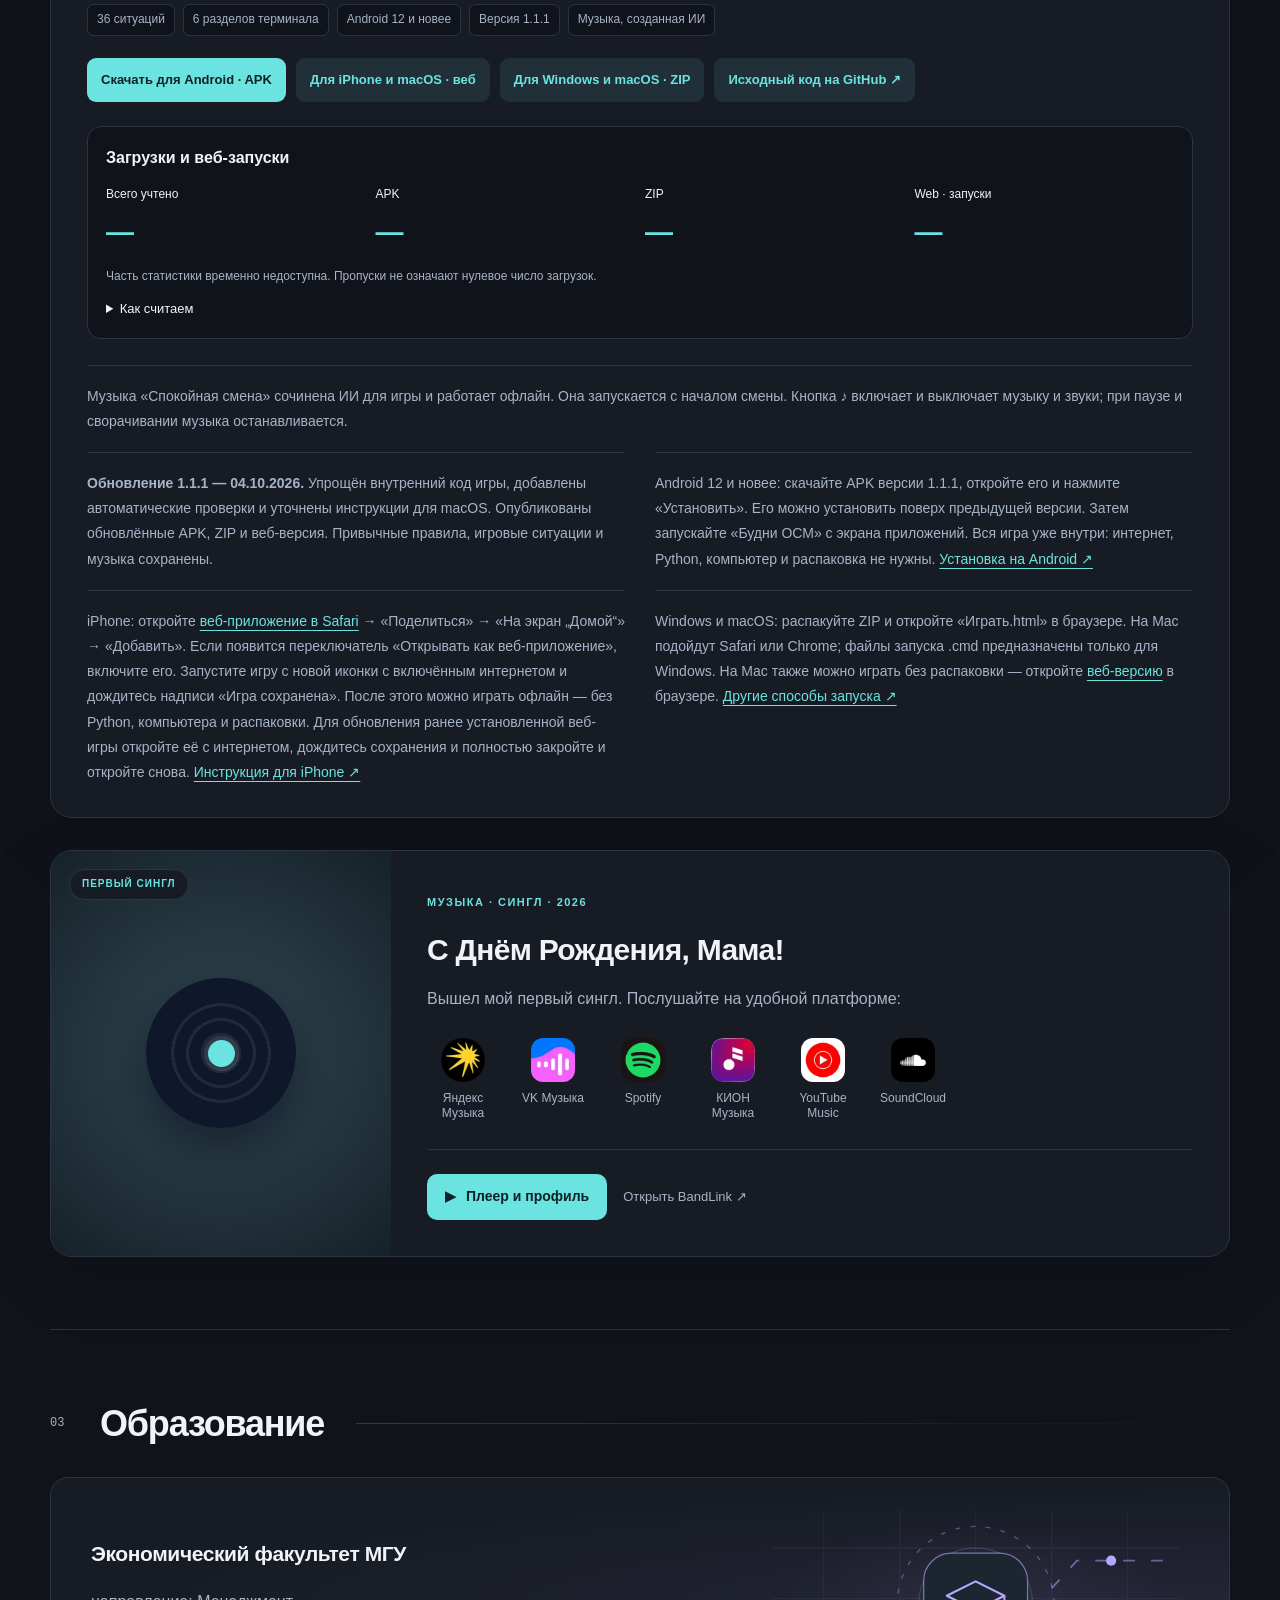
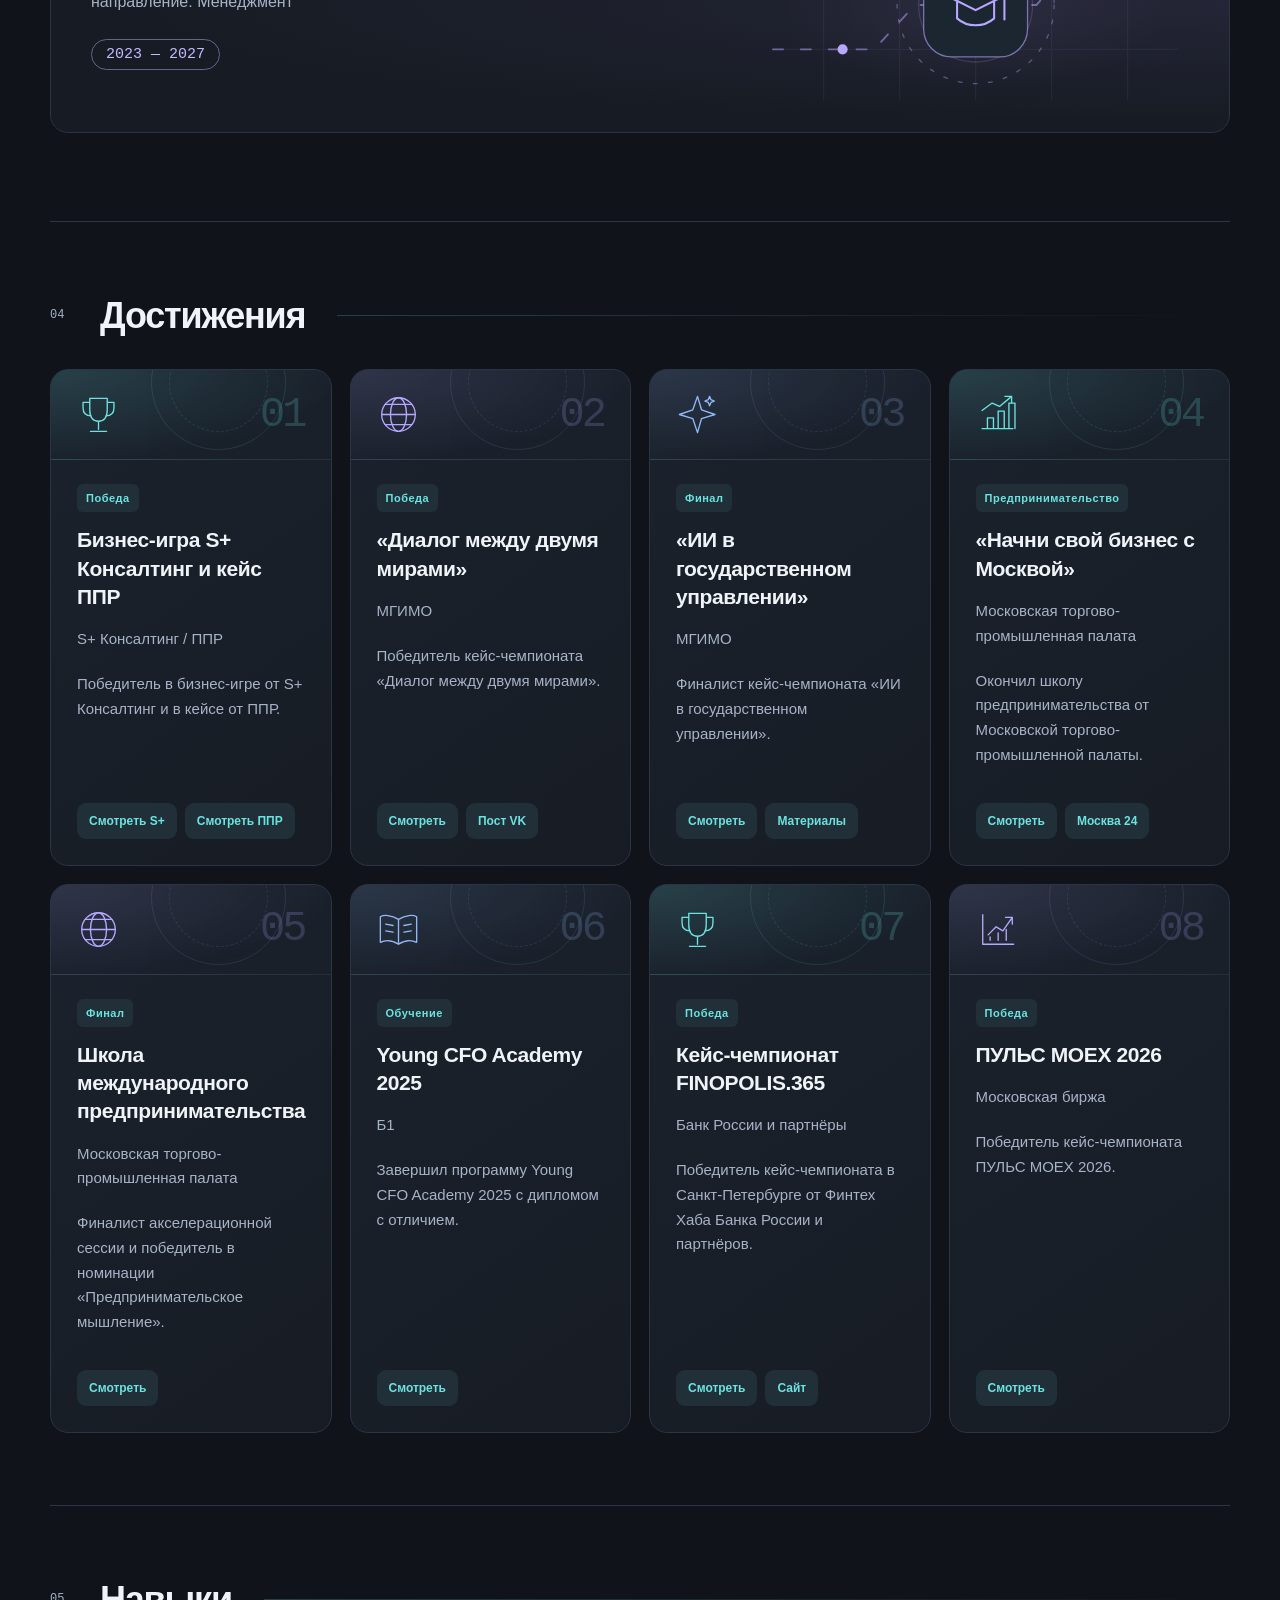
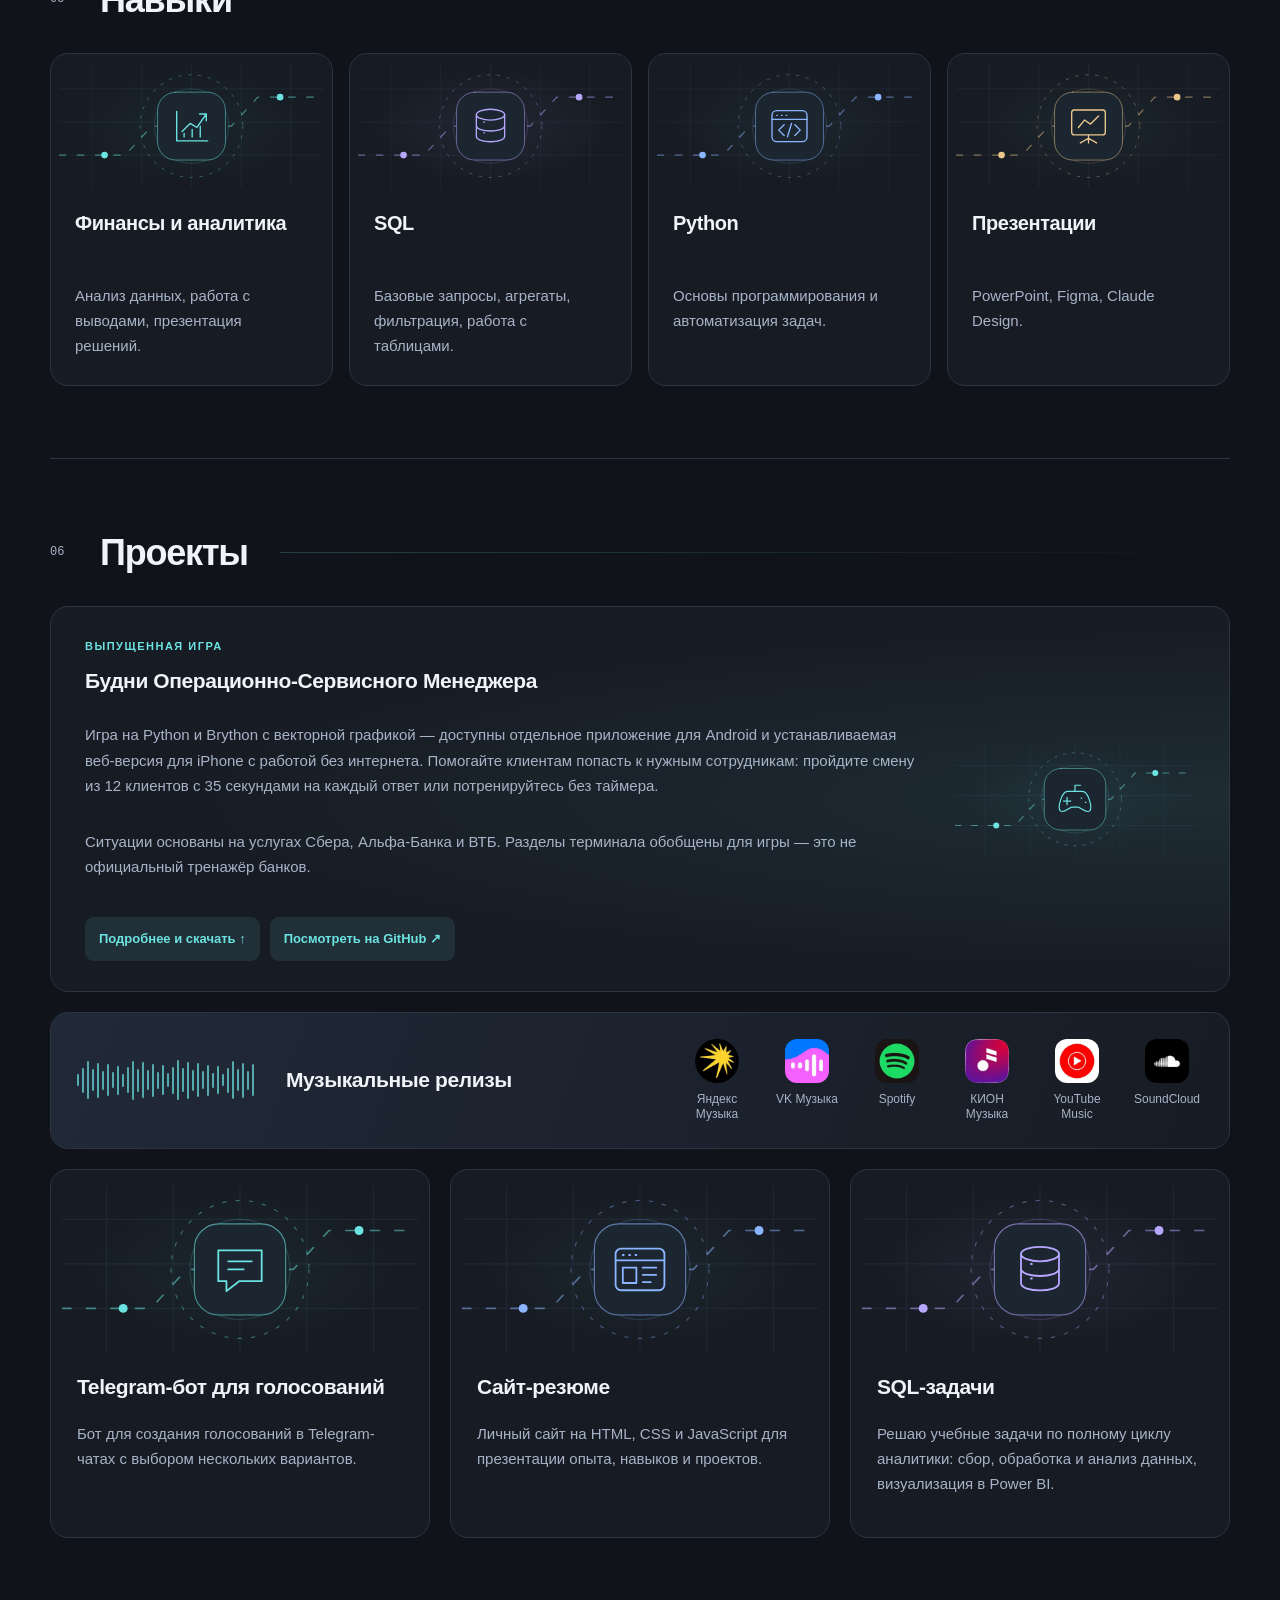
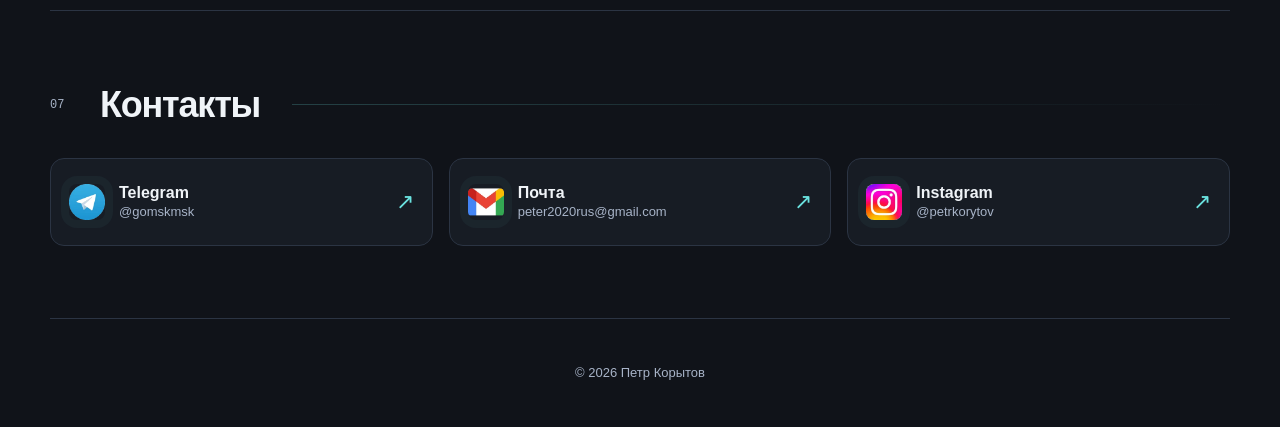
==== commit f16c2e8a: "Update NewDawn 1.1.0 release" ====
--- a/index.html
+++ b/index.html
@@ -82,11 +82,11 @@
         <div class="game-body">
           <span class="game-tag">Выпуск игры от <time datetime="2026-11-21">21.11.2026</time></span>
           <h3 id="newdawn-title">Новый Рассвет</h3>
-          <ul class="game-facts" aria-label="Версия игры"><li>Версия 1.0.0</li></ul>
+          <ul class="game-facts" aria-label="Версия игры"><li>Версия 1.1.0</li></ul>
           <div class="game-actions">
-            <a class="game-action-primary" href="https://github.com/peter20191233/NewDawn/releases/download/v1.0.0/NewDawn.html">Скачать NewDawn.html</a>
-            <a href="https://github.com/peter20191233/NewDawn/releases/download/v1.0.0/NewDawn-1.0.0.zip">Скачать NewDawn-1.0.0.zip</a>
-            <a href="https://github.com/peter20191233/NewDawn/releases/tag/v1.0.0" target="_blank" rel="noopener noreferrer">Выпуск на GitHub ↗</a>
+            <a class="game-action-primary" href="https://github.com/peter20191233/NewDawn/releases/download/v1.1.0/NewDawn.html">Скачать NewDawn.html</a>
+            <a href="https://github.com/peter20191233/NewDawn/releases/download/v1.1.0/NewDawn-1.1.0.zip">Скачать NewDawn-1.1.0.zip</a>
+            <a href="https://github.com/peter20191233/NewDawn/releases/tag/v1.1.0" target="_blank" rel="noopener noreferrer">Выпуск на GitHub ↗</a>
           </div>
         </div>
       </article>
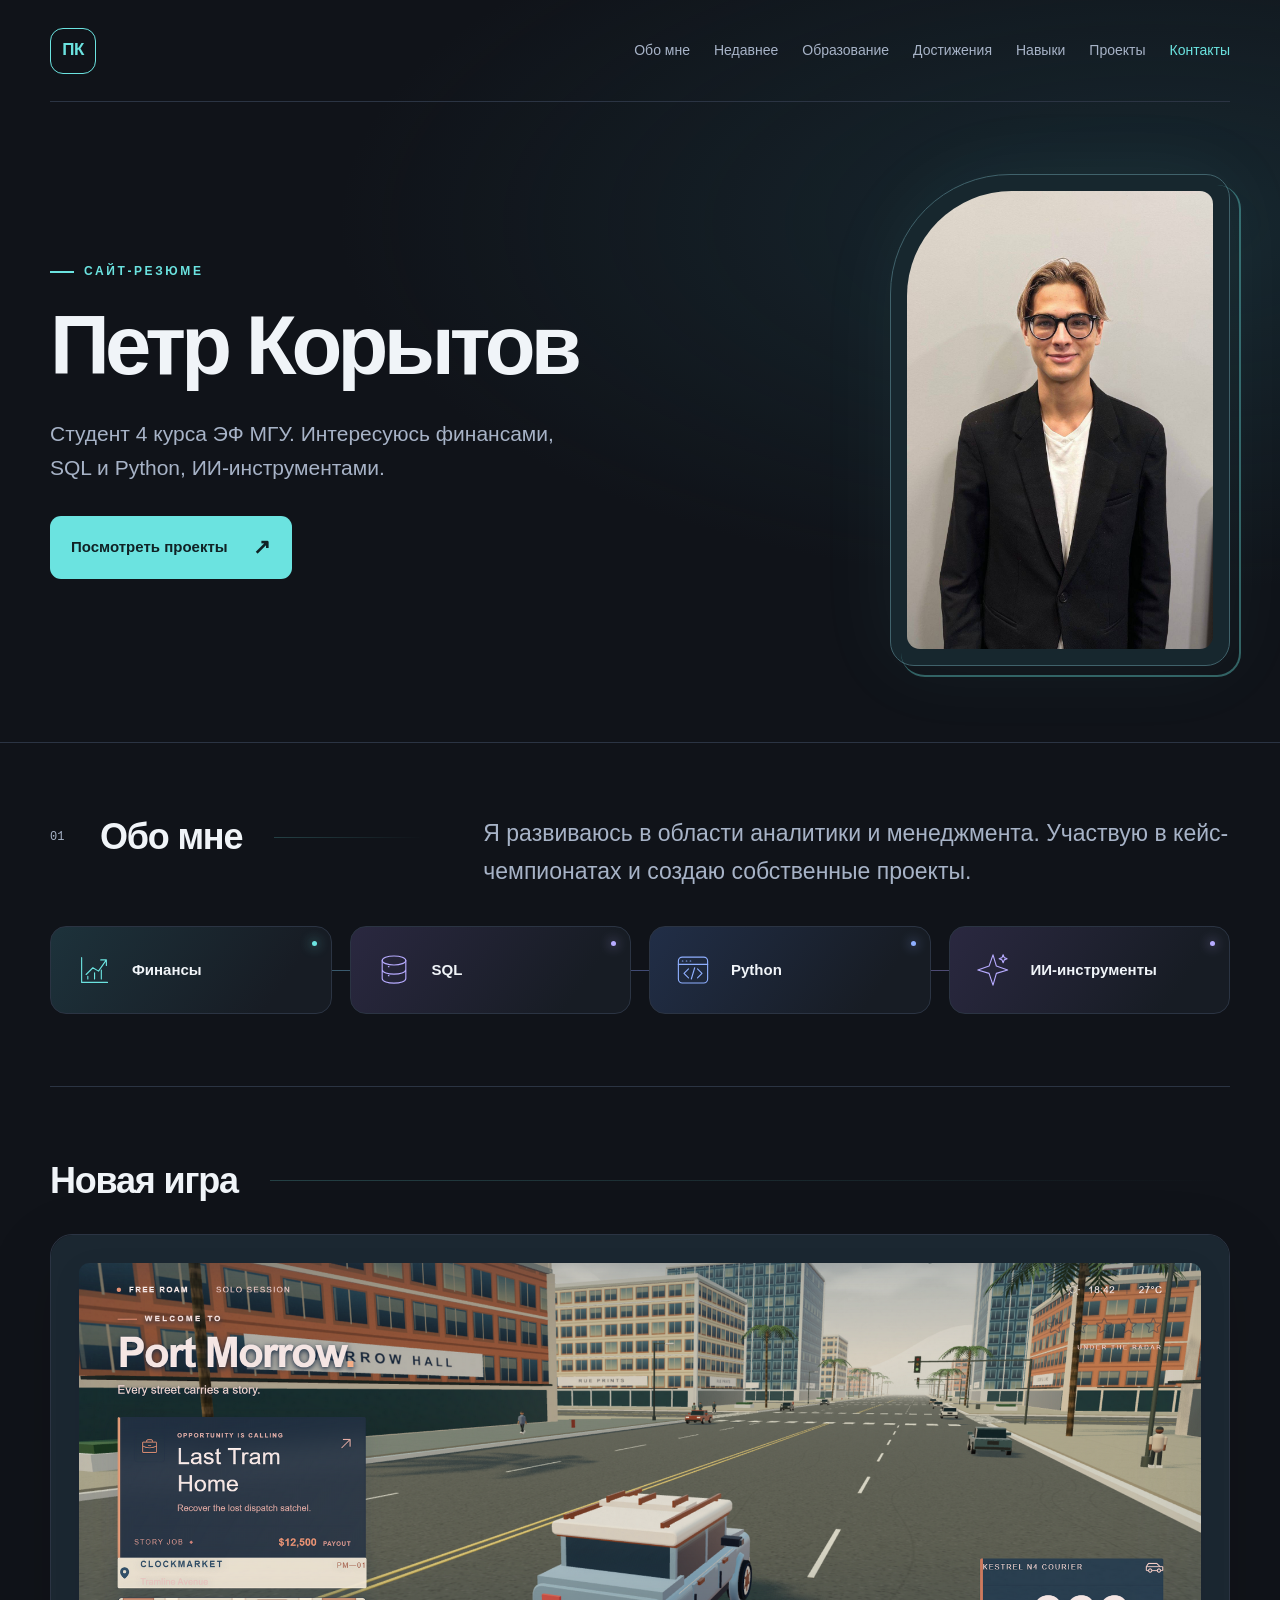
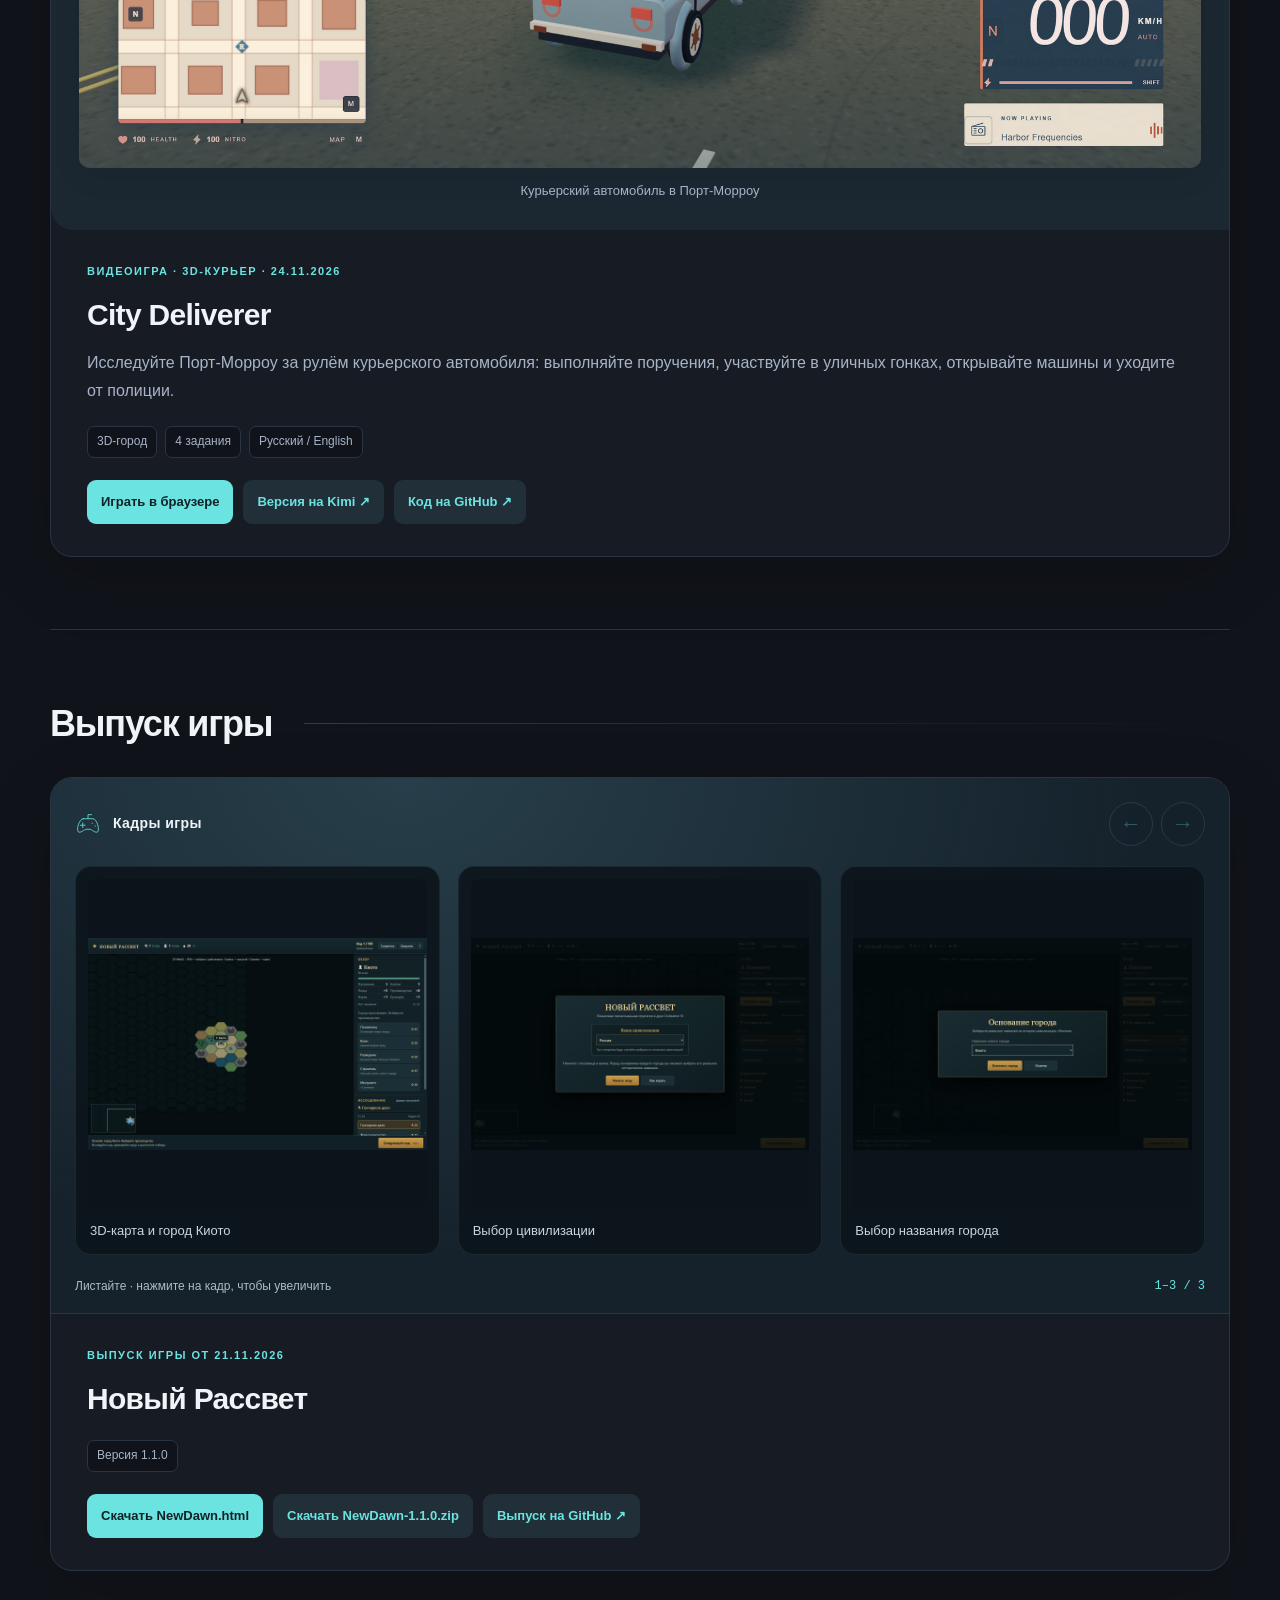
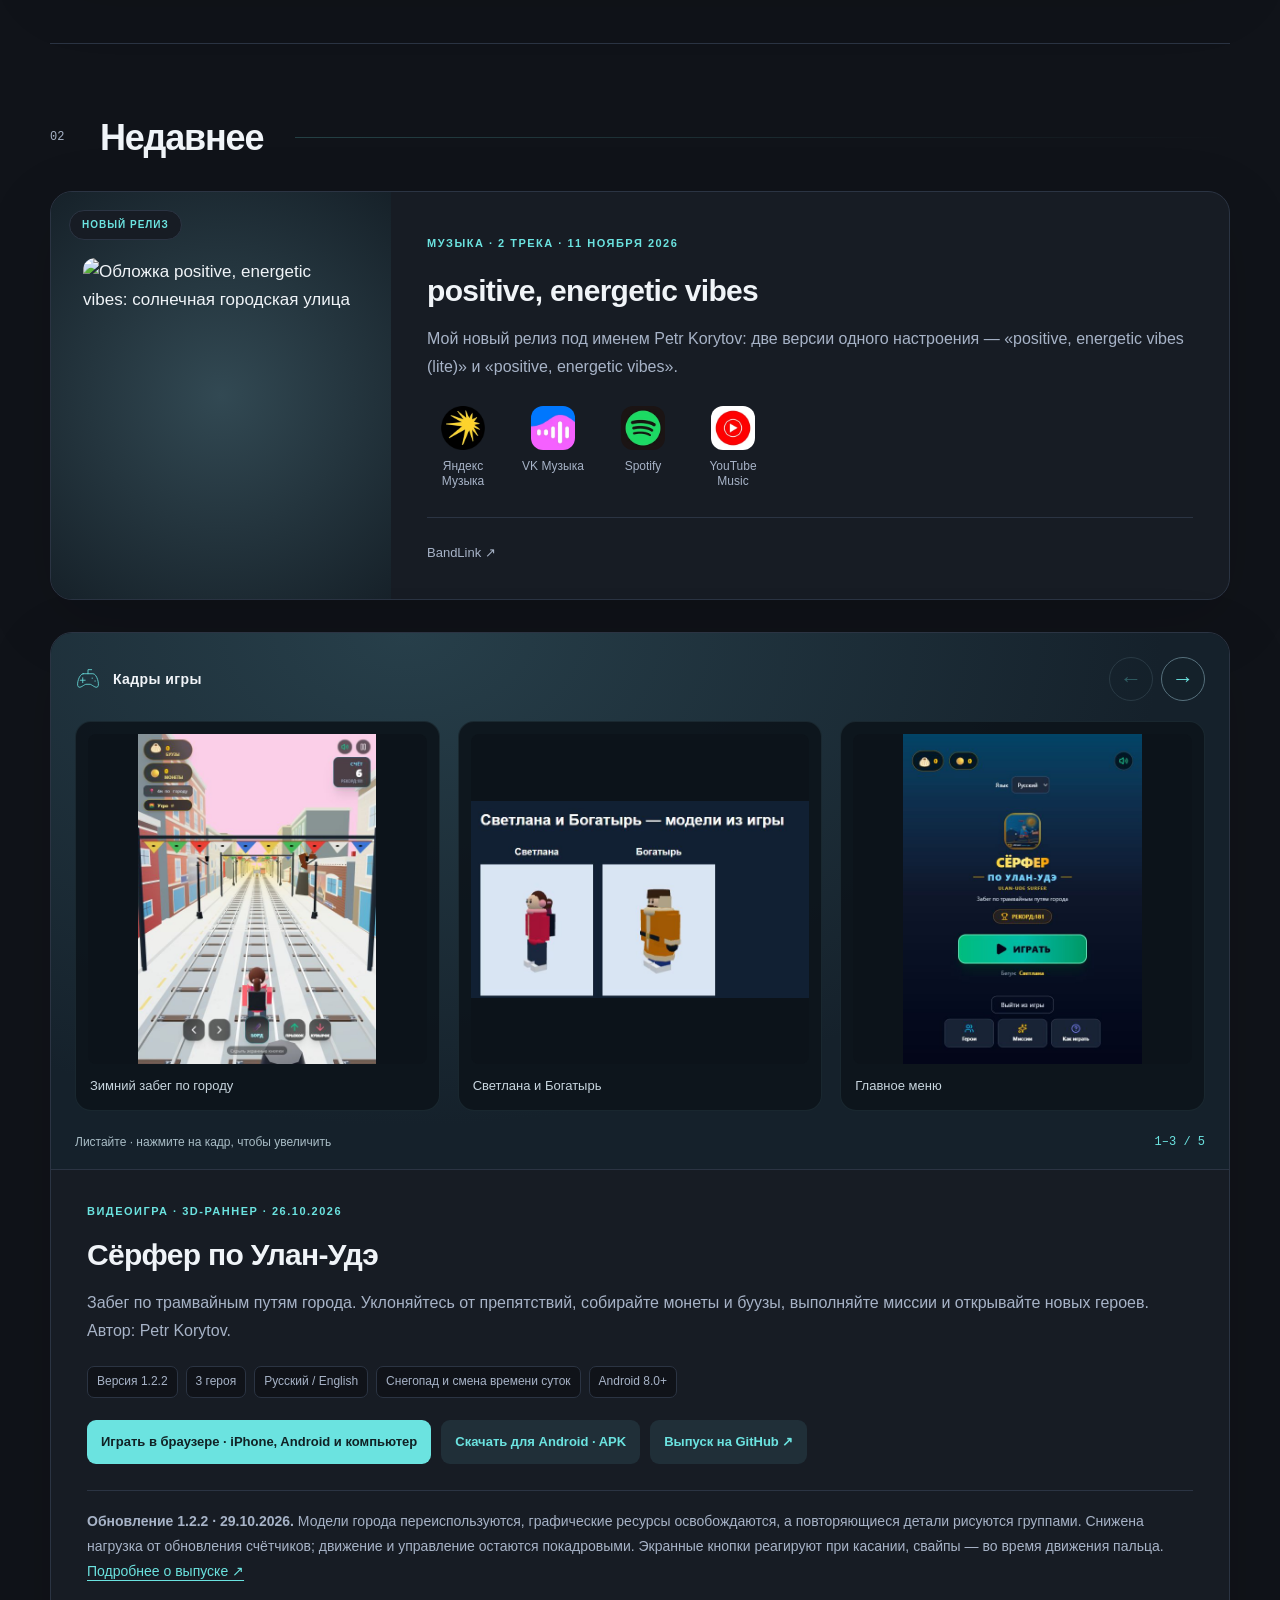
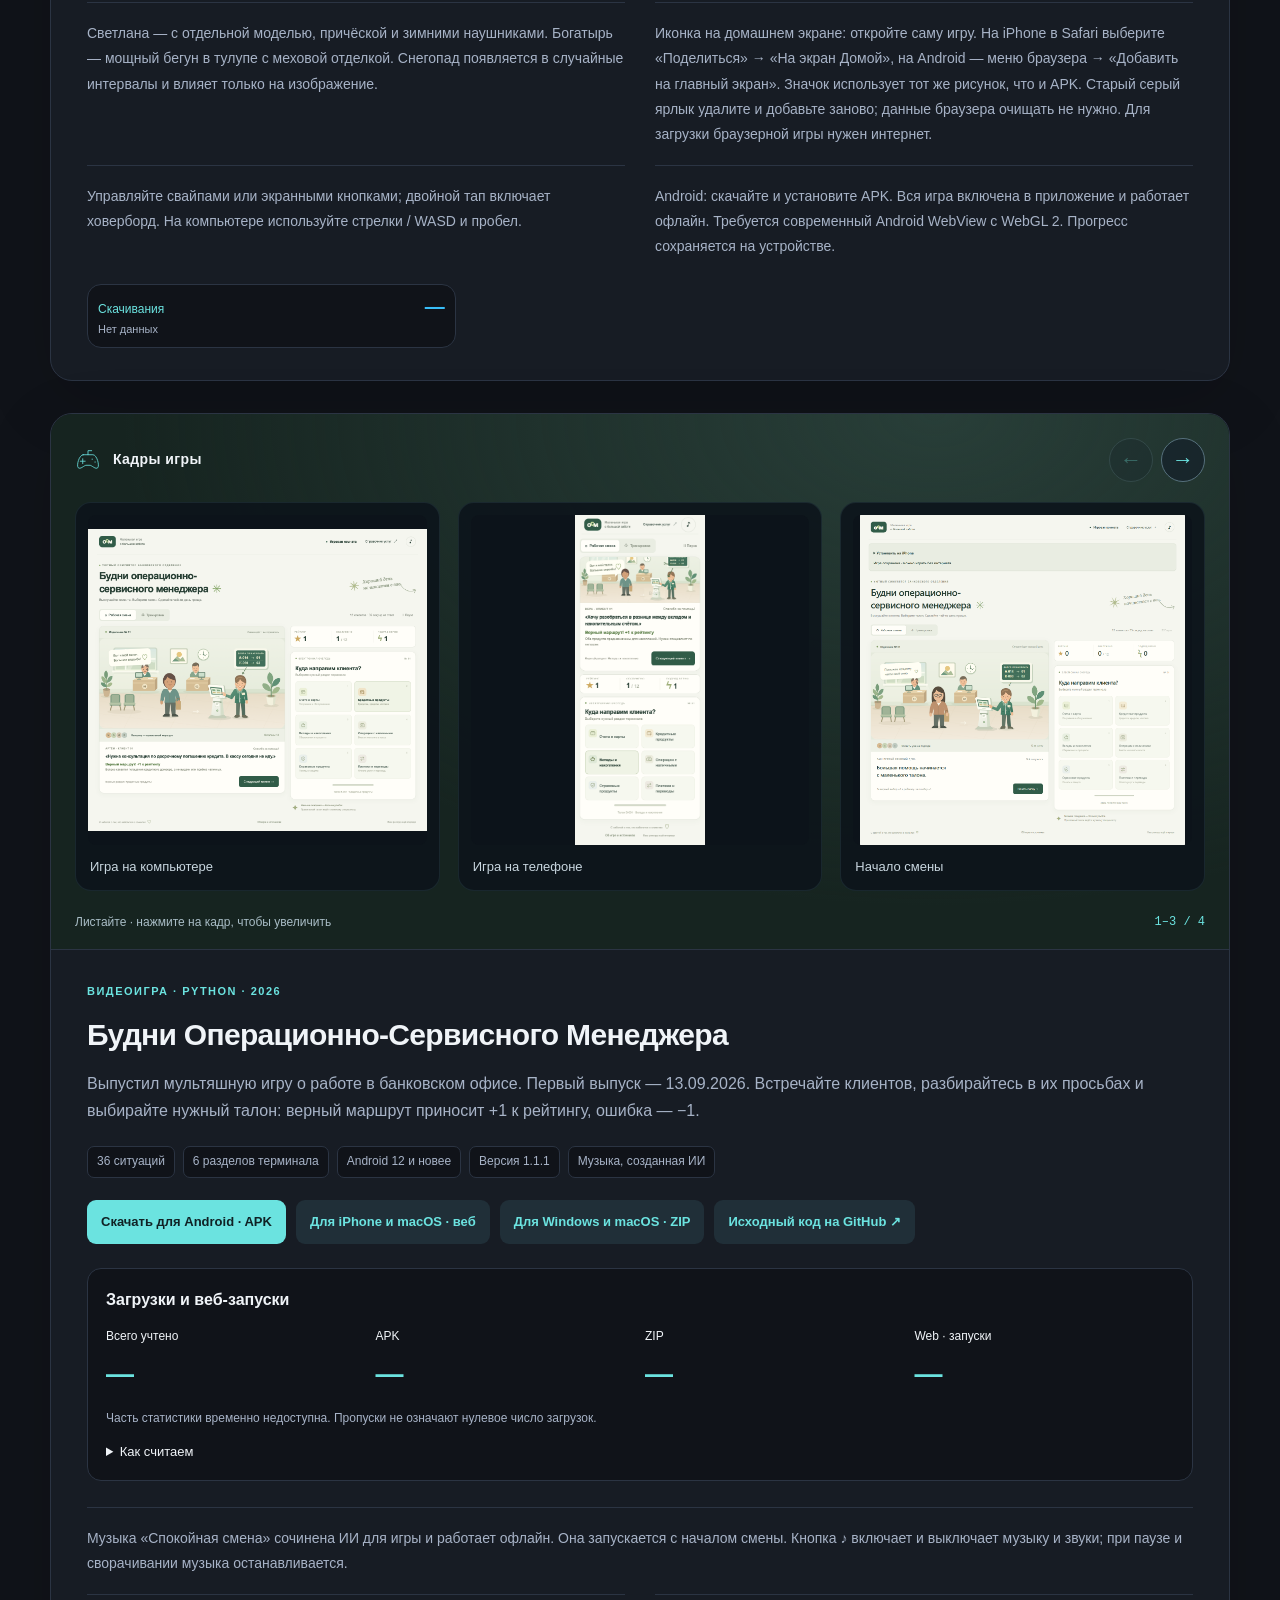
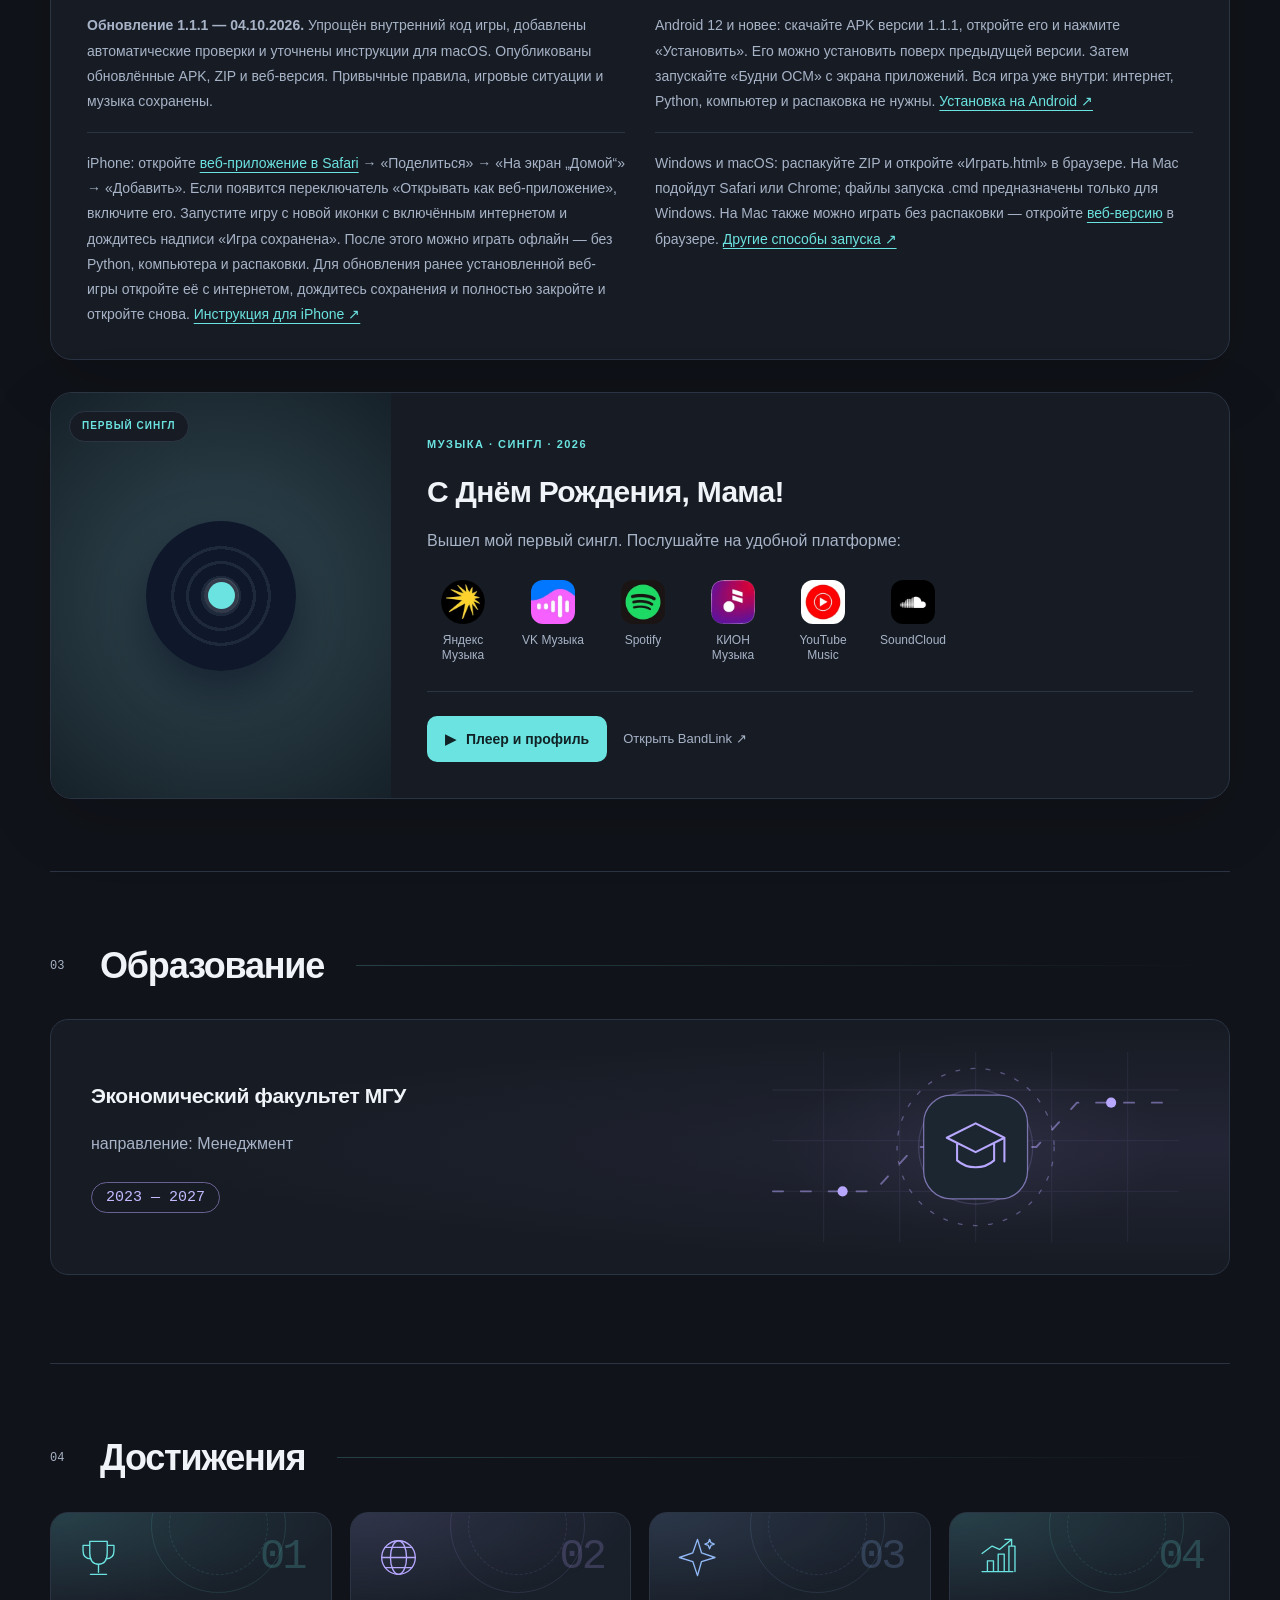
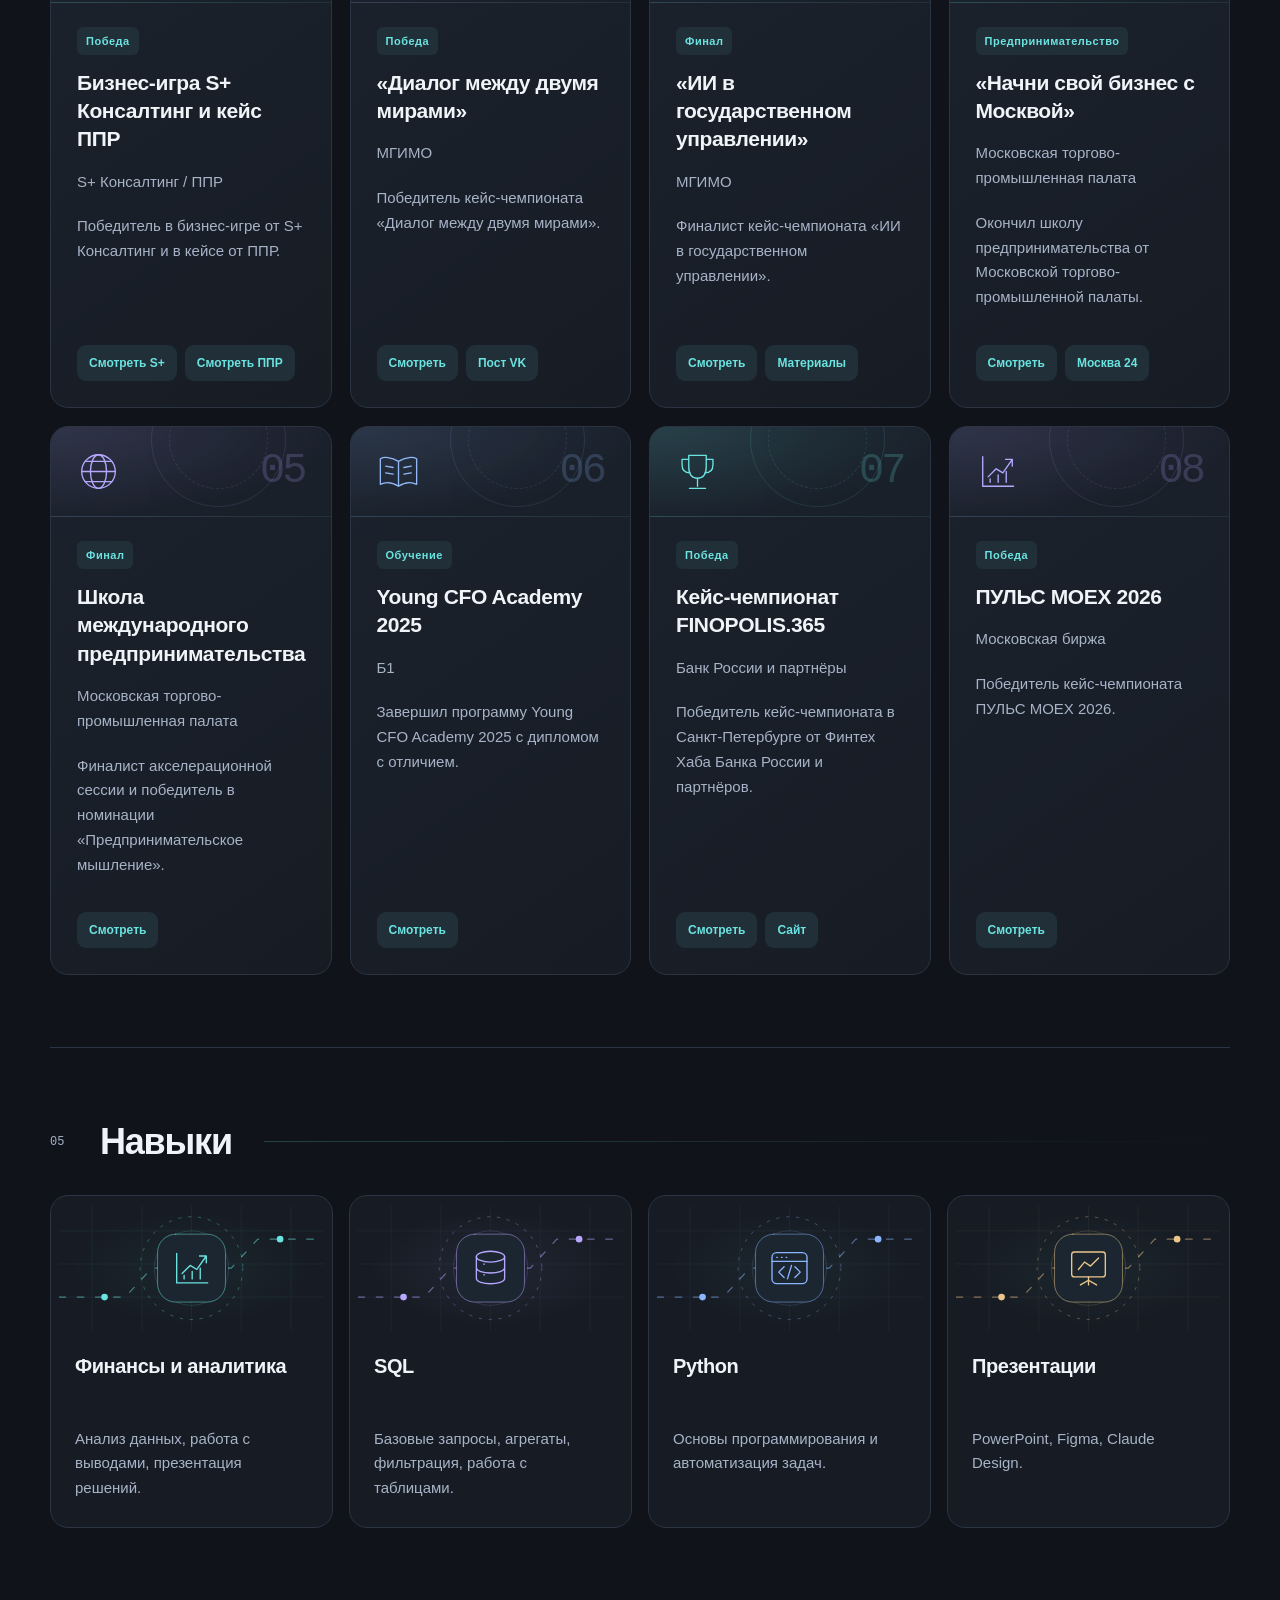
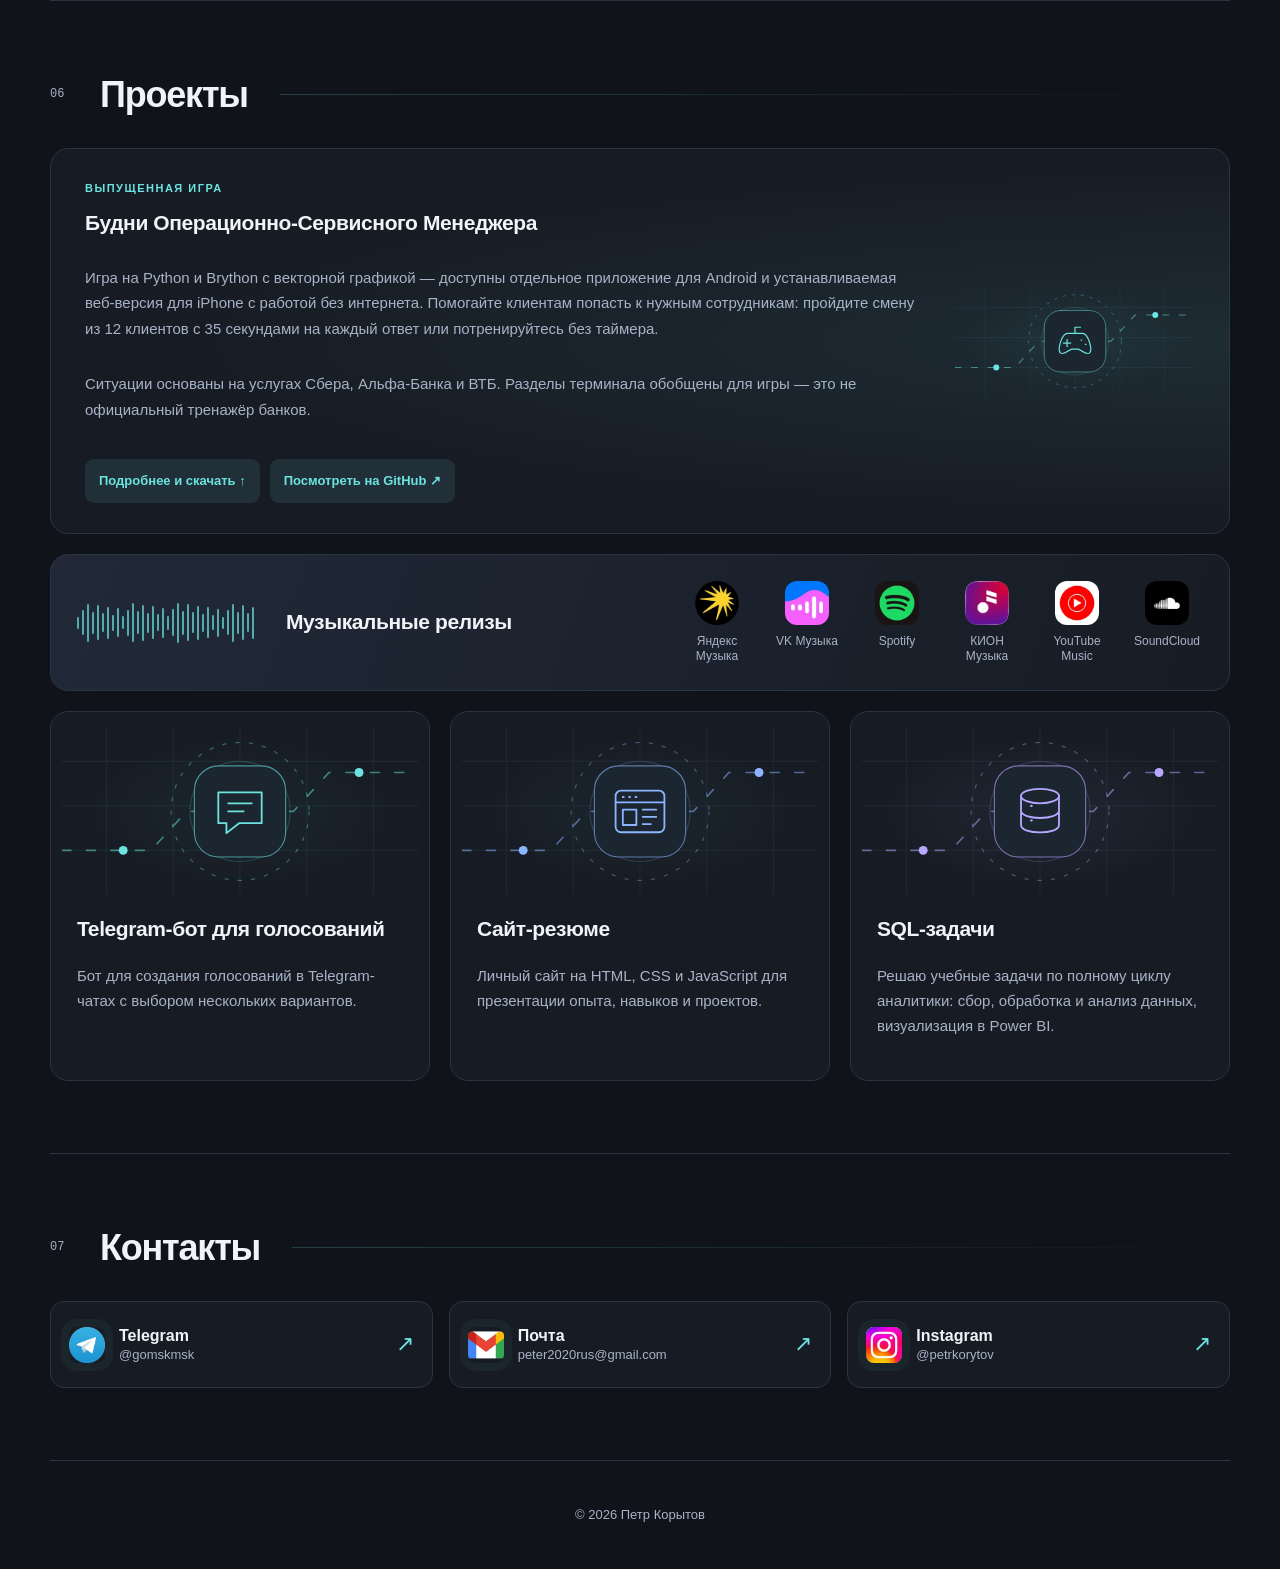
==== commit 93bf66fd: "Publish City Deliverer game" ====
--- a/index.html
+++ b/index.html
@@ -66,6 +66,29 @@
         Участвую в кейс-чемпионатах и создаю собственные проекты.
       </p>
     <div class="interest-map" aria-label="Мои интересы"><div class="interest-node interest-0"><svg class="visual-icon" viewBox="0 0 64 64" aria-hidden="true"><use href="#v-chart"/></svg><span>Финансы</span></div><div class="interest-node interest-1"><svg class="visual-icon" viewBox="0 0 64 64" aria-hidden="true"><use href="#v-database"/></svg><span>SQL</span></div><div class="interest-node interest-2"><svg class="visual-icon" viewBox="0 0 64 64" aria-hidden="true"><use href="#v-code"/></svg><span>Python</span></div><div class="interest-node interest-3"><svg class="visual-icon" viewBox="0 0 64 64" aria-hidden="true"><use href="#v-spark"/></svg><span>ИИ-инструменты</span></div></div></section>
+
+    <section id="city-deliverer-release" class="section" aria-labelledby="city-deliverer-section-title">
+      <h2 id="city-deliverer-section-title">Новая игра</h2>
+      <article class="game-card" id="city-deliverer-game" aria-labelledby="city-deliverer-title">
+        <div class="game-cover">
+          <figure class="game-shot">
+            <a href="assets/city-deliverer-gameplay.png" target="_blank" rel="noopener noreferrer"><img src="assets/city-deliverer-gameplay.png" alt="Игровой процесс City Deliverer: курьерский автомобиль на улице Порт-Морроу" width="2000" height="900"></a>
+            <figcaption>Курьерский автомобиль в Порт-Морроу</figcaption>
+          </figure>
+        </div>
+        <div class="game-body">
+          <span class="game-tag">Видеоигра · 3D-курьер · <time datetime="2026-11-24">24.11.2026</time></span>
+          <h3 id="city-deliverer-title">City Deliverer</h3>
+          <p>Исследуйте Порт-Морроу за рулём курьерского автомобиля: выполняйте поручения, участвуйте в уличных гонках, открывайте машины и уходите от полиции.</p>
+          <ul class="game-facts" aria-label="Особенности игры"><li>3D-город</li><li>4 задания</li><li>Русский / English</li></ul>
+          <div class="game-actions">
+            <a class="game-action-primary" href="games/city-deliverer/">Играть в браузере</a>
+            <a href="https://petrkorytov.kimi.page/" target="_blank" rel="noopener noreferrer">Версия на Kimi ↗</a>
+            <a href="https://github.com/peter20191233/resume-site/tree/main/games/city-deliverer" target="_blank" rel="noopener noreferrer">Код на GitHub ↗</a>
+          </div>
+        </div>
+      </article>
+    </section>
 
     <section id="newdawn-release" class="section" aria-labelledby="newdawn-section-title">
       <h2 id="newdawn-section-title">Выпуск игры</h2>
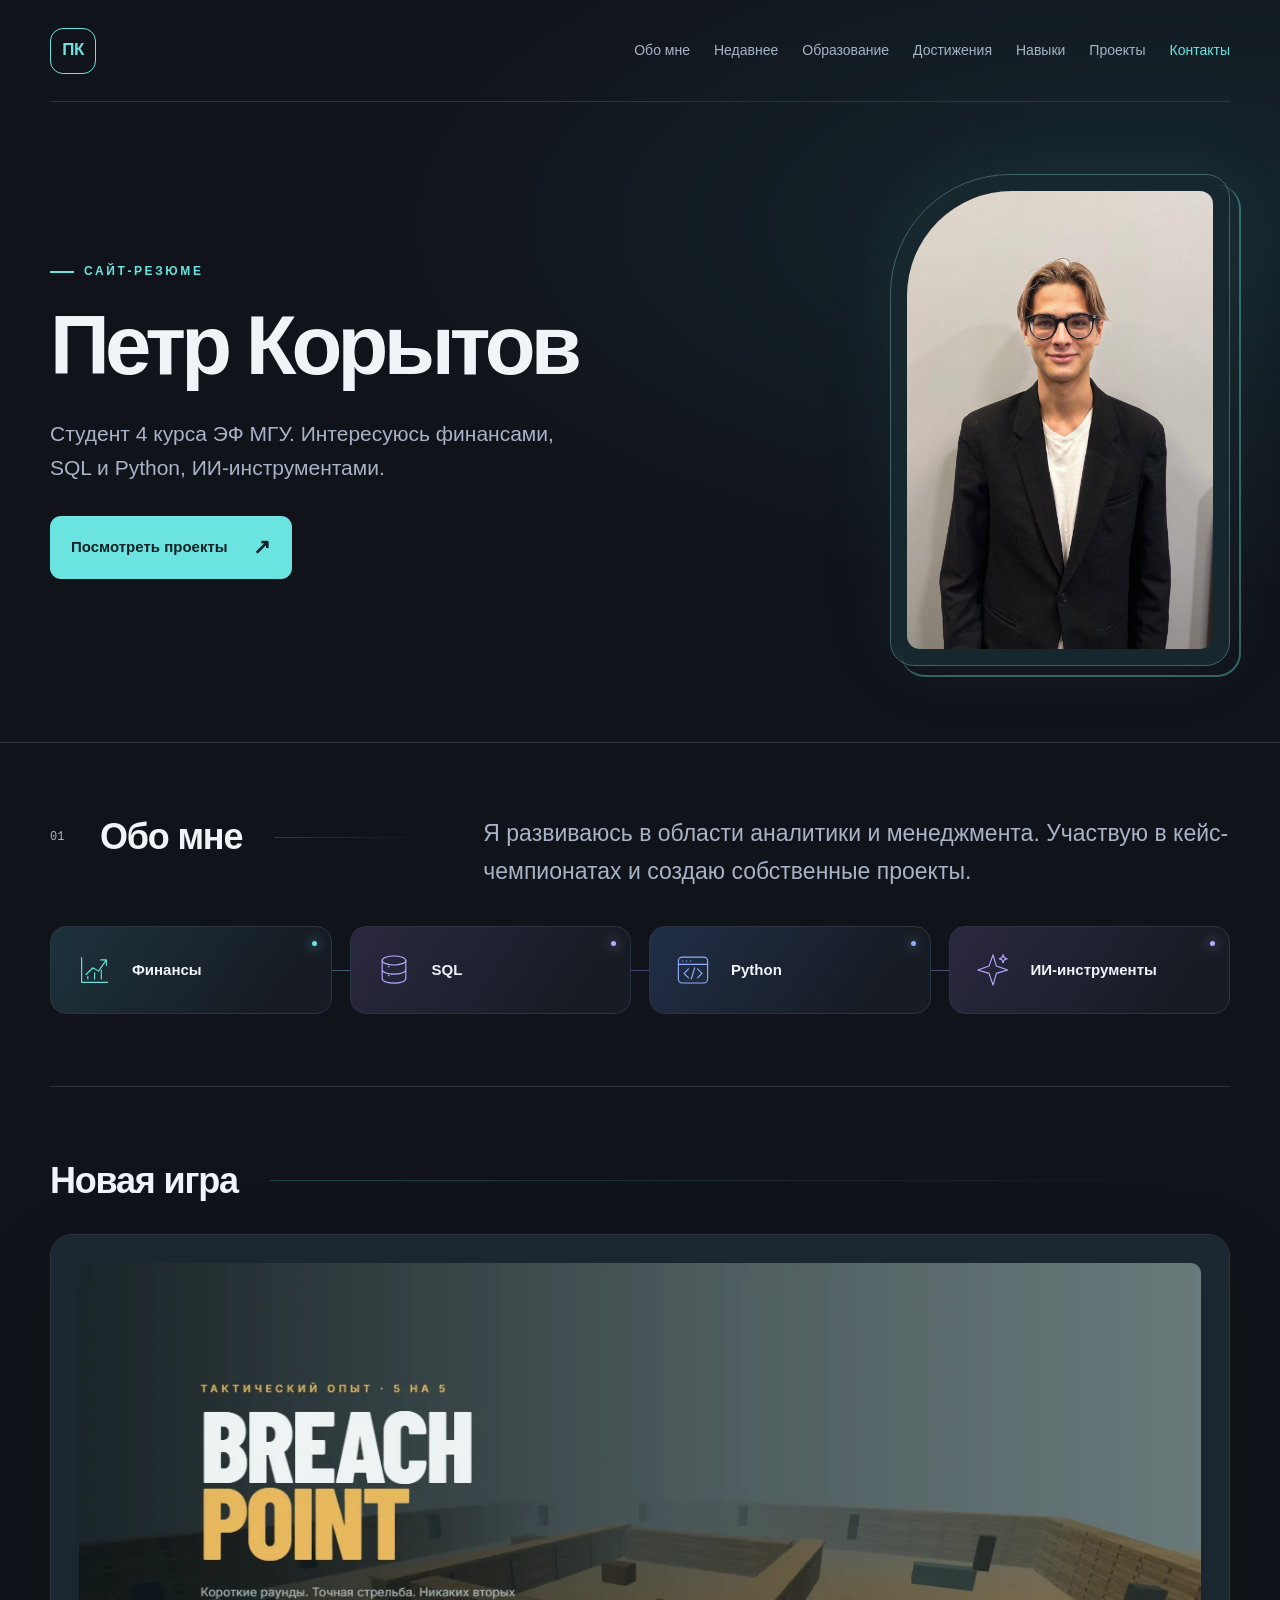
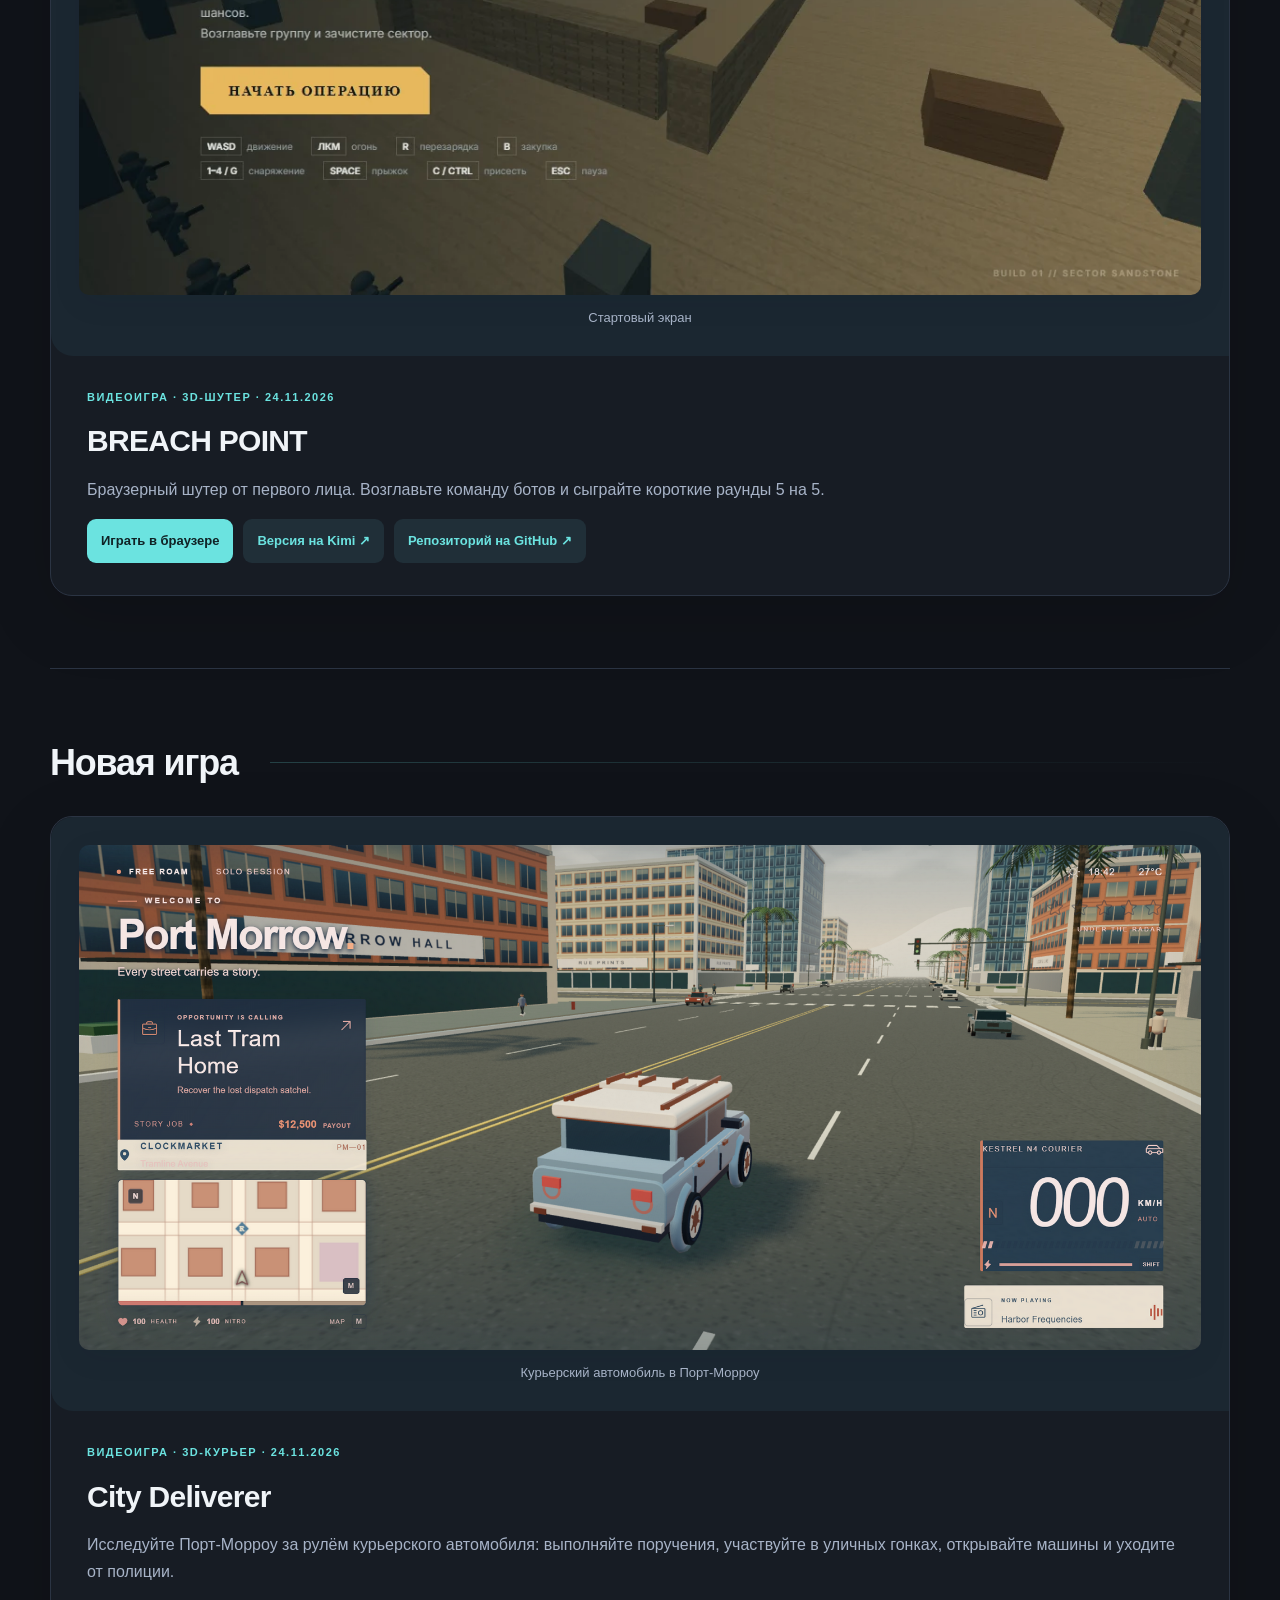
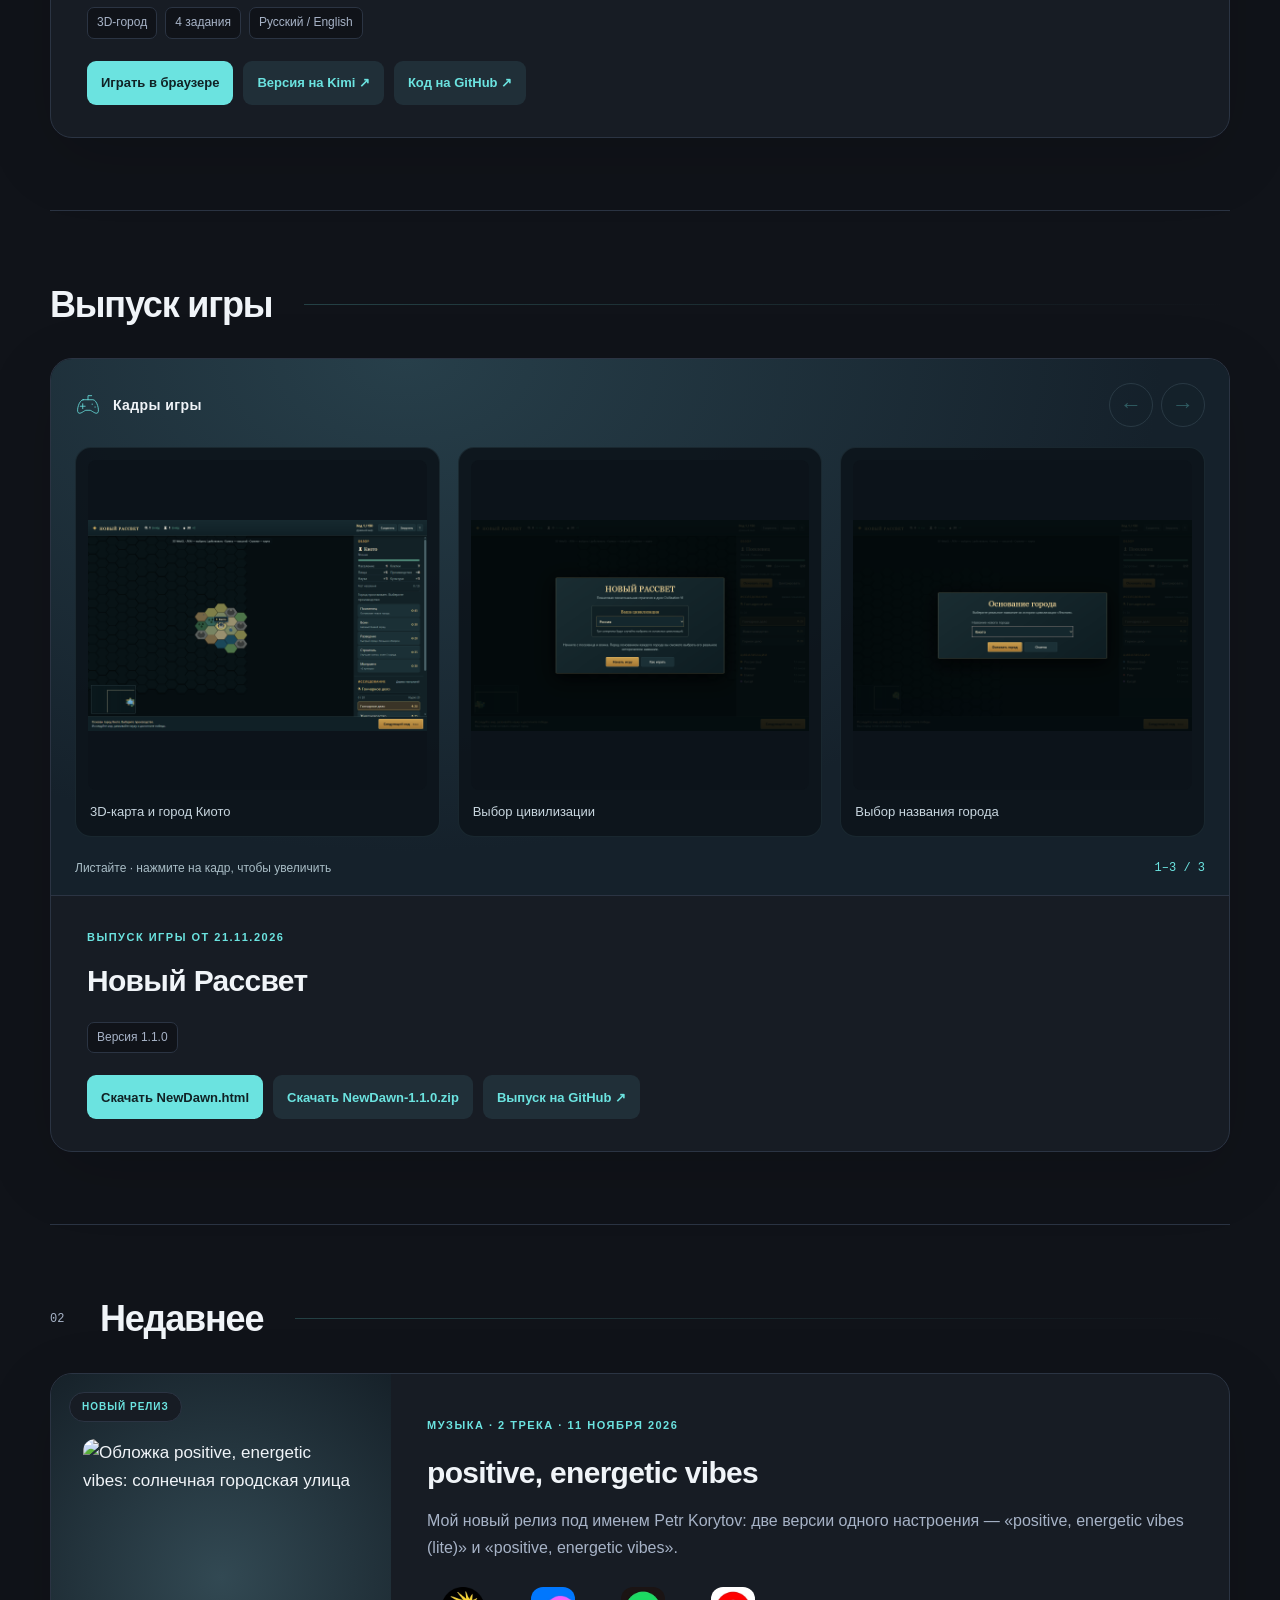
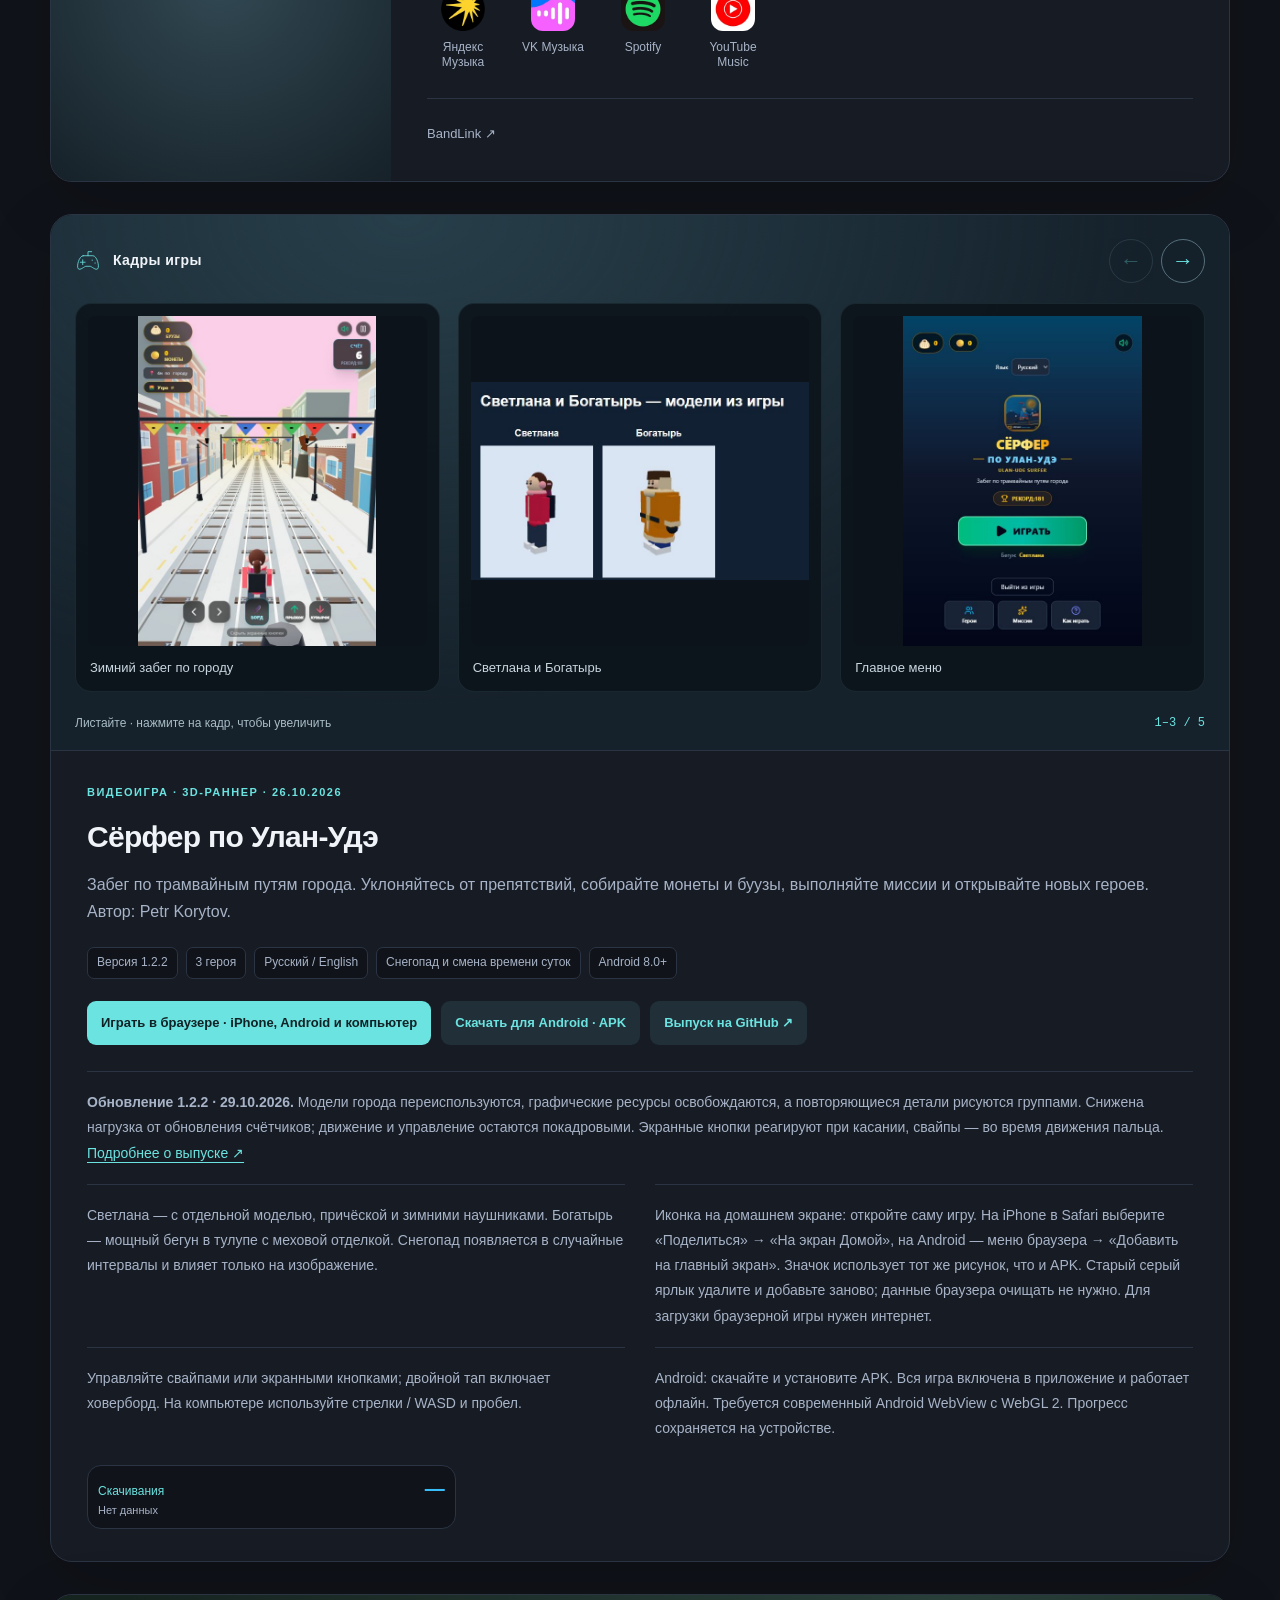
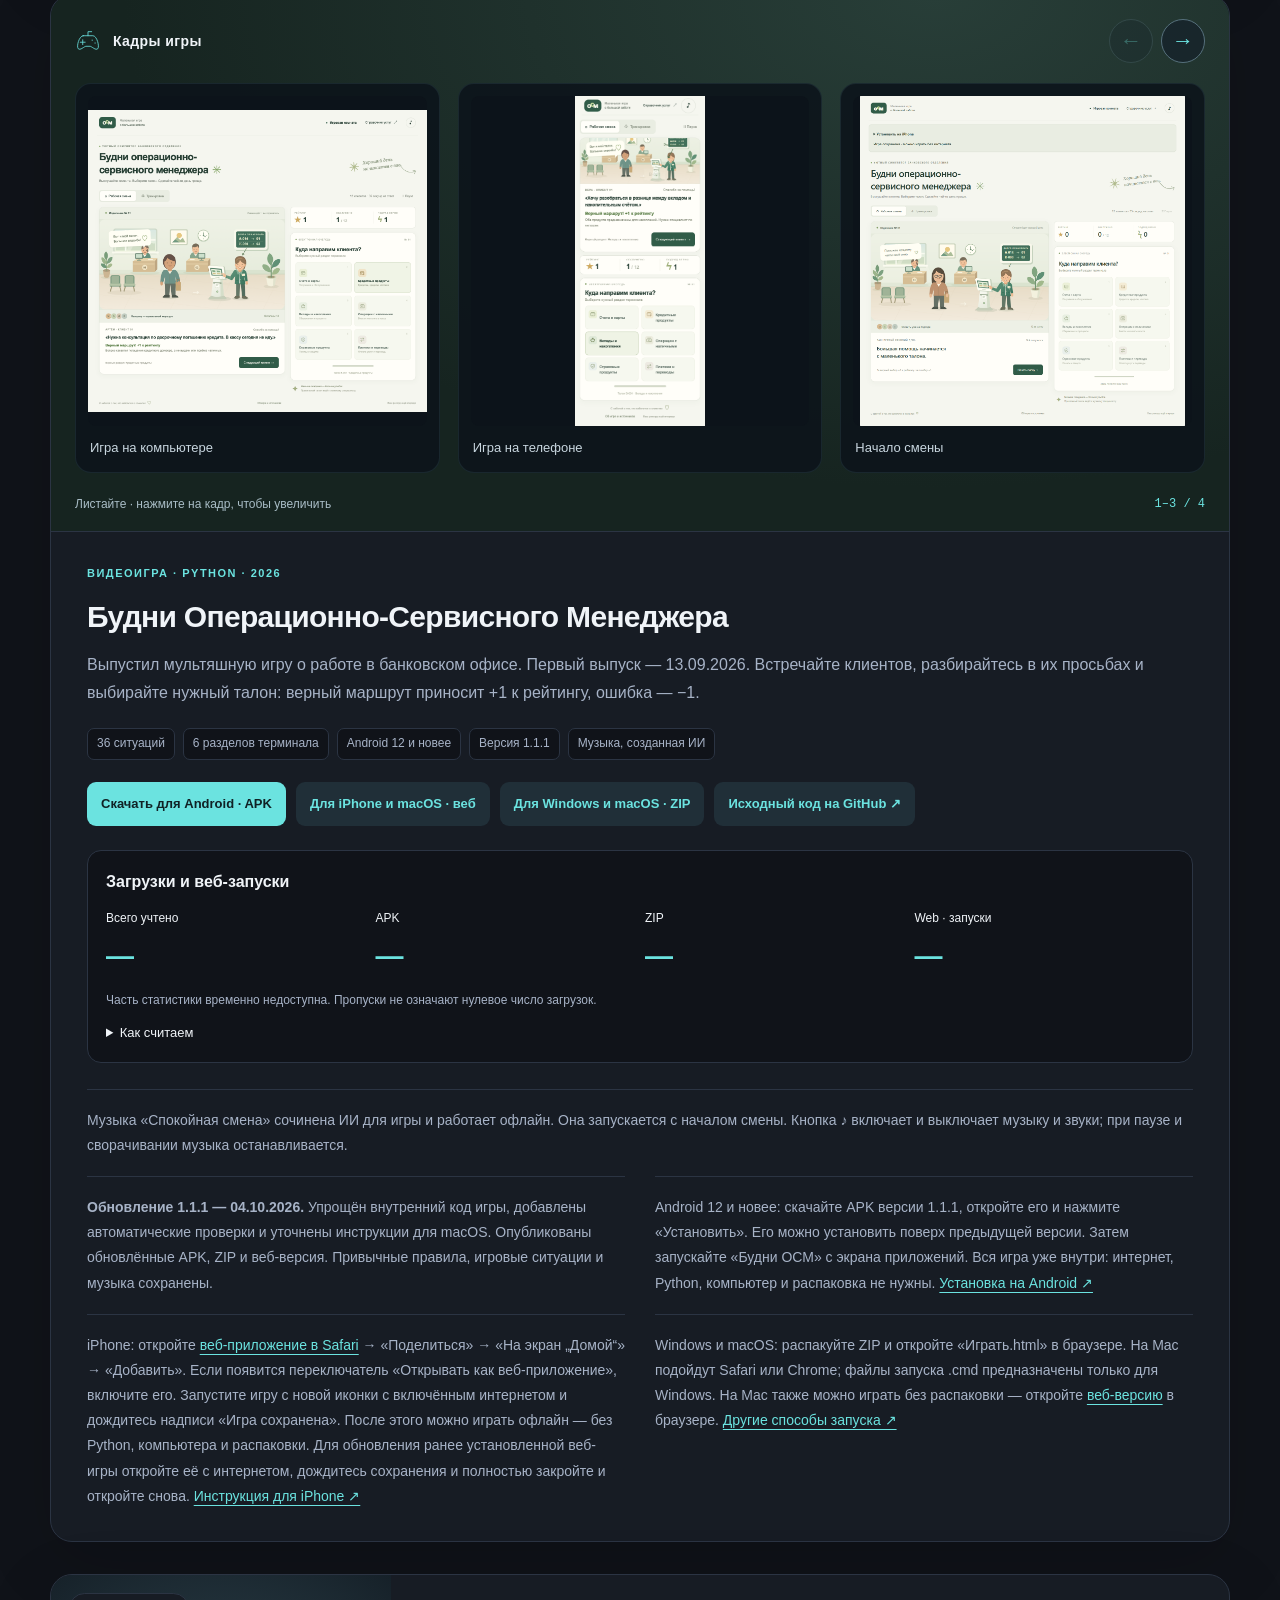
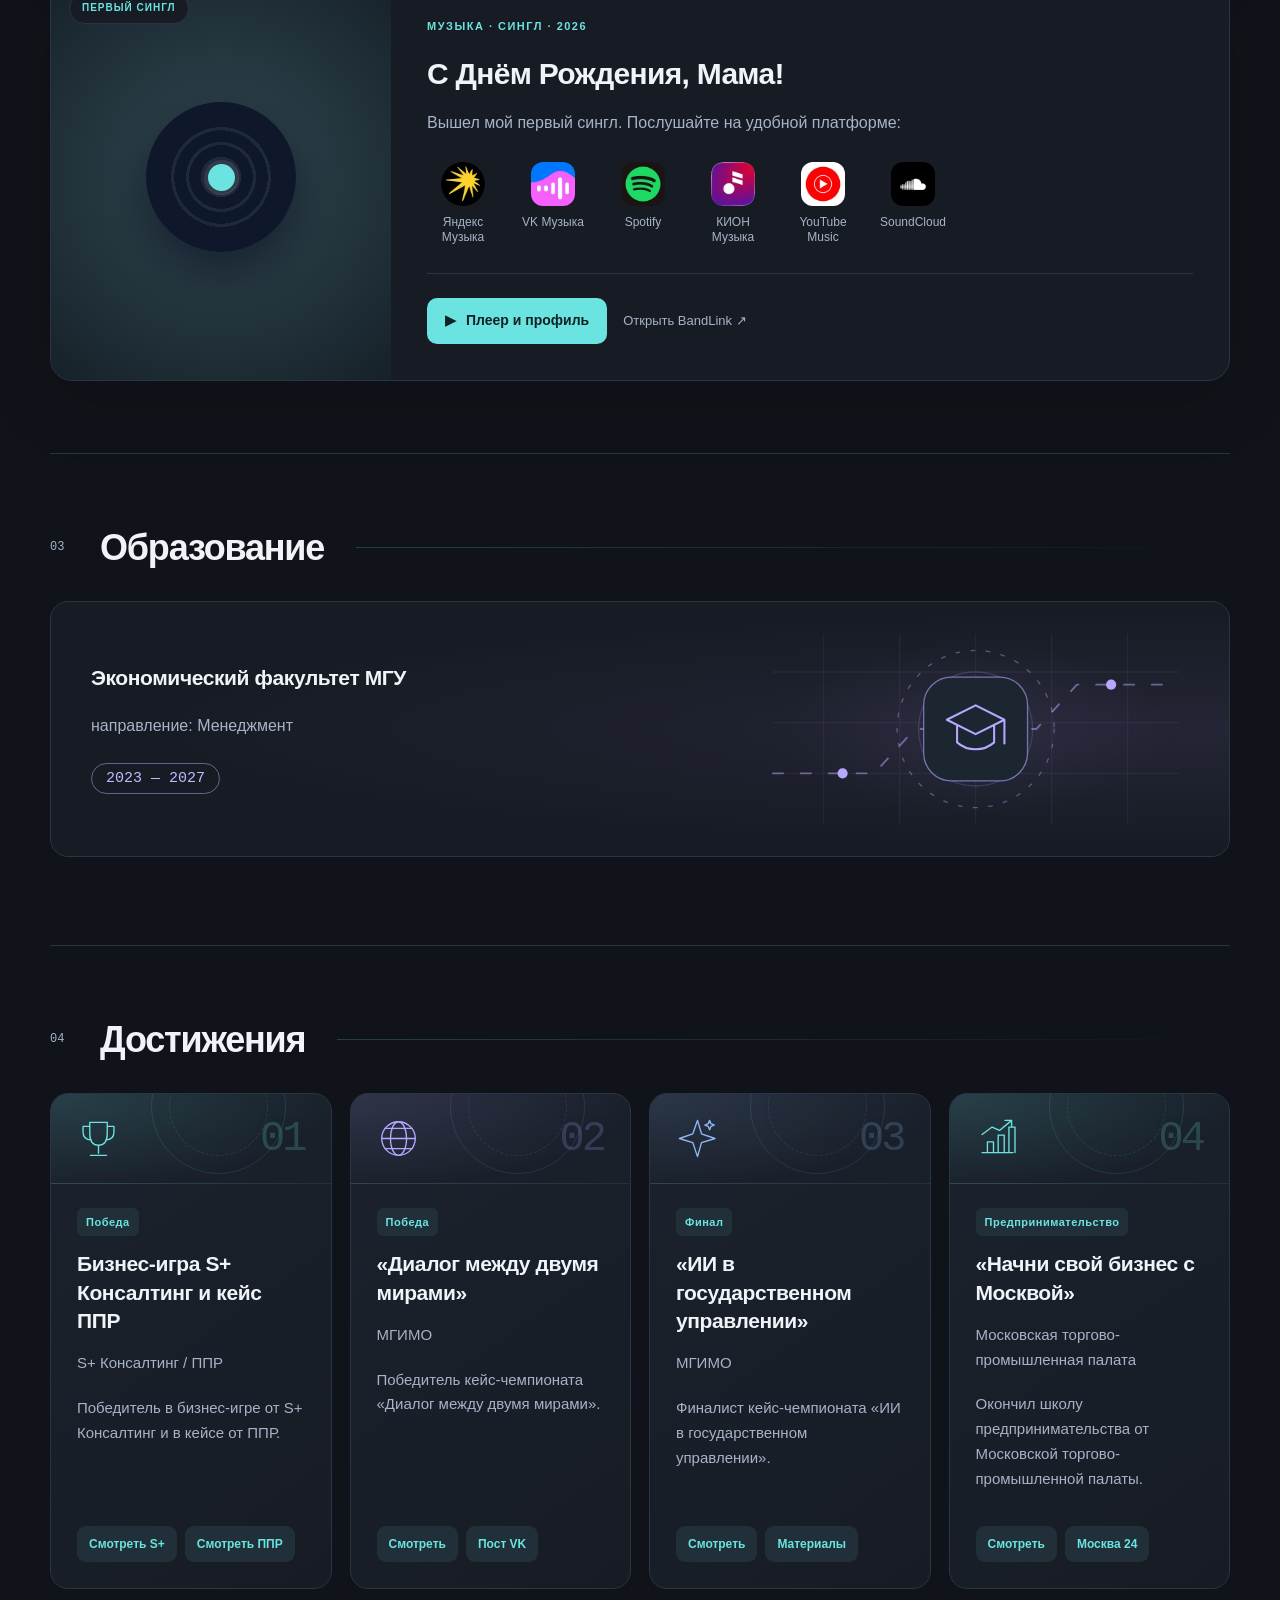
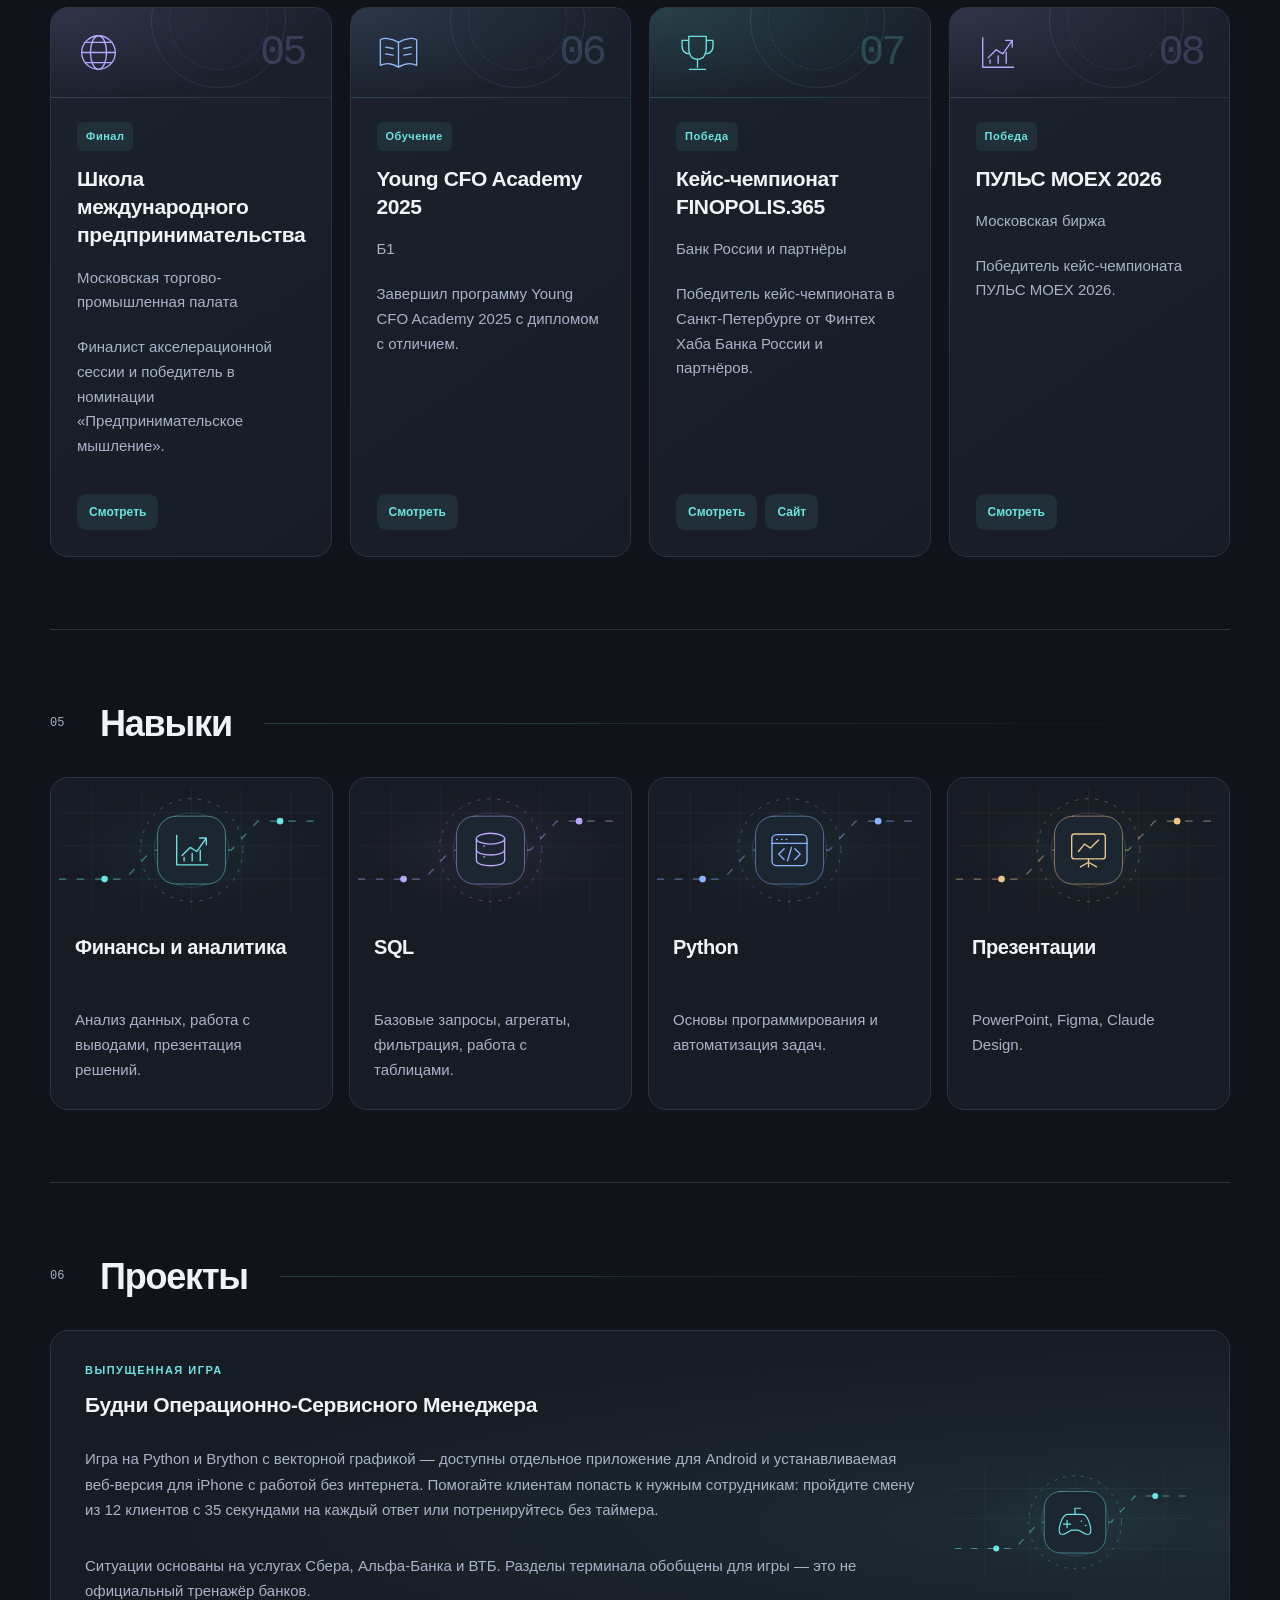
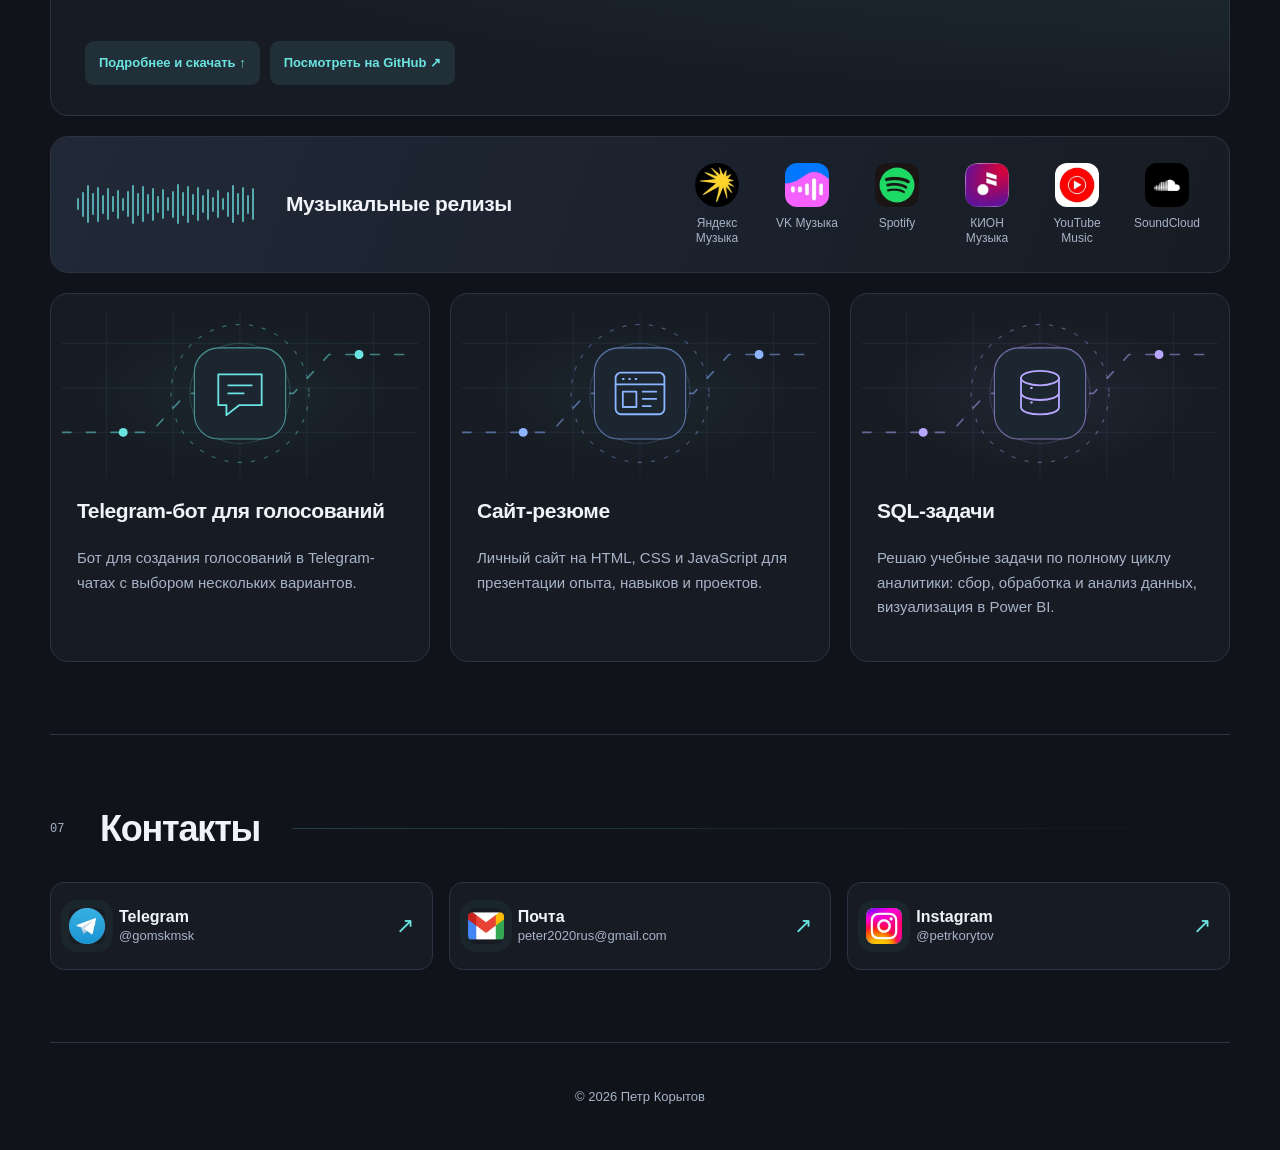
==== commit 23c1c2c6: "Add BREACH POINT to the portfolio" ====
--- a/index.html
+++ b/index.html
@@ -67,18 +67,40 @@
       </p>
     <div class="interest-map" aria-label="Мои интересы"><div class="interest-node interest-0"><svg class="visual-icon" viewBox="0 0 64 64" aria-hidden="true"><use href="#v-chart"/></svg><span>Финансы</span></div><div class="interest-node interest-1"><svg class="visual-icon" viewBox="0 0 64 64" aria-hidden="true"><use href="#v-database"/></svg><span>SQL</span></div><div class="interest-node interest-2"><svg class="visual-icon" viewBox="0 0 64 64" aria-hidden="true"><use href="#v-code"/></svg><span>Python</span></div><div class="interest-node interest-3"><svg class="visual-icon" viewBox="0 0 64 64" aria-hidden="true"><use href="#v-spark"/></svg><span>ИИ-инструменты</span></div></div></section>
 
+    <section id="breach-point-release" class="section" aria-labelledby="breach-point-section-title">
+      <h2 id="breach-point-section-title">Новая игра</h2>
+      <article class="game-card" id="breach-point-game" aria-labelledby="breach-point-title">
+        <div class="game-cover">
+          <figure class="game-shot">
+            <a href="assets/breach-point-menu.webp" target="_blank" rel="noopener noreferrer"><img src="assets/breach-point-menu.webp" alt="Стартовый экран BREACH POINT на фоне игровой карты" width="1200" height="675"></a>
+            <figcaption>Стартовый экран</figcaption>
+          </figure>
+        </div>
+        <div class="game-body">
+          <span class="game-tag">Видеоигра · 3D-шутер · <time datetime="2026-11-24">24.11.2026</time></span>
+          <h3 id="breach-point-title">BREACH POINT</h3>
+          <p>Браузерный шутер от первого лица. Возглавьте команду ботов и сыграйте короткие раунды 5 на 5.</p>
+          <div class="game-actions">
+            <a class="game-action-primary" href="games/breach-point/">Играть в браузере</a>
+            <a href="https://petr-korytov.kimi.page/" target="_blank" rel="noopener noreferrer">Версия на Kimi ↗</a>
+            <a href="https://github.com/peter20191233/breach-point" target="_blank" rel="noopener noreferrer">Репозиторий на GitHub ↗</a>
+          </div>
+        </div>
+      </article>
+    </section>
+
     <section id="city-deliverer-release" class="section" aria-labelledby="city-deliverer-section-title">
       <h2 id="city-deliverer-section-title">Новая игра</h2>
       <article class="game-card" id="city-deliverer-game" aria-labelledby="city-deliverer-title">
         <div class="game-cover">
           <figure class="game-shot">
-            <a href="assets/city-deliverer-gameplay.png" target="_blank" rel="noopener noreferrer"><img src="assets/city-deliverer-gameplay.png" alt="Игровой процесс City Deliverer: курьерский автомобиль на улице Порт-Морроу" width="2000" height="900"></a>
+            <a href="assets/city-deliverer-gameplay.png" target="_blank" rel="noopener noreferrer"><img src="assets/city-deliverer-gameplay.png" alt="Игровой процесс City ​Deliverer: курьерский автомобиль на улице Порт-Морроу" width="2000" height="900"></a>
             <figcaption>Курьерский автомобиль в Порт-Морроу</figcaption>
           </figure>
         </div>
         <div class="game-body">
           <span class="game-tag">Видеоигра · 3D-курьер · <time datetime="2026-11-24">24.11.2026</time></span>
-          <h3 id="city-deliverer-title">City Deliverer</h3>
+          <h3 id="city-deliverer-title">City ​Deliverer</h3>
           <p>Исследуйте Порт-Морроу за рулём курьерского автомобиля: выполняйте поручения, участвуйте в уличных гонках, открывайте машины и уходите от полиции.</p>
           <ul class="game-facts" aria-label="Особенности игры"><li>3D-город</li><li>4 задания</li><li>Русский / English</li></ul>
           <div class="game-actions">
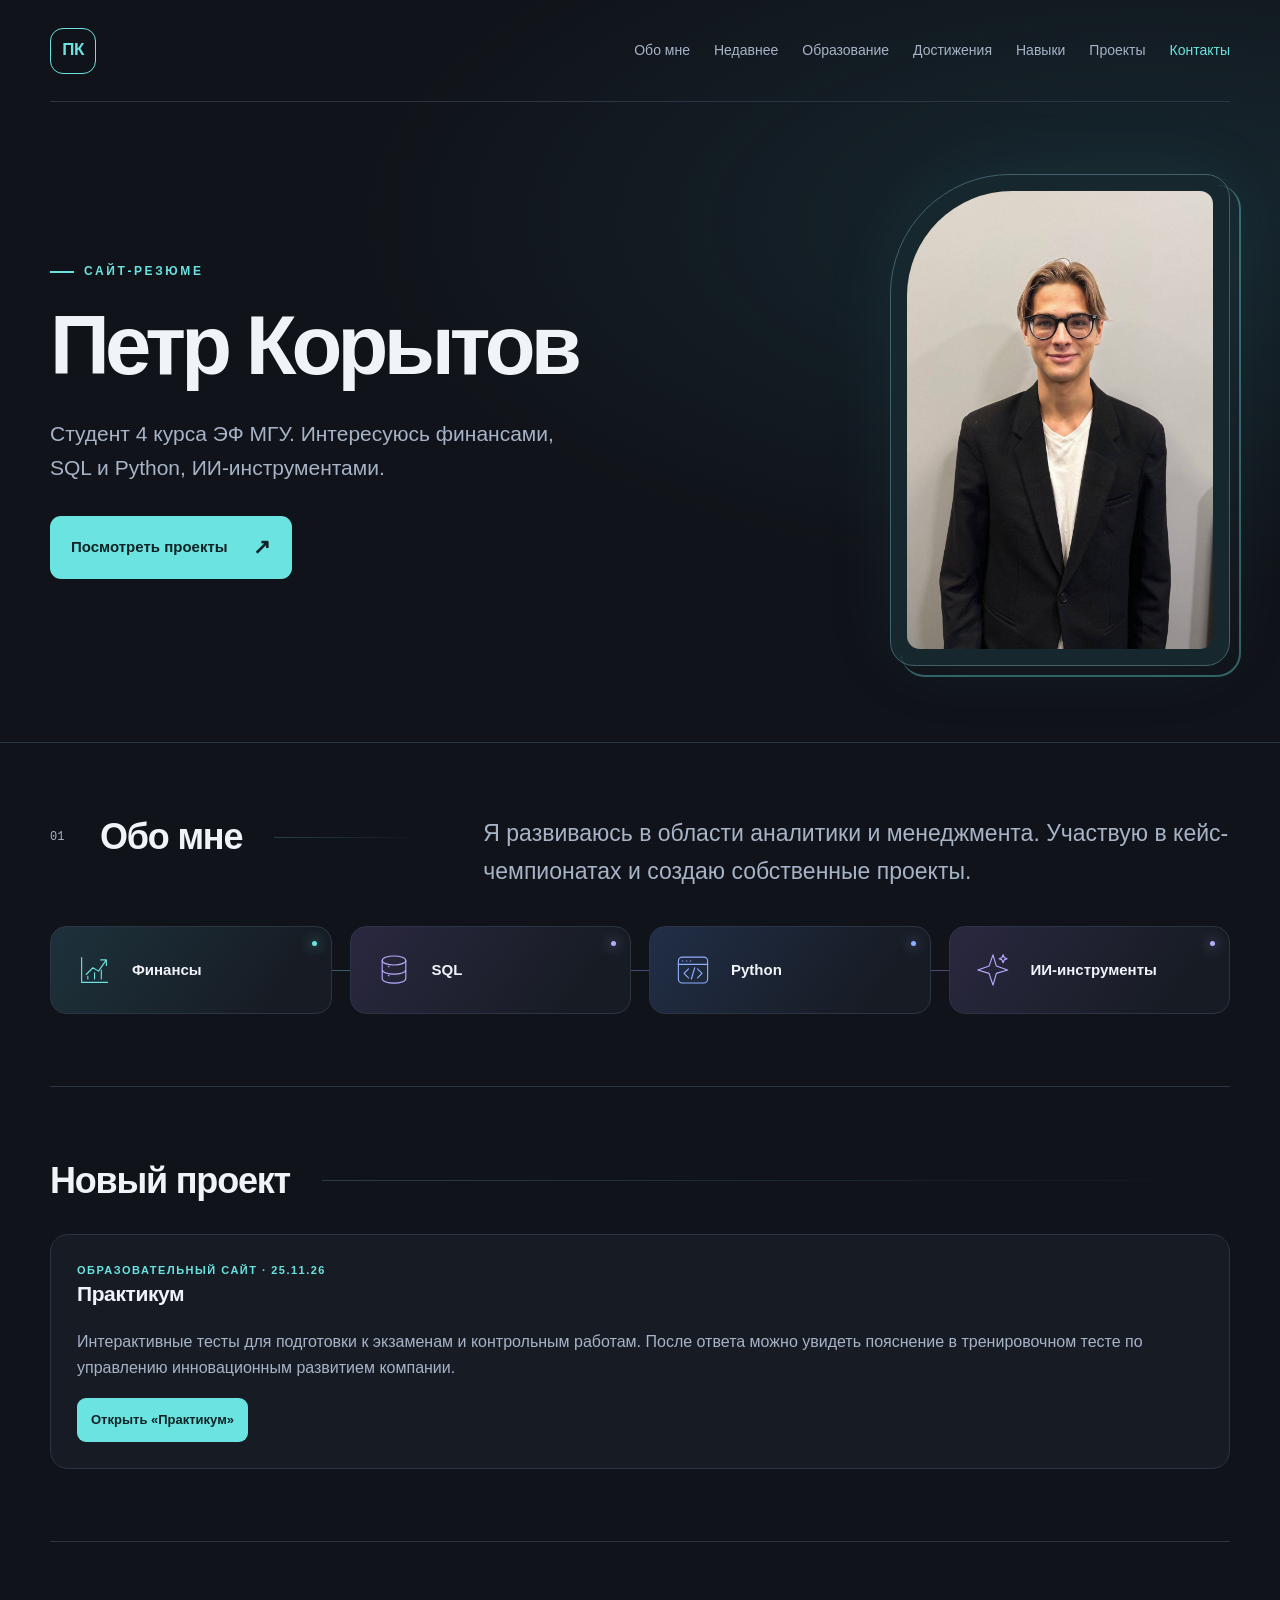
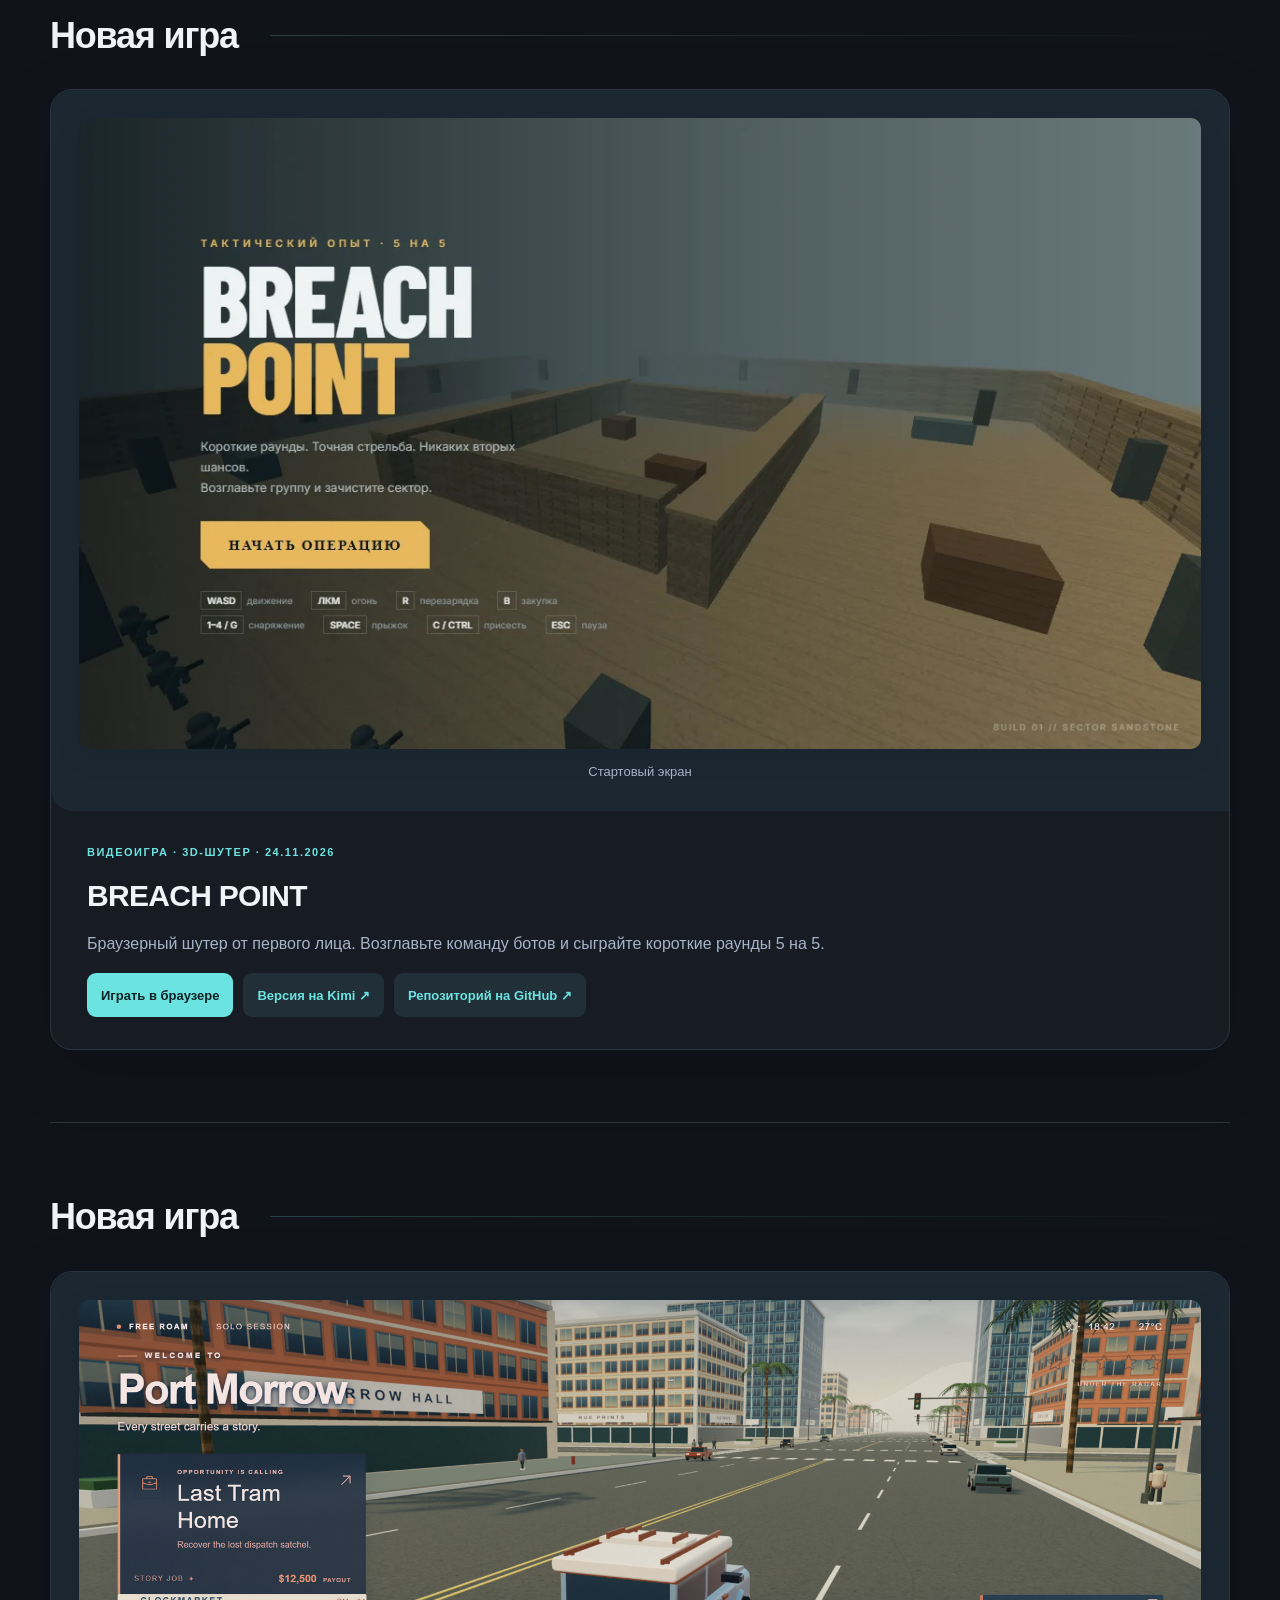
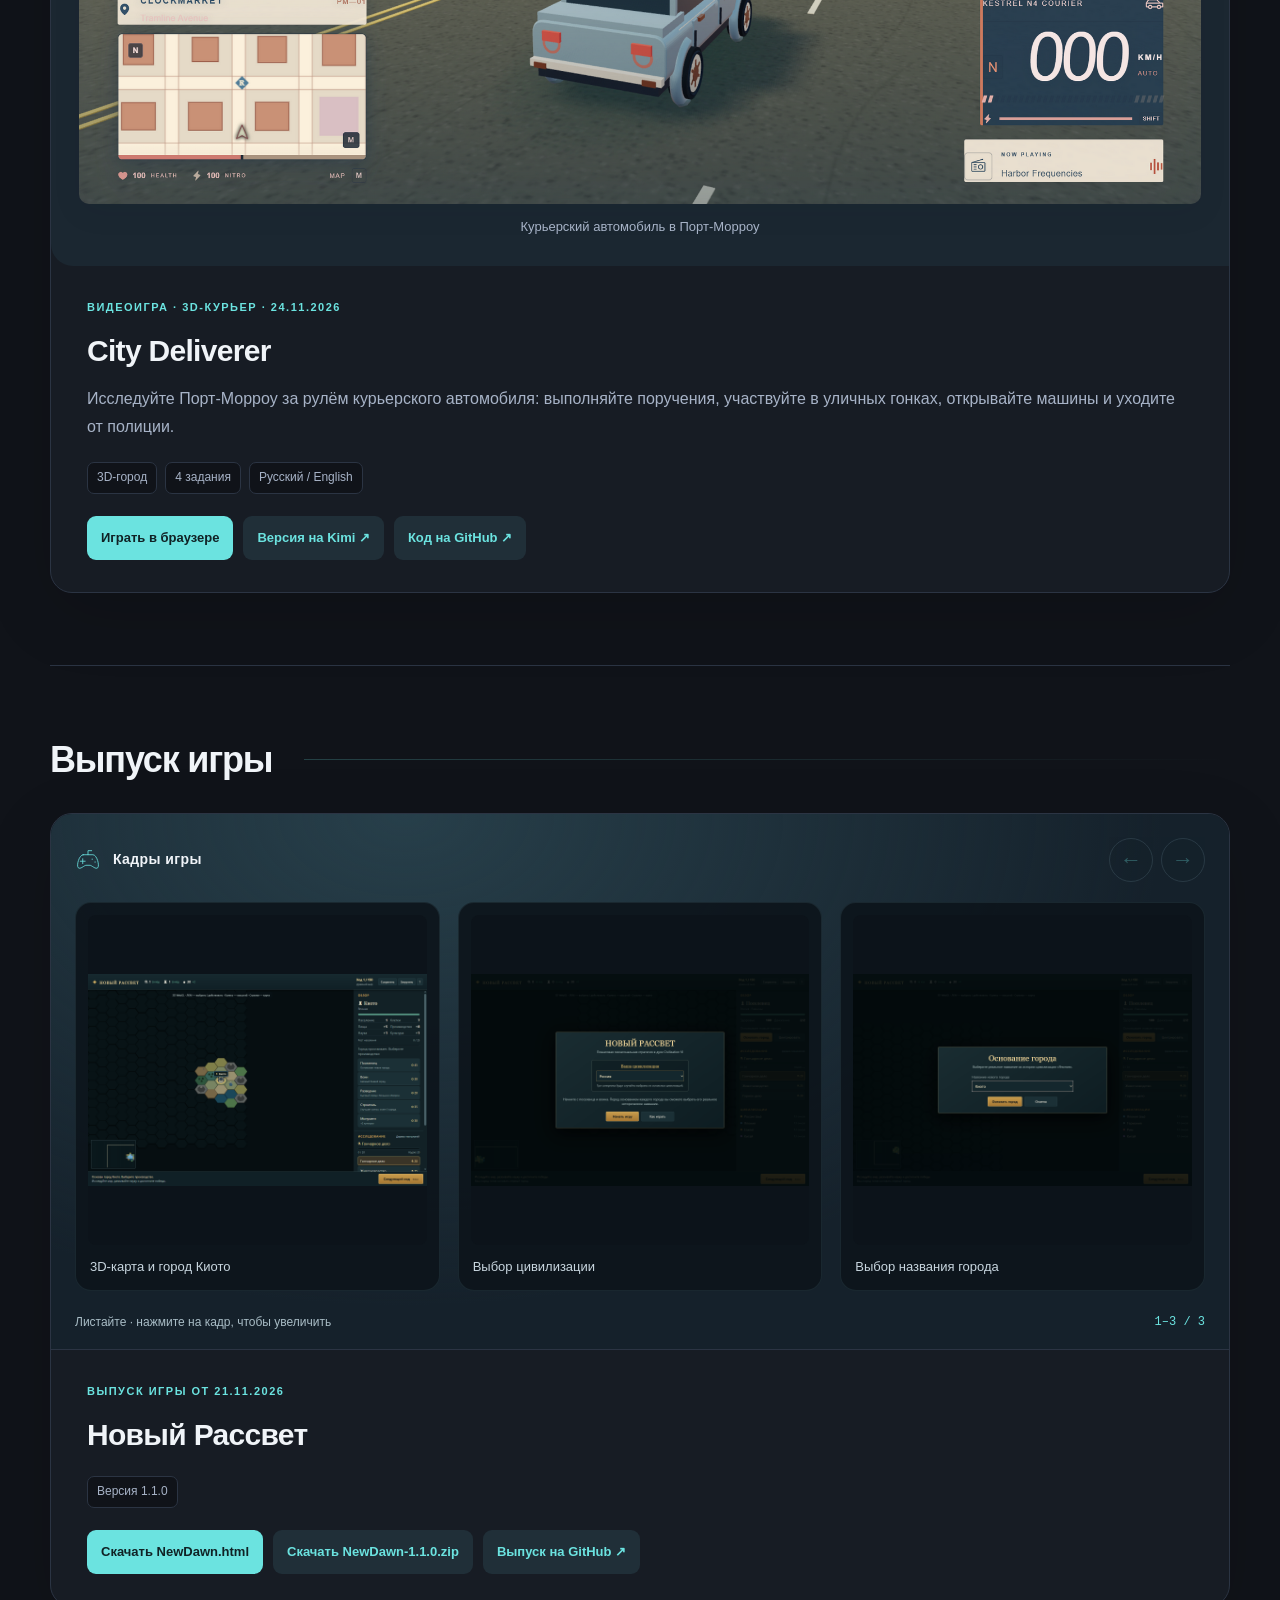
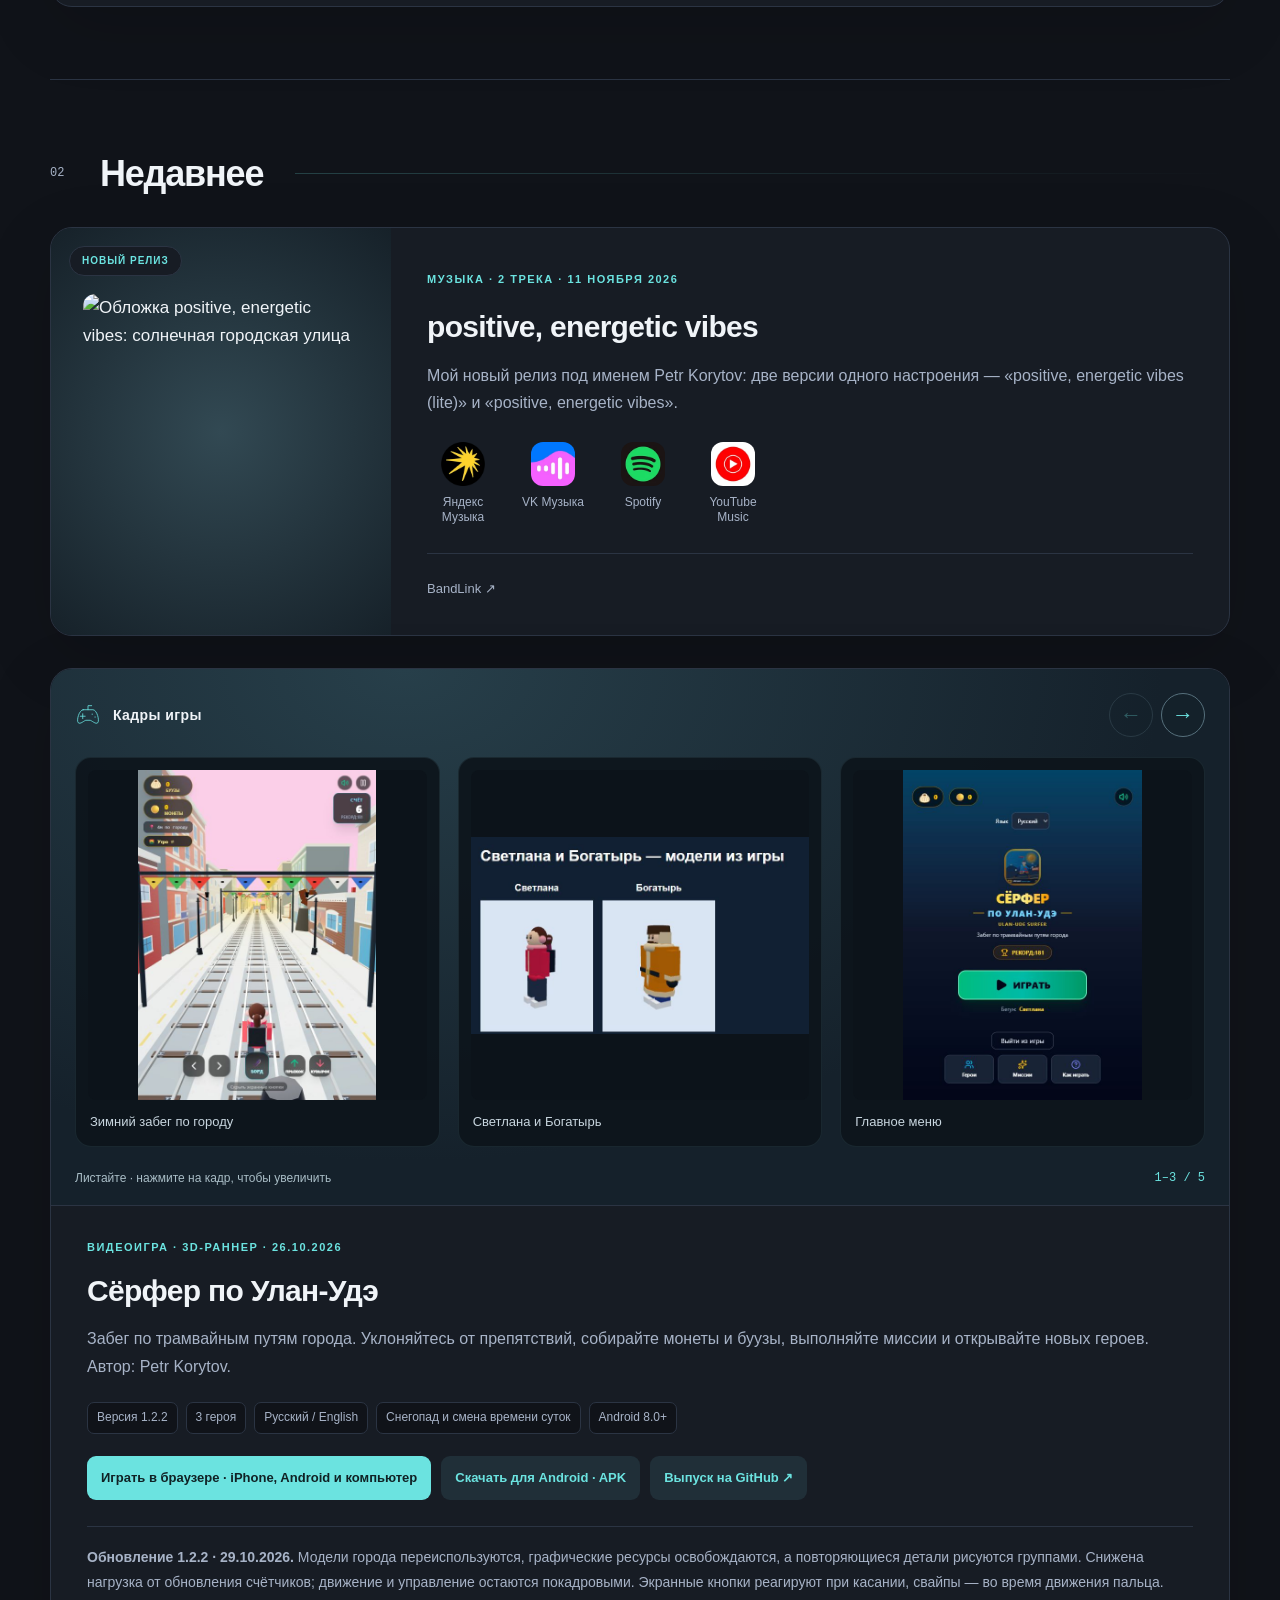
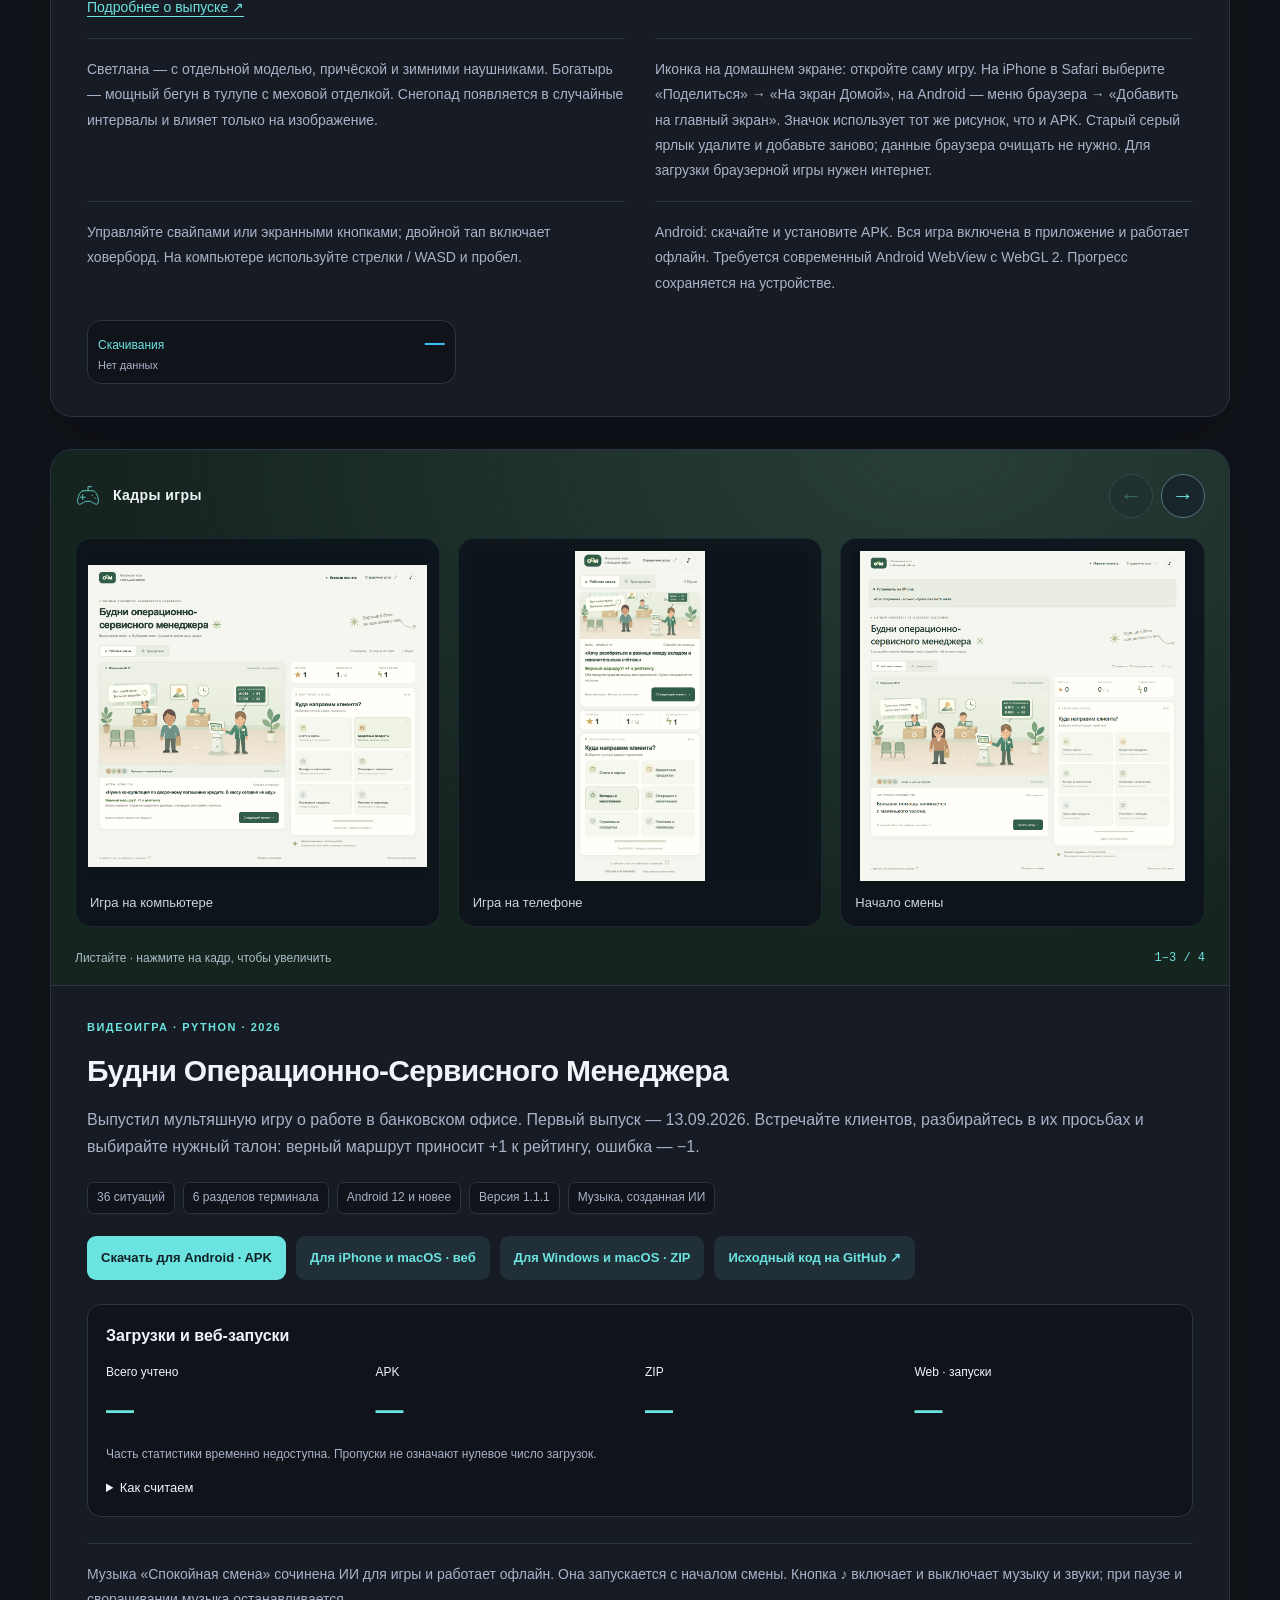
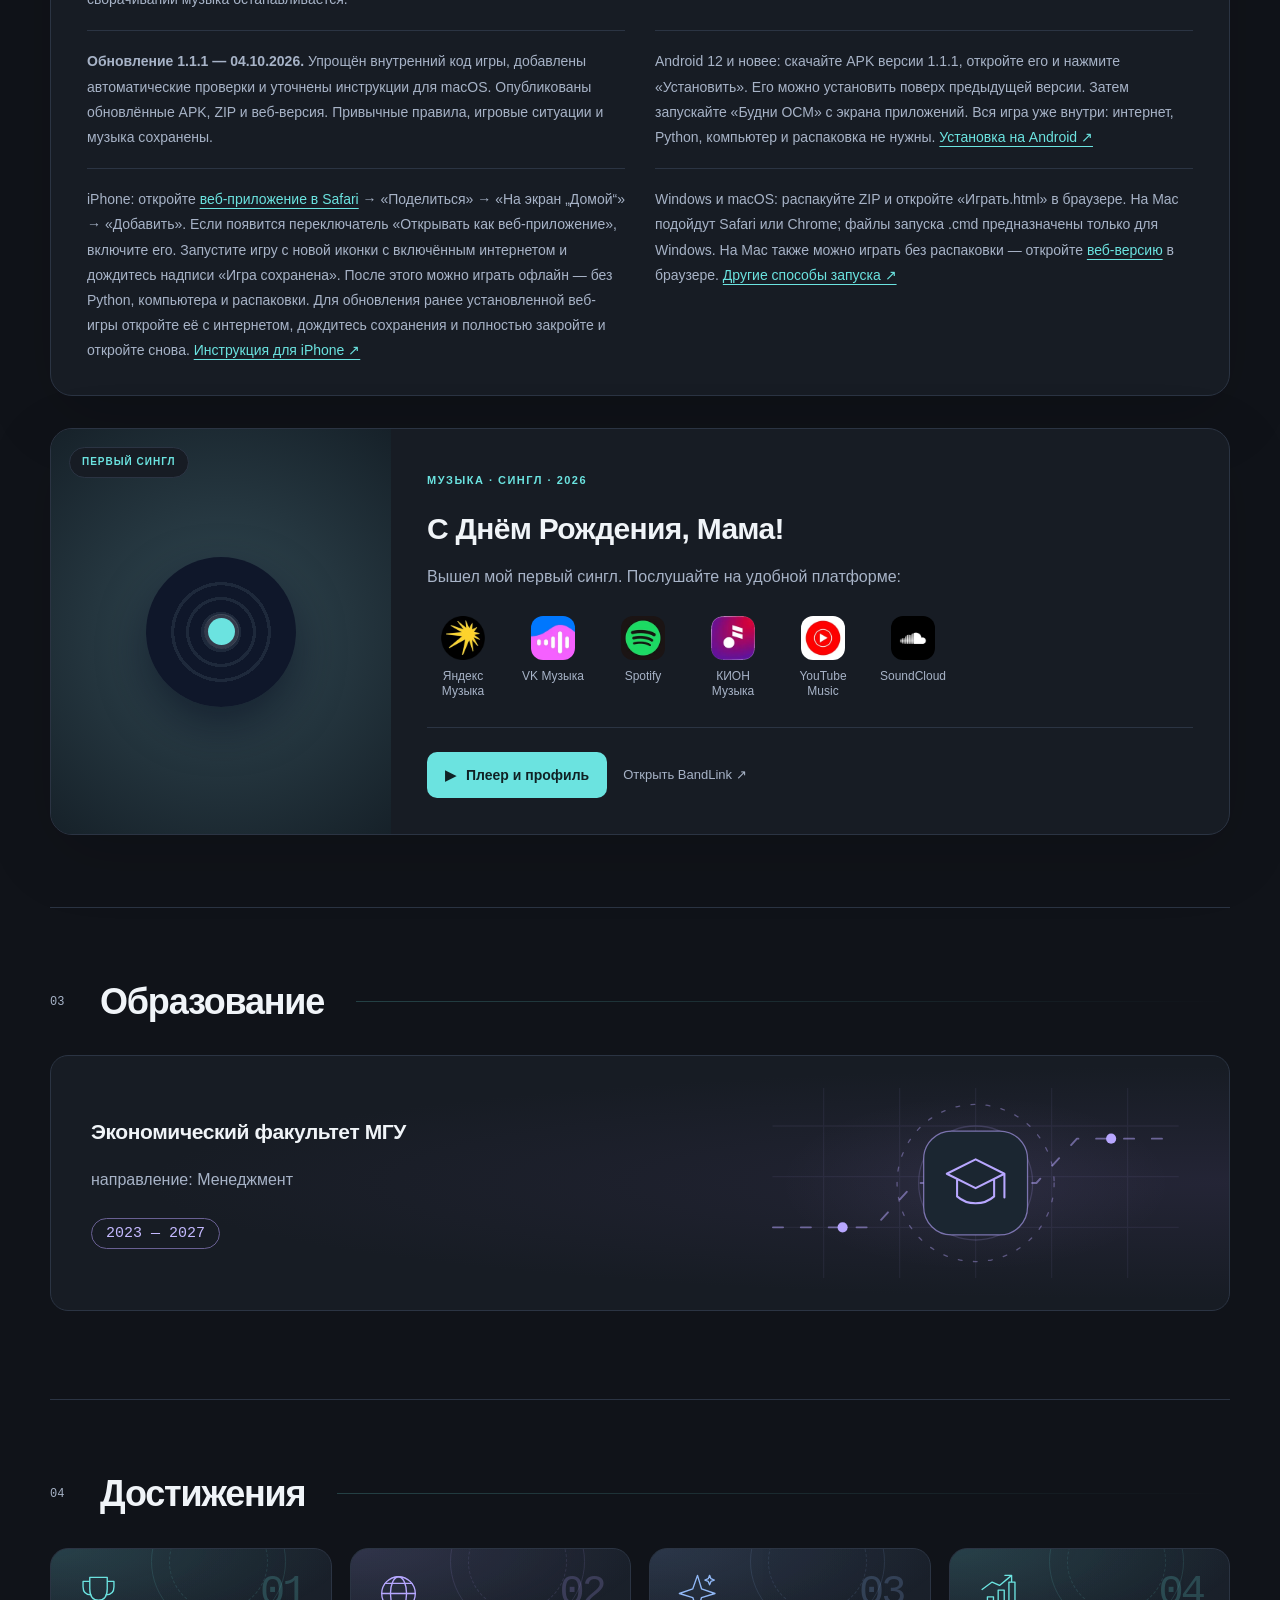
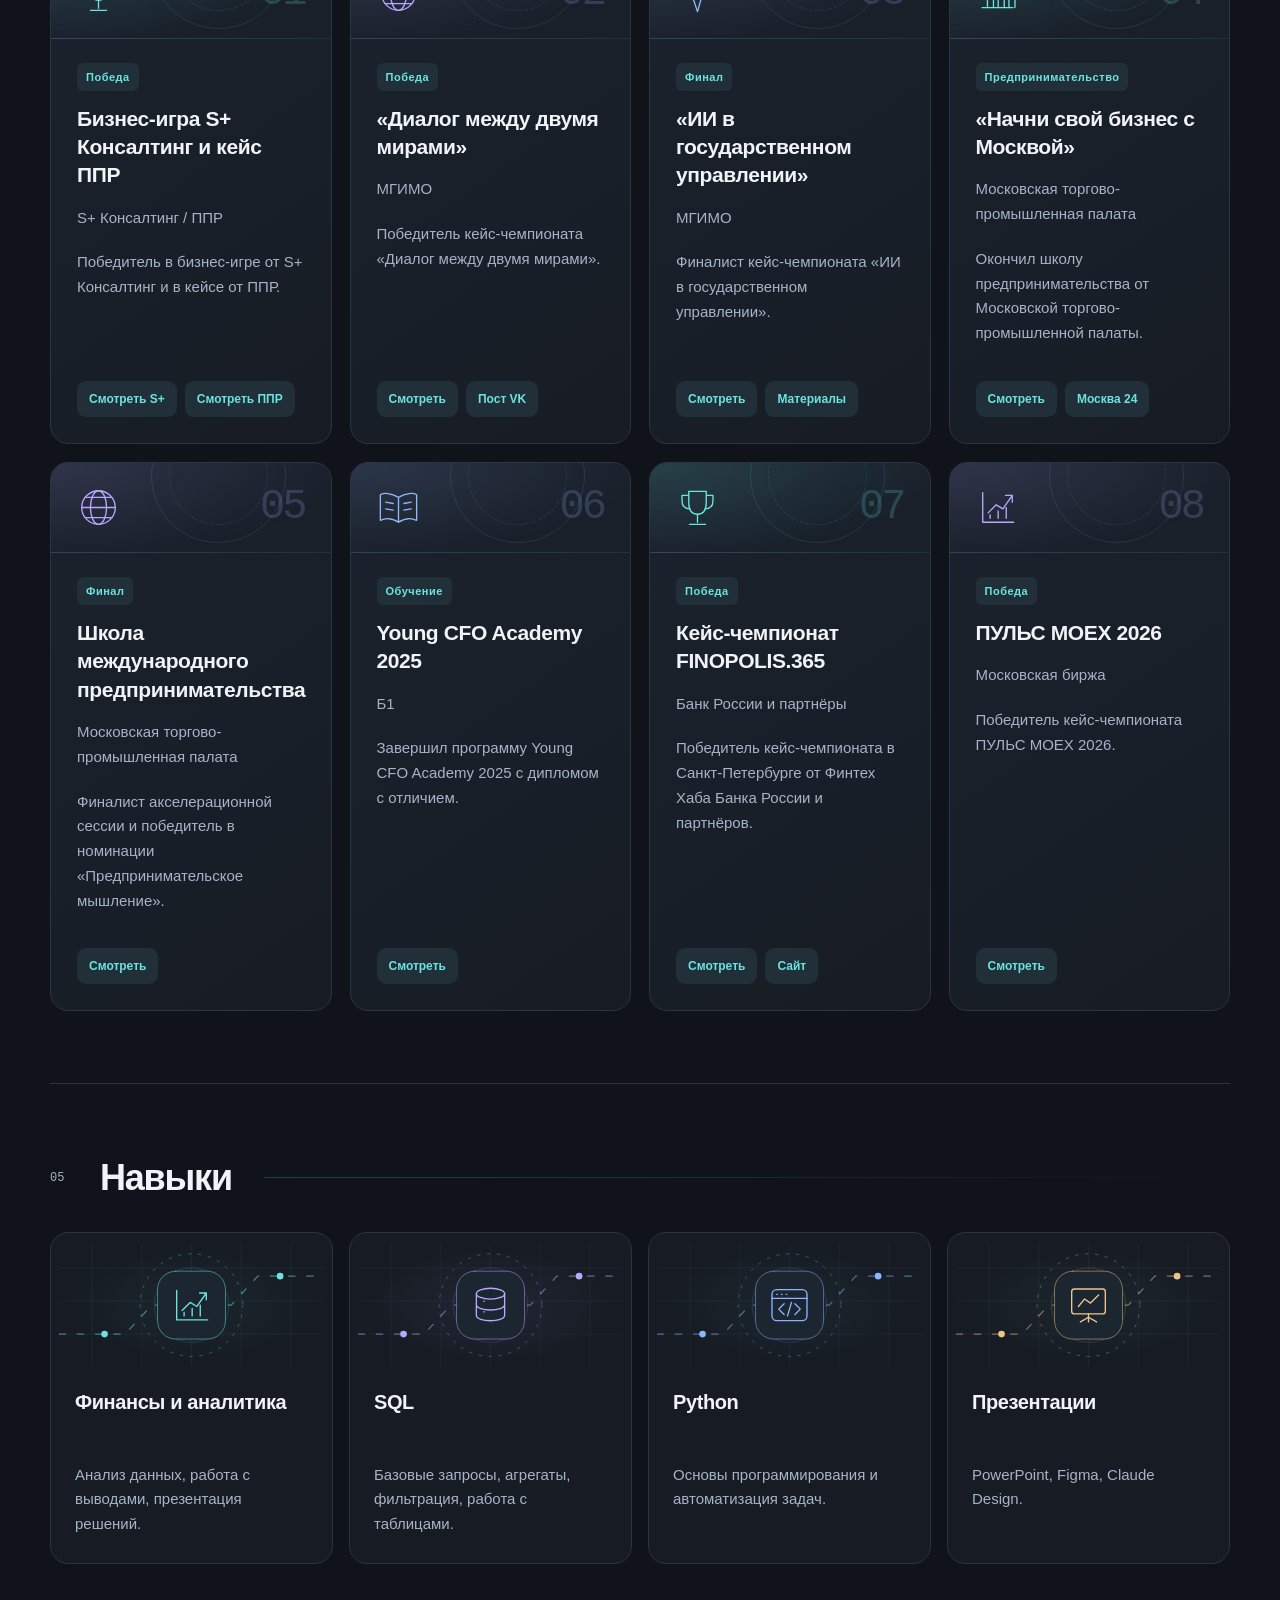
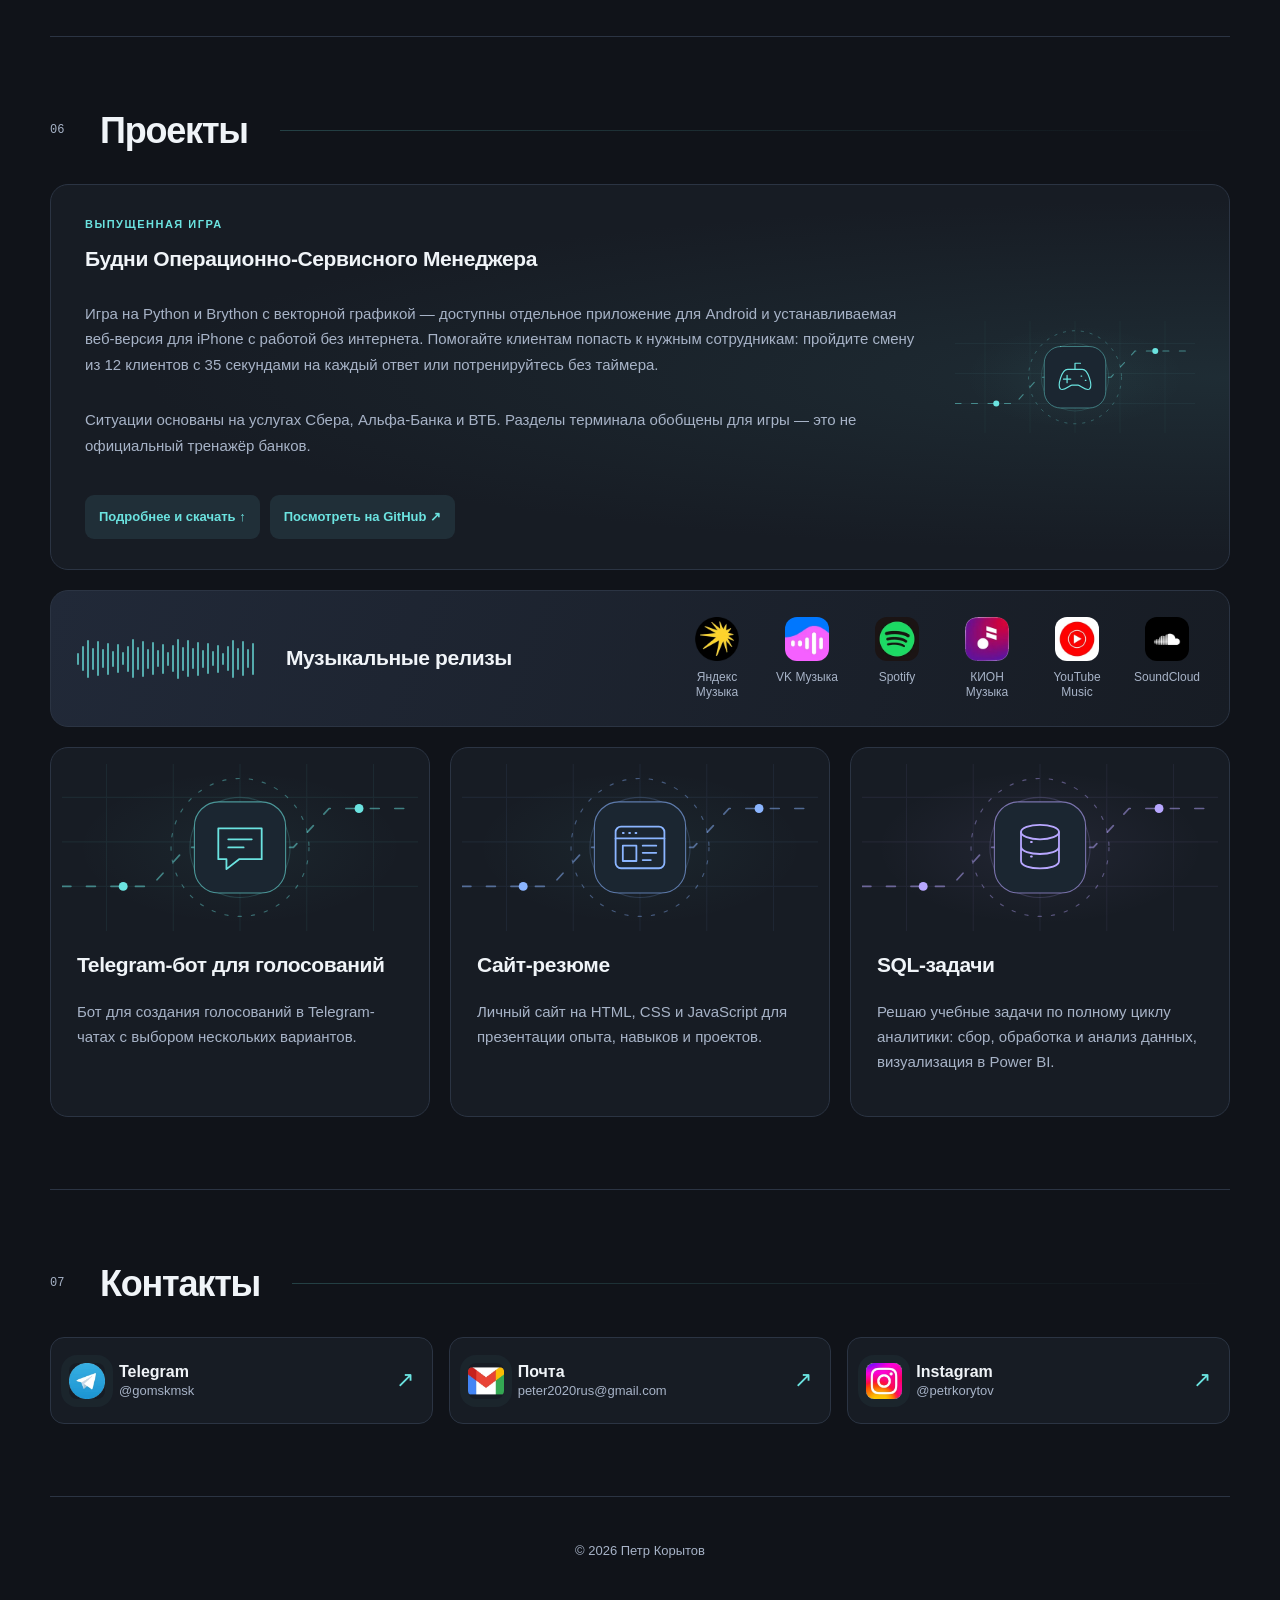
==== commit 2276102b: "Add Praktikum launch news for November 25, 2026" ====
--- a/index.html
+++ b/index.html
@@ -66,6 +66,18 @@
         Участвую в кейс-чемпионатах и создаю собственные проекты.
       </p>
     <div class="interest-map" aria-label="Мои интересы"><div class="interest-node interest-0"><svg class="visual-icon" viewBox="0 0 64 64" aria-hidden="true"><use href="#v-chart"/></svg><span>Финансы</span></div><div class="interest-node interest-1"><svg class="visual-icon" viewBox="0 0 64 64" aria-hidden="true"><use href="#v-database"/></svg><span>SQL</span></div><div class="interest-node interest-2"><svg class="visual-icon" viewBox="0 0 64 64" aria-hidden="true"><use href="#v-code"/></svg><span>Python</span></div><div class="interest-node interest-3"><svg class="visual-icon" viewBox="0 0 64 64" aria-hidden="true"><use href="#v-spark"/></svg><span>ИИ-инструменты</span></div></div></section>
+
+    <section id="praktikum-release" class="section" aria-labelledby="praktikum-section-title">
+      <h2 id="praktikum-section-title">Новый проект</h2>
+      <article class="card" aria-labelledby="praktikum-title">
+        <span class="game-tag">Образовательный сайт · <time datetime="2026-11-25">25.11.26</time></span>
+        <h3 id="praktikum-title">Практикум</h3>
+        <p>Интерактивные тесты для подготовки к экзаменам и контрольным работам. После ответа можно увидеть пояснение в тренировочном тесте по управлению инновационным развитием компании.</p>
+        <div class="game-actions">
+          <a class="game-action-primary" href="https://petr.branchingfalcon1.chatgpt.site/">Открыть «Практикум»</a>
+        </div>
+      </article>
+    </section>
 
     <section id="breach-point-release" class="section" aria-labelledby="breach-point-section-title">
       <h2 id="breach-point-section-title">Новая игра</h2>
